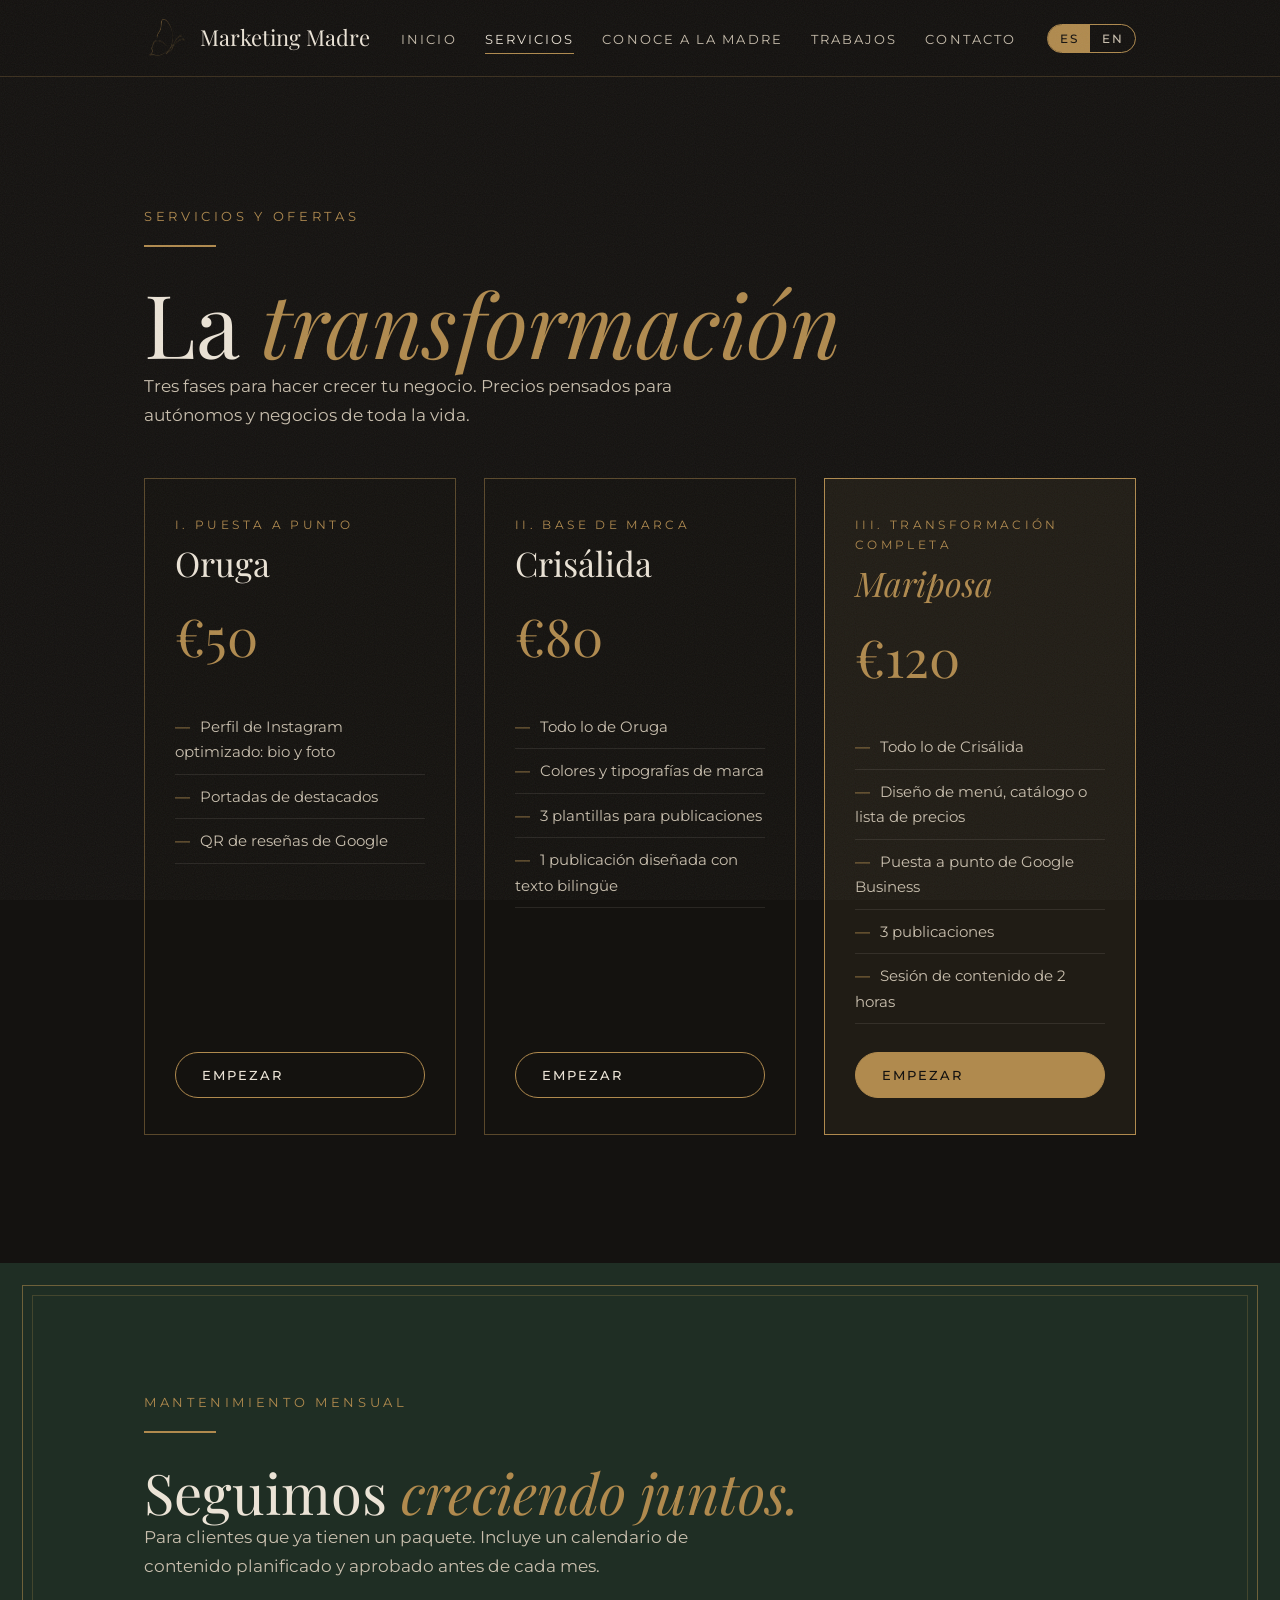
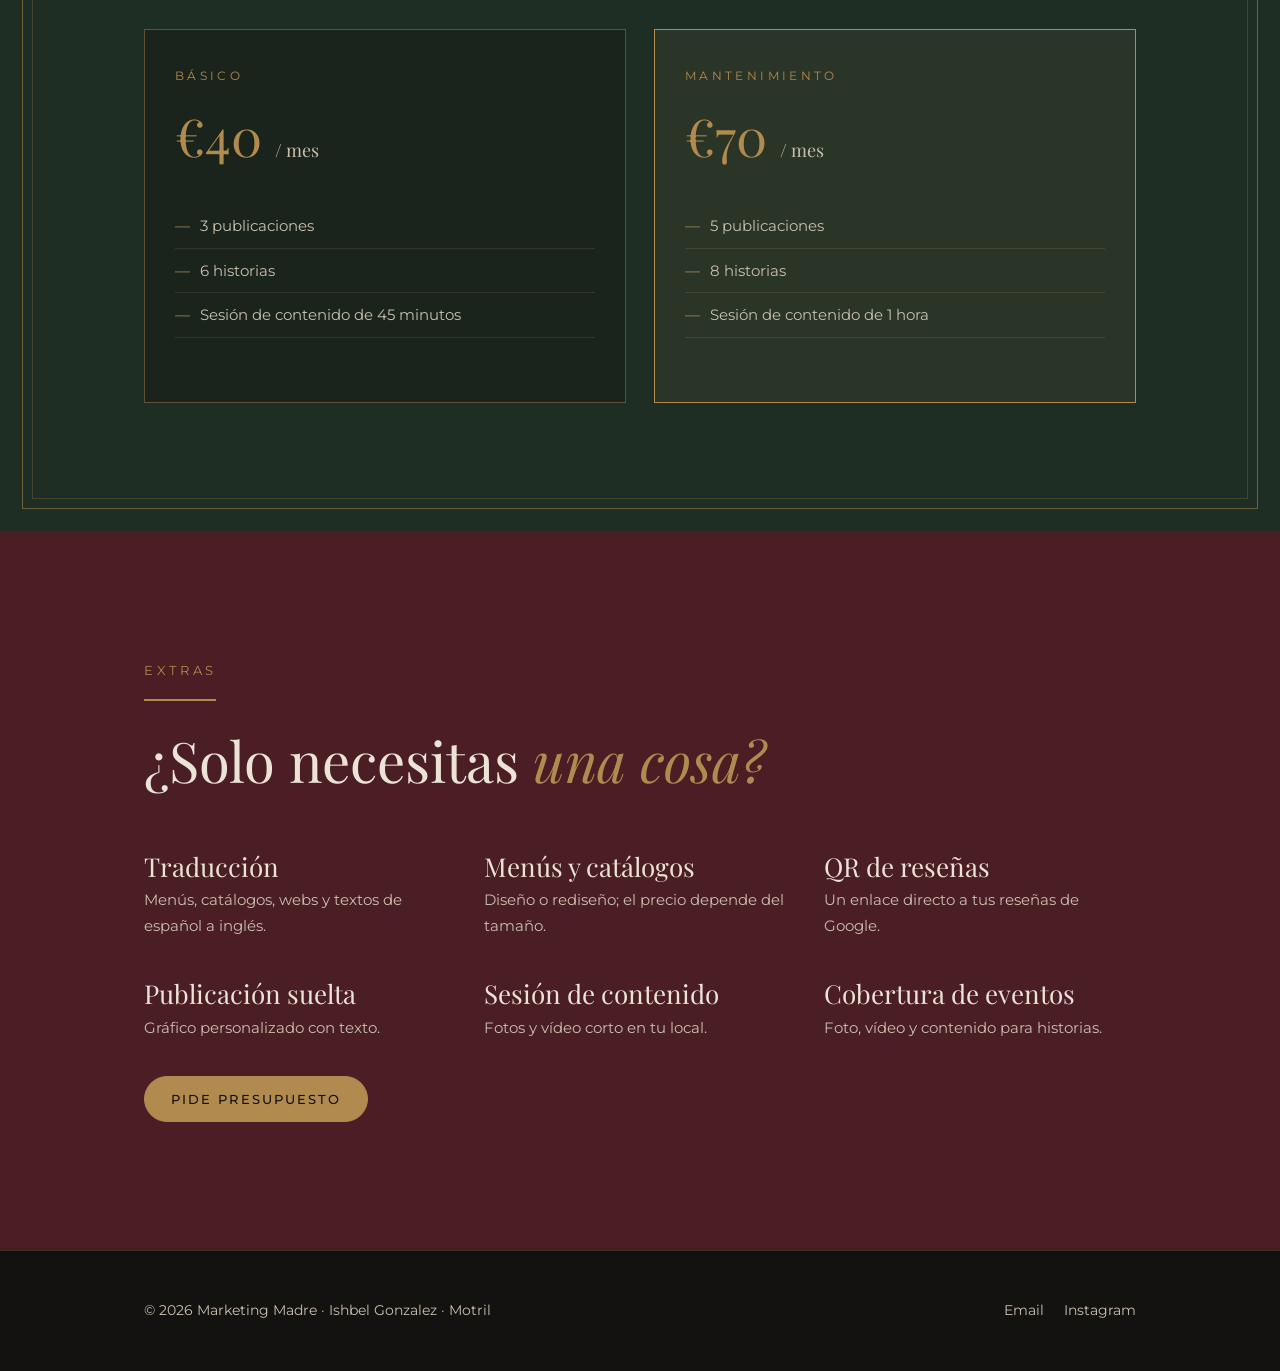
==== servicios.html @ c65c8752 "Launch Marketing Madre website Five pages (Inicio, Servicios, Conoce a la Madre, Trabajos, Contacto)" ====
<!doctype html>
<html lang="es">
<head>
  <meta charset="utf-8">
  <meta name="viewport" content="width=device-width, initial-scale=1">
  <title>Servicios · Marketing Madre</title>
  <meta name="description" content="Paquetes Oruga, Crisálida y Mariposa, mantenimiento mensual y extras para pequeños negocios en Motril.">
  <link rel="icon" href="assets/mm-butterfly-brass.png">
  <link rel="preconnect" href="https://fonts.googleapis.com">
  <link rel="preconnect" href="https://fonts.gstatic.com" crossorigin>
  <link href="https://fonts.googleapis.com/css2?family=Montserrat:wght@400;500&family=Playfair+Display:ital@0;1&display=swap" rel="stylesheet">
  <link rel="stylesheet" href="styles.css">
</head>
<body>

<header class="site-header">
  <nav class="wrap nav" aria-label="Principal">
    <a class="brand" href="index.html"><img src="assets/mm-butterfly-brass.png" alt=""><span>Marketing Madre</span></a>
    <ul class="nav-links">
      <li><a href="index.html"><span data-lang="es">Inicio</span><span data-lang="en">Home</span></a></li>
      <li><a href="servicios.html" aria-current="page"><span data-lang="es">Servicios</span><span data-lang="en">Services</span></a></li>
      <li><a href="conoce.html"><span data-lang="es">Conoce a la Madre</span><span data-lang="en">Meet the Madre</span></a></li>
      <li><a href="trabajos.html"><span data-lang="es">Trabajos</span><span data-lang="en">Work</span></a></li>
      <li><a href="contacto.html"><span data-lang="es">Contacto</span><span data-lang="en">Contact</span></a></li>
    </ul>
    <div style="display:flex;gap:12px;align-items:center">
      <div class="lang-toggle" role="group" aria-label="Idioma / Language">
        <button type="button" data-set="es" aria-pressed="true">ES</button>
        <button type="button" data-set="en" aria-pressed="false">EN</button>
      </div>
      <button class="menu-btn" type="button" aria-expanded="false">MENÚ</button>
    </div>
  </nav>
</header>

<main>
  <section class="bg-ink">
    <div class="wrap">
      <p class="eyebrow"><span data-lang="es">Servicios y ofertas</span><span data-lang="en">Services and offers</span></p>
      <hr class="rule">
      <h1 data-lang="es">La <em>transformación</em></h1>
      <h1 data-lang="en">The <em>transformation</em></h1>
      <p class="lead" data-lang="es">Tres fases para hacer crecer tu negocio. Precios pensados para autónomos y negocios de toda la vida.</p>
      <p class="lead" data-lang="en">Three phases to grow your business. Prices designed for local, family-run businesses.</p>

      <div class="grid-3 mt-48">
        <article class="tier">
          <p class="eyebrow">I. <span data-lang="es">Puesta a punto</span><span data-lang="en">Tidy-up</span></p>
          <h3 data-lang="es">Oruga</h3><h3 data-lang="en">Caterpillar</h3>
          <p class="price">€50</p>
          <ul data-lang="es">
            <li>Perfil de Instagram optimizado: bio y foto</li>
            <li>Portadas de destacados</li>
            <li>QR de reseñas de Google</li>
          </ul>
          <ul data-lang="en">
            <li>Optimised Instagram profile: bio and photo</li>
            <li>Highlight covers</li>
            <li>Google review QR</li>
          </ul>
          <a class="btn btn-ghost" href="contacto.html"><span data-lang="es">Empezar</span><span data-lang="en">Start</span></a>
        </article>

        <article class="tier">
          <p class="eyebrow">II. <span data-lang="es">Base de marca</span><span data-lang="en">Foundation</span></p>
          <h3 data-lang="es">Crisálida</h3><h3 data-lang="en">Chrysalis</h3>
          <p class="price">€80</p>
          <ul data-lang="es">
            <li>Todo lo de Oruga</li>
            <li>Colores y tipografías de marca</li>
            <li>3 plantillas para publicaciones</li>
            <li>1 publicación diseñada con texto bilingüe</li>
          </ul>
          <ul data-lang="en">
            <li>Everything in Caterpillar</li>
            <li>Brand colours and fonts</li>
            <li>3 post templates</li>
            <li>1 designed post with a bilingual caption</li>
          </ul>
          <a class="btn btn-ghost" href="contacto.html"><span data-lang="es">Empezar</span><span data-lang="en">Start</span></a>
        </article>

        <article class="tier featured">
          <p class="eyebrow">III. <span data-lang="es">Transformación completa</span><span data-lang="en">Full transformation</span></p>
          <h3 data-lang="es"><em>Mariposa</em></h3><h3 data-lang="en"><em>Butterfly</em></h3>
          <p class="price">€120</p>
          <ul data-lang="es">
            <li>Todo lo de Crisálida</li>
            <li>Diseño de menú, catálogo o lista de precios</li>
            <li>Puesta a punto de Google Business</li>
            <li>3 publicaciones</li>
            <li>Sesión de contenido de 2 horas</li>
          </ul>
          <ul data-lang="en">
            <li>Everything in Chrysalis</li>
            <li>Menu, catalogue or price-list design</li>
            <li>Google Business polish</li>
            <li>3 posts</li>
            <li>2-hour content session</li>
          </ul>
          <a class="btn btn-solid" href="contacto.html"><span data-lang="es">Empezar</span><span data-lang="en">Start</span></a>
        </article>
      </div>
    </div>
  </section>

  <section class="bg-forest framed">
    <div class="wrap">
      <p class="eyebrow"><span data-lang="es">Mantenimiento mensual</span><span data-lang="en">Monthly care</span></p>
      <hr class="rule">
      <h2 data-lang="es">Seguimos <em>creciendo juntos.</em></h2>
      <h2 data-lang="en">Let's keep <em>growing together.</em></h2>
      <p class="lead" data-lang="es">Para clientes que ya tienen un paquete. Incluye un calendario de contenido planificado y aprobado antes de cada mes.</p>
      <p class="lead" data-lang="en">For clients who've completed a package. Includes a content calendar planned and approved before each month.</p>

      <div class="grid-2 mt-48">
        <article class="tier">
          <p class="eyebrow"><span data-lang="es">Básico</span><span data-lang="en">Basic</span></p>
          <p class="price">€40 <small data-lang="es">/ mes</small><small data-lang="en">/ month</small></p>
          <ul data-lang="es"><li>3 publicaciones</li><li>6 historias</li><li>Sesión de contenido de 45 minutos</li></ul>
          <ul data-lang="en"><li>3 posts</li><li>6 stories</li><li>45-minute content session</li></ul>
        </article>
        <article class="tier featured">
          <p class="eyebrow"><span data-lang="es">Mantenimiento</span><span data-lang="en">Maintenance</span></p>
          <p class="price">€70 <small data-lang="es">/ mes</small><small data-lang="en">/ month</small></p>
          <ul data-lang="es"><li>5 publicaciones</li><li>8 historias</li><li>Sesión de contenido de 1 hora</li></ul>
          <ul data-lang="en"><li>5 posts</li><li>8 stories</li><li>1-hour content session</li></ul>
        </article>
      </div>
    </div>
  </section>

  <section class="bg-merlot">
    <div class="wrap">
      <p class="eyebrow">Extras</p>
      <hr class="rule">
      <h2 data-lang="es">¿Solo necesitas <em>una cosa?</em></h2>
      <h2 data-lang="en">Need just <em>one thing?</em></h2>
      <div class="grid-3 mt-48">
        <div class="pillar"><h3 data-lang="es">Traducción</h3><h3 data-lang="en">Translation</h3>
          <p data-lang="es">Menús, catálogos, webs y textos de español a inglés.</p><p data-lang="en">Menus, catalogues, websites and captions, Spanish to English.</p></div>
        <div class="pillar"><h3 data-lang="es">Menús y catálogos</h3><h3 data-lang="en">Menus and catalogues</h3>
          <p data-lang="es">Diseño o rediseño; el precio depende del tamaño.</p><p data-lang="en">Design or redesign; price depends on size.</p></div>
        <div class="pillar"><h3 data-lang="es">QR de reseñas</h3><h3 data-lang="en">Review QR</h3>
          <p data-lang="es">Un enlace directo a tus reseñas de Google.</p><p data-lang="en">A direct link to your Google reviews.</p></div>
        <div class="pillar"><h3 data-lang="es">Publicación suelta</h3><h3 data-lang="en">Single post</h3>
          <p data-lang="es">Gráfico personalizado con texto.</p><p data-lang="en">Custom graphic with caption.</p></div>
        <div class="pillar"><h3 data-lang="es">Sesión de contenido</h3><h3 data-lang="en">Content session</h3>
          <p data-lang="es">Fotos y vídeo corto en tu local.</p><p data-lang="en">Photos and short video at your place.</p></div>
        <div class="pillar"><h3 data-lang="es">Cobertura de eventos</h3><h3 data-lang="en">Event coverage</h3>
          <p data-lang="es">Foto, vídeo y contenido para historias.</p><p data-lang="en">Photo, video and story content.</p></div>
      </div>
      <div class="cta-row">
        <a class="btn btn-solid" href="contacto.html"><span data-lang="es">Pide presupuesto</span><span data-lang="en">Ask for a quote</span></a>
      </div>
    </div>
  </section>
</main>

<footer class="site-footer">
  <div class="wrap footer-grid">
    <span>© <span data-year></span> Marketing Madre · Ishbel Gonzalez · Motril</span>
    <span><a data-email href="#">Email</a><a data-instagram href="#">Instagram</a></span>
  </div>
</footer>

<script src="main.js"></script>
</body>
</html>
---- styles.css ----
:root {
  --ink: #141210;
  --merlot: #4a1e24;
  --wine: #6e2b33;
  --forest: #1f2e24;
  --olive: #5e6b3a;
  --brass: #b08a4e;
  --bone: #ebe3d6;
  --muted: #c9bfae;
  --serif: "Playfair Display", Georgia, serif;
  --sans: "Montserrat", system-ui, sans-serif;
  --gutter: clamp(20px, 5vw, 64px);
  --max: 1120px;
}

* { box-sizing: border-box; margin: 0; padding: 0; }

html { scroll-behavior: smooth; }

body {
  background: var(--ink);
  color: var(--bone);
  font-family: var(--sans);
  font-size: 17px;
  line-height: 1.7;
  -webkit-font-smoothing: antialiased;
}

/* soft film grain over everything */
body::before {
  content: "";
  position: fixed;
  inset: 0;
  pointer-events: none;
  z-index: 100;
  opacity: 0.06;
  background-image: url("data:image/svg+xml,%3Csvg xmlns='http://www.w3.org/2000/svg' width='160' height='160'%3E%3Cfilter id='n'%3E%3CfeTurbulence type='fractalNoise' baseFrequency='0.9' numOctaves='2' stitchTiles='stitch'/%3E%3C/filter%3E%3Crect width='100%25' height='100%25' filter='url(%23n)'/%3E%3C/svg%3E");
}

a { color: inherit; }
img { max-width: 100%; display: block; }

.wrap { max-width: var(--max); margin: 0 auto; padding: 0 var(--gutter); }

/* ---------- type ---------- */
h1, h2, h3 { font-family: var(--serif); font-weight: 400; line-height: 1.1; }
h1 { font-size: clamp(44px, 7vw, 88px); }
h2 { font-size: clamp(34px, 4.5vw, 56px); }
h3 { font-size: clamp(26px, 3vw, 34px); }
h1 em, h2 em, h3 em { color: var(--brass); }

.eyebrow {
  font-size: 13px;
  letter-spacing: 0.28em;
  text-transform: uppercase;
  color: var(--brass);
}
.rule { width: 72px; height: 2px; background: var(--brass); margin: 18px 0 28px; border: 0; }
.rule.center { margin-left: auto; margin-right: auto; }
.sub { font-family: var(--serif); font-style: italic; color: var(--brass); font-size: clamp(20px, 2.2vw, 26px); }
.lead { color: var(--muted); max-width: 56ch; }

/* ---------- header ---------- */
.site-header {
  position: sticky;
  top: 0;
  z-index: 50;
  background: rgba(20, 18, 16, 0.86);
  backdrop-filter: blur(8px);
  border-bottom: 1px solid rgba(176, 138, 78, 0.25);
}
.nav { display: flex; align-items: center; justify-content: space-between; gap: 20px; height: 76px; }
.brand { display: flex; align-items: center; gap: 12px; text-decoration: none; }
.brand img { width: 44px; height: 44px; object-fit: contain; }
.brand span { font-family: var(--serif); font-size: 22px; white-space: nowrap; }
.nav-links { display: flex; align-items: center; gap: 28px; list-style: none; }
.nav-links a {
  text-decoration: none;
  white-space: nowrap;
  font-size: 13px;
  letter-spacing: 0.16em;
  text-transform: uppercase;
  color: var(--muted);
  padding: 6px 0;
  border-bottom: 1px solid transparent;
}
.nav-links a:hover, .nav-links a[aria-current="page"] { color: var(--bone); border-bottom-color: var(--brass); }

.lang-toggle {
  display: flex;
  border: 1px solid var(--brass);
  border-radius: 999px;
  overflow: hidden;
}
.lang-toggle button {
  background: none;
  border: 0;
  color: var(--muted);
  font: 500 12px var(--sans);
  letter-spacing: 0.12em;
  padding: 6px 12px;
  cursor: pointer;
}
.lang-toggle button[aria-pressed="true"] { background: var(--brass); color: var(--ink); }

.menu-btn { display: none; background: none; border: 1px solid var(--brass); color: var(--bone); border-radius: 6px; padding: 8px 12px; font: 500 12px var(--sans); letter-spacing: 0.14em; cursor: pointer; }

@media (max-width: 1040px) {
  .menu-btn { display: block; }
  .nav-links {
    display: none;
    position: absolute;
    top: 76px; left: 0; right: 0;
    flex-direction: column;
    gap: 0;
    background: var(--ink);
    border-bottom: 1px solid rgba(176, 138, 78, 0.25);
    padding: 8px var(--gutter) 20px;
  }
  .nav-links.open { display: flex; }
  .nav-links li { width: 100%; }
  .nav-links a { display: block; padding: 14px 0; }
}

/* ---------- sections ---------- */
section { padding: clamp(72px, 10vw, 128px) 0; position: relative; }
.bg-merlot { background: var(--merlot); }
.bg-forest { background: var(--forest); }
.bg-ink { background: var(--ink); }

/* art-deco double frame */
.framed { position: relative; }
.framed::before, .framed::after {
  content: "";
  position: absolute;
  pointer-events: none;
  border: 1px solid var(--brass);
}
.framed::before { inset: 22px; opacity: 0.55; }
.framed::after { inset: 32px; opacity: 0.25; }

/* candle-glow hero */
.hero {
  min-height: calc(100vh - 76px);
  display: grid;
  align-items: center;
  background:
    radial-gradient(ellipse 60% 55% at 12% 88%, rgba(176, 138, 78, 0.32), transparent 70%),
    radial-gradient(ellipse 50% 60% at 95% 10%, rgba(94, 107, 58, 0.25), transparent 70%),
    var(--ink);
  overflow: hidden;
}
.hero-grid { display: grid; grid-template-columns: 1.15fr 0.85fr; gap: 48px; align-items: center; }
.hero p.lead { margin-top: 8px; }
.cta-row { display: flex; flex-wrap: wrap; gap: 14px; margin-top: 36px; }

.btn {
  display: inline-flex;
  align-items: center;
  gap: 10px;
  padding: 14px 26px;
  border-radius: 999px;
  font: 500 13px var(--sans);
  letter-spacing: 0.16em;
  text-transform: uppercase;
  text-decoration: none;
  border: 1px solid var(--brass);
  transition: background 0.2s, color 0.2s;
}
.btn-solid { background: var(--brass); color: var(--ink); }
.btn-solid:hover { background: var(--bone); border-color: var(--bone); }
.btn-ghost { color: var(--bone); }
.btn-ghost:hover { background: rgba(176, 138, 78, 0.15); }

/* arch (the chrysalis) */
.arch {
  aspect-ratio: 3 / 4;
  width: 100%;
  max-width: 420px;
  margin-left: auto;
  border: 1px solid var(--brass);
  border-radius: 999px 999px 0 0;
  padding: 12px;
}
.arch-inner {
  width: 100%;
  height: 100%;
  border-radius: 999px 999px 0 0;
  background:
    radial-gradient(ellipse 70% 50% at 30% 90%, rgba(176, 138, 78, 0.35), transparent 70%),
    linear-gradient(160deg, var(--wine), var(--merlot));
  background-size: cover;
  background-position: center top;
  display: grid;
  place-items: center;
  overflow: hidden;
}
.arch-inner img { width: 100%; height: 100%; object-fit: cover; object-position: top; }
.arch-inner .arch-logo { width: 46%; height: auto; object-fit: contain; opacity: 0.9; }

@media (max-width: 860px) {
  .hero-grid { grid-template-columns: 1fr; }
  .arch { margin: 12px auto 0; max-width: 320px; }
}

/* ---------- cards / lists ---------- */
.grid-2 { display: grid; grid-template-columns: repeat(2, minmax(0, 1fr)); gap: 28px; }
.grid-3 { display: grid; grid-template-columns: repeat(3, minmax(0, 1fr)); gap: 28px; }
.grid-4 { display: grid; grid-template-columns: repeat(4, minmax(0, 1fr)); gap: 24px; }
@media (max-width: 960px) { .grid-3, .grid-4 { grid-template-columns: repeat(2, minmax(0, 1fr)); } }
@media (max-width: 640px) { .grid-2, .grid-3, .grid-4 { grid-template-columns: 1fr; } }

.numeral { font-family: var(--serif); color: var(--brass); font-size: 44px; line-height: 1; }
.pillar h3 { margin: 14px 0 6px; font-size: 26px; }
.pillar p { color: var(--muted); font-size: 15px; }

.tier {
  border: 1px solid rgba(176, 138, 78, 0.45);
  padding: 36px 30px;
  display: flex;
  flex-direction: column;
  background: rgba(20, 18, 16, 0.35);
}
.tier.featured { border-color: var(--brass); background: rgba(176, 138, 78, 0.08); }
.tier .eyebrow { font-size: 12px; }
.tier h3 { margin: 10px 0 4px; }
.tier .price { font-family: var(--serif); font-size: 52px; color: var(--brass); margin: 6px 0 4px; }
.tier .price small { font-size: 18px; color: var(--muted); }
.tier ul { list-style: none; margin: 20px 0 28px; flex: 1; }
.tier li { padding: 9px 0; border-bottom: 1px solid rgba(235, 227, 214, 0.1); font-size: 15px; color: var(--muted); }
.tier li::before { content: "—"; color: var(--brass); margin-right: 10px; }

.timeline { display: grid; gap: 44px; }
.timeline-item { display: grid; grid-template-columns: 90px 1fr; gap: 24px; align-items: start; }
.timeline-item h3 { font-size: clamp(24px, 2.6vw, 32px); }
.timeline-item p { color: var(--muted); }

.quote { font-family: var(--serif); font-size: clamp(30px, 4vw, 52px); line-height: 1.2; max-width: 22ch; }

.placeholder {
  border: 1px dashed rgba(176, 138, 78, 0.6);
  padding: 44px 32px;
  text-align: center;
  color: var(--muted);
}
.placeholder .sub { display: block; margin-bottom: 8px; }

.contact-card {
  border: 1px solid rgba(176, 138, 78, 0.45);
  padding: 40px 32px;
  text-align: center;
  text-decoration: none;
  display: block;
  transition: background 0.2s;
}
.contact-card:hover { background: rgba(176, 138, 78, 0.1); }
.contact-card .eyebrow { display: block; margin-bottom: 12px; }
.contact-card strong { font-family: var(--serif); font-weight: 400; font-size: 26px; word-break: break-word; }

.center { text-align: center; }
.center .lead { margin-left: auto; margin-right: auto; }
.mt-48 { margin-top: 48px; }

/* ---------- footer ---------- */
.site-footer { border-top: 1px solid rgba(176, 138, 78, 0.25); padding: 48px 0; font-size: 14px; color: var(--muted); }
.footer-grid { display: flex; flex-wrap: wrap; justify-content: space-between; gap: 20px; align-items: center; }
.footer-grid a { text-decoration: none; margin-left: 20px; }
.footer-grid a:hover { color: var(--brass); }

/* ---------- language ---------- */
html[lang="es"] [data-lang="en"],
html[lang="en"] [data-lang="es"] { display: none !important; }
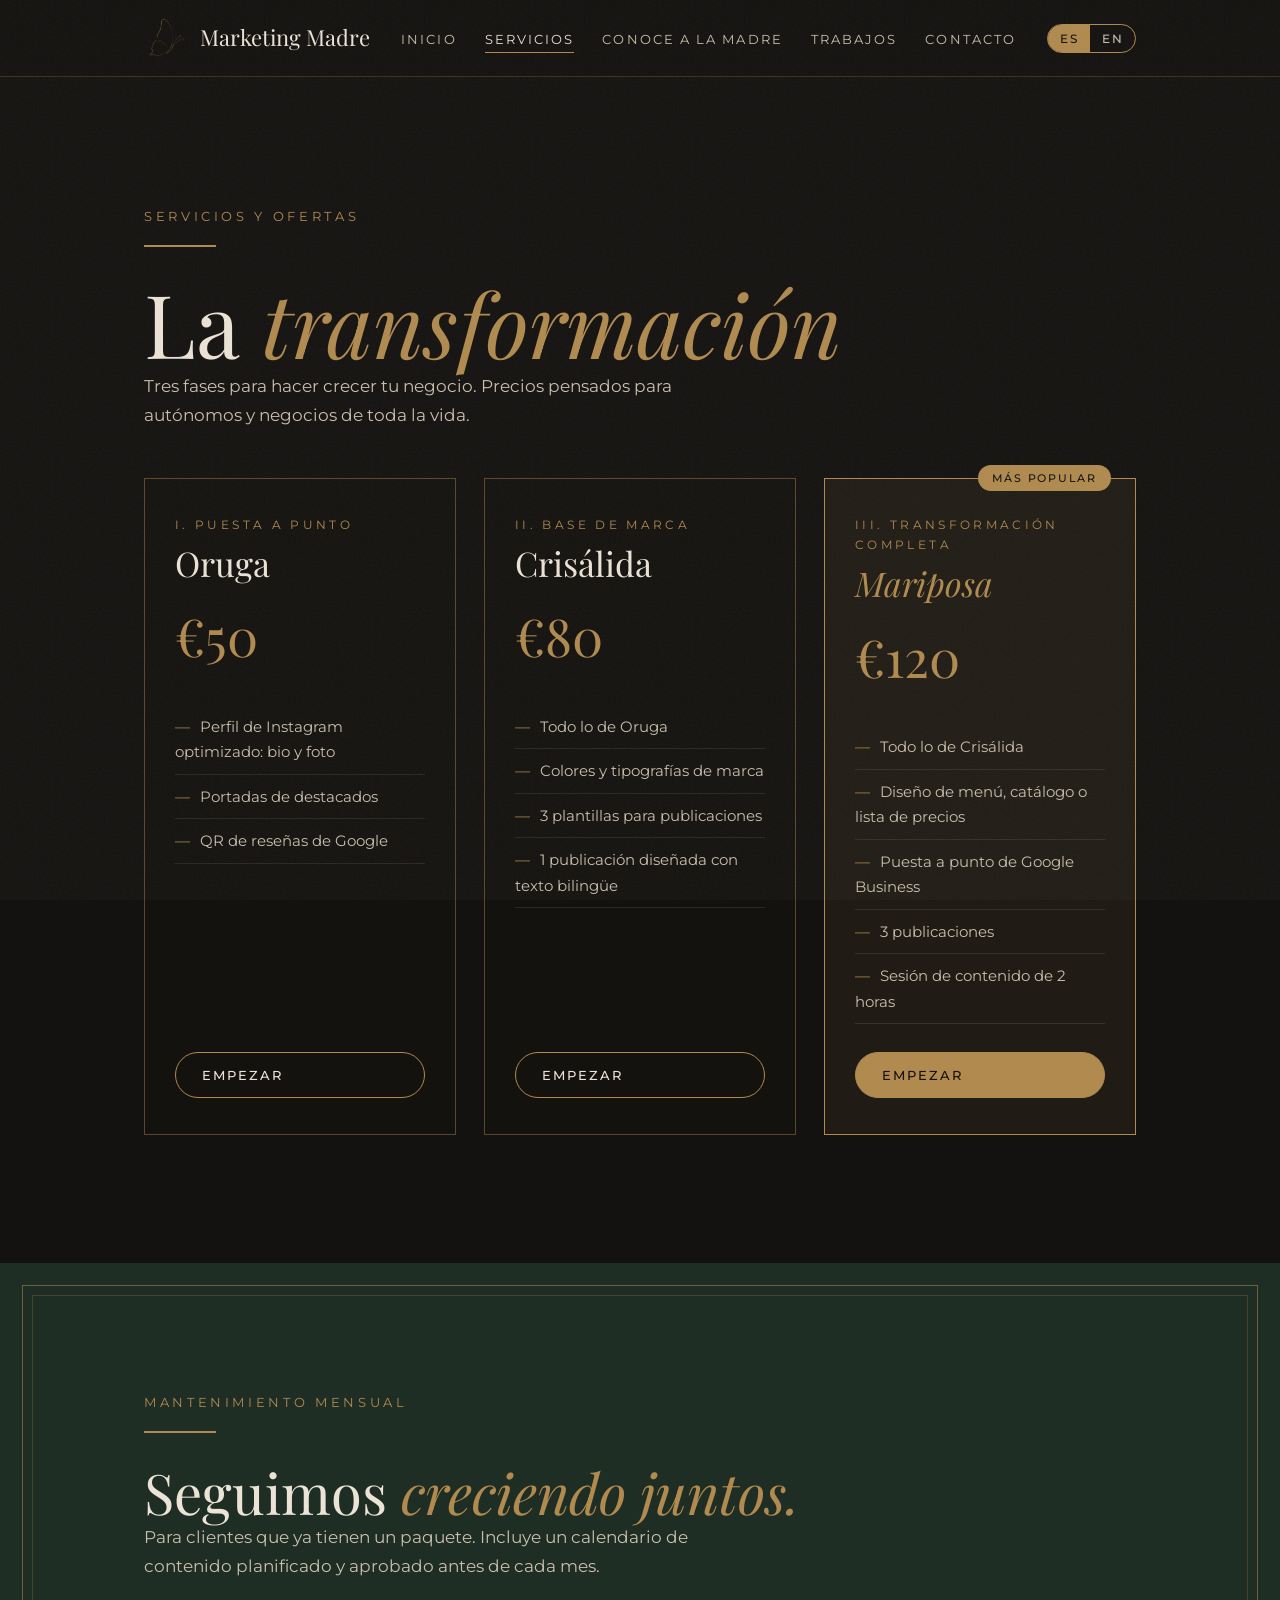
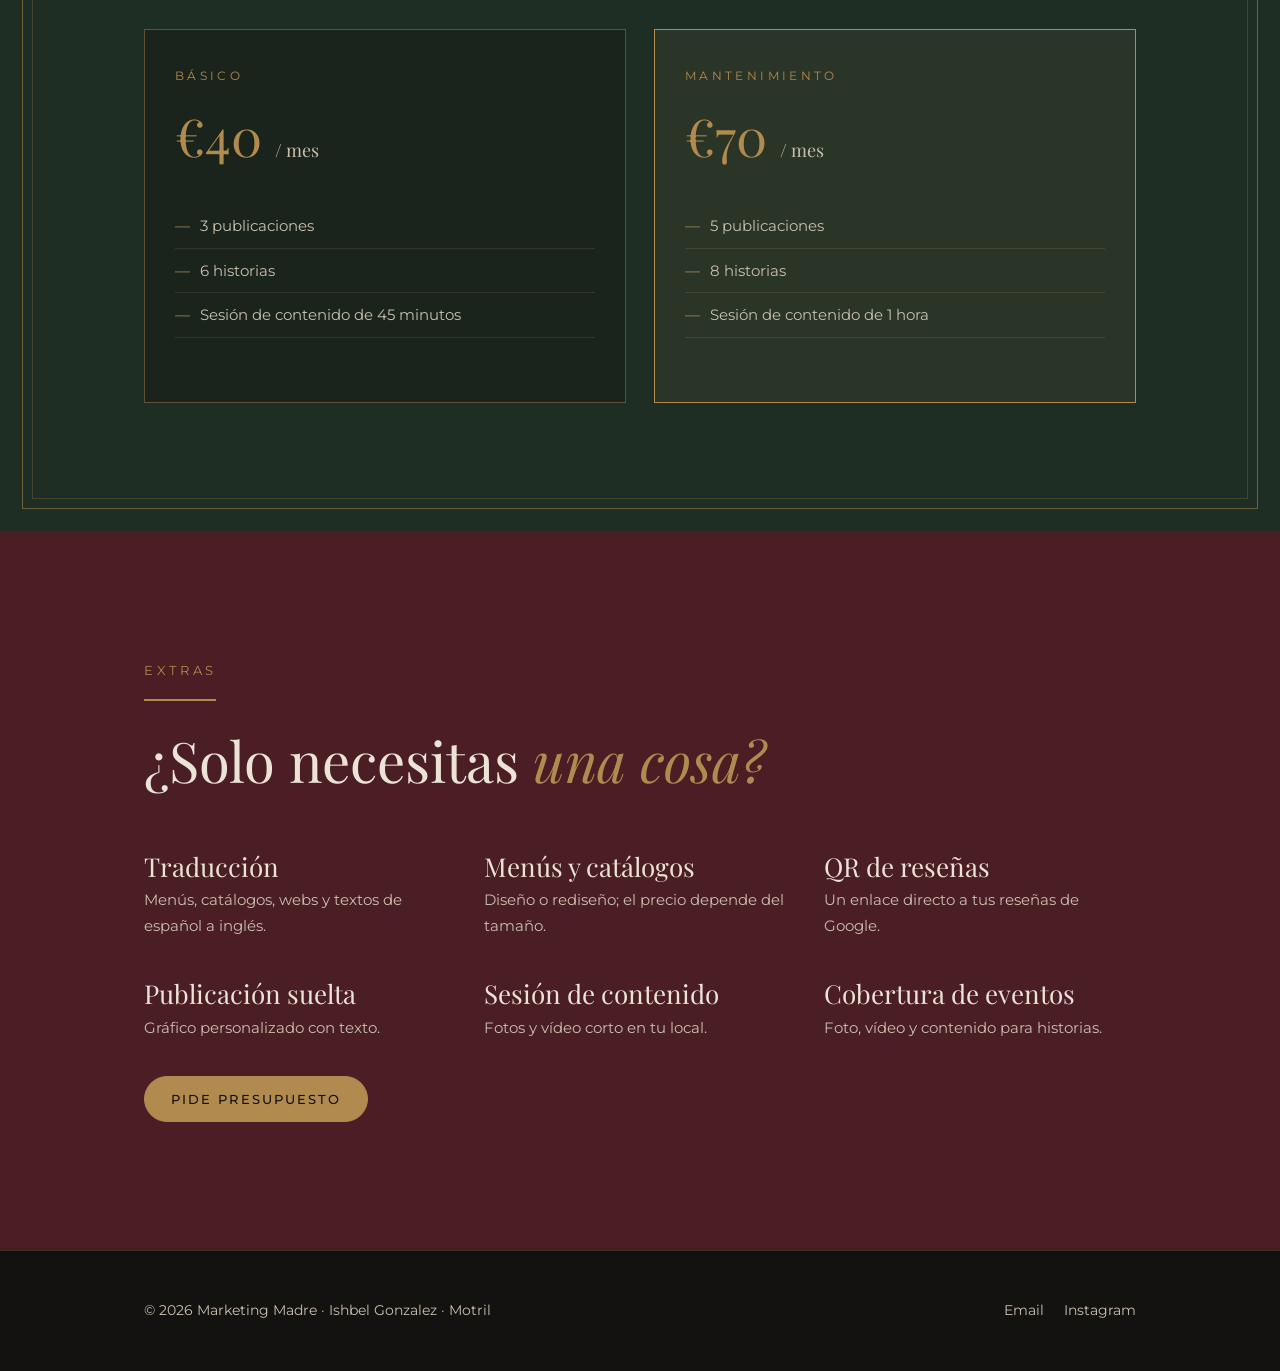
==== commit 226a8e29: "Add smooth motion, hover effects and animated butterfly - Sections fade up on scroll; headlines arri" ====
--- a/servicios.html
+++ b/servicios.html
@@ -81,6 +81,7 @@
         </article>
 
         <article class="tier featured">
+          <span class="badge"><span data-lang="es">Más popular</span><span data-lang="en">Most popular</span></span>
           <p class="eyebrow">III. <span data-lang="es">Transformación completa</span><span data-lang="en">Full transformation</span></p>
           <h3 data-lang="es"><em>Mariposa</em></h3><h3 data-lang="en"><em>Butterfly</em></h3>
           <p class="price">€120</p>
--- a/styles.css
+++ b/styles.css
@@ -11,6 +11,7 @@
   --sans: "Montserrat", system-ui, sans-serif;
   --gutter: clamp(20px, 5vw, 64px);
   --max: 1120px;
+  --ease: cubic-bezier(0.2, 0.7, 0.2, 1);
 }
 
 * { box-sizing: border-box; margin: 0; padding: 0; }
@@ -82,9 +83,23 @@
   text-transform: uppercase;
   color: var(--muted);
   padding: 6px 0;
-  border-bottom: 1px solid transparent;
-}
-.nav-links a:hover, .nav-links a[aria-current="page"] { color: var(--bone); border-bottom-color: var(--brass); }
+  position: relative;
+  transition: color 0.3s;
+}
+.nav-links a::after {
+  content: "";
+  position: absolute;
+  left: 0; right: 0; bottom: 0;
+  height: 1px;
+  background: var(--brass);
+  transform: scaleX(0);
+  transform-origin: left;
+  transition: transform 0.4s var(--ease);
+}
+.nav-links a:hover, .nav-links a[aria-current="page"] { color: var(--bone); }
+.nav-links a:hover::after, .nav-links a[aria-current="page"]::after { transform: scaleX(1); }
+.site-header { transition: background 0.3s, box-shadow 0.3s; }
+.site-header.is-scrolled { background: rgba(20, 18, 16, 0.94); box-shadow: 0 12px 32px -16px rgba(0, 0, 0, 0.7); }
 
 .lang-toggle {
   display: flex;
@@ -120,6 +135,22 @@
   .nav-links.open { display: flex; }
   .nav-links li { width: 100%; }
   .nav-links a { display: block; padding: 14px 0; }
+  .nav-links a::after { display: none; }
+  .nav-links a[aria-current="page"] { color: var(--brass); }
+}
+
+/* small phones: keep logo, toggle and menu on one line */
+@media (max-width: 480px) {
+  .nav { gap: 10px; }
+  .brand { gap: 8px; }
+  .brand img { width: 34px; height: 34px; }
+  .brand span { font-size: 18px; }
+  .lang-toggle button { padding: 6px 9px; }
+  .menu-btn { padding: 8px 10px; }
+}
+@media (max-width: 400px) {
+  .brand img { width: 30px; height: 30px; }
+  .brand span { font-size: 16px; }
 }
 
 /* ---------- sections ---------- */
@@ -165,8 +196,10 @@
   text-transform: uppercase;
   text-decoration: none;
   border: 1px solid var(--brass);
-  transition: background 0.2s, color 0.2s;
-}
+  transition: background 0.25s, color 0.25s, border-color 0.25s, transform 0.25s var(--ease), box-shadow 0.25s;
+}
+.btn:hover { transform: translateY(-2px); box-shadow: 0 12px 24px -12px rgba(176, 138, 78, 0.55); }
+.btn:active { transform: translateY(0); }
 .btn-solid { background: var(--brass); color: var(--ink); }
 .btn-solid:hover { background: var(--bone); border-color: var(--bone); }
 .btn-ghost { color: var(--bone); }
@@ -181,7 +214,10 @@
   border: 1px solid var(--brass);
   border-radius: 999px 999px 0 0;
   padding: 12px;
-}
+  transition: transform 0.8s var(--ease);
+  animation: arch-in 1.4s var(--ease) 0.3s backwards;
+}
+@keyframes arch-in { from { opacity: 0; translate: 0 40px; } }
 .arch-inner {
   width: 100%;
   height: 100%;
@@ -194,9 +230,41 @@
   display: grid;
   place-items: center;
   overflow: hidden;
+  position: relative;
 }
 .arch-inner img { width: 100%; height: 100%; object-fit: cover; object-position: top; }
-.arch-inner .arch-logo { width: 46%; height: auto; object-fit: contain; opacity: 0.9; }
+.arch-inner .arch-photo { position: absolute; inset: 0; }
+.arch-inner .arch-logo {
+  width: 46%;
+  height: auto;
+  object-fit: contain;
+  opacity: 0.9;
+  filter: drop-shadow(0 0 22px rgba(176, 138, 78, 0.35));
+  animation: drift 9s ease-in-out infinite, flutter 4.5s ease-in-out infinite;
+}
+/* a slow candle-light sheen across the arch */
+.arch-inner::after {
+  content: "";
+  position: absolute;
+  inset: 0;
+  pointer-events: none;
+  background: linear-gradient(105deg, transparent 35%, rgba(235, 227, 214, 0.1) 50%, transparent 65%) no-repeat;
+  background-size: 300% 100%;
+  animation: sheen 7s ease-in-out infinite;
+}
+@keyframes drift {
+  0%, 100% { translate: 0 0; rotate: -2deg; }
+  50% { translate: 0 -14px; rotate: 2deg; }
+}
+@keyframes flutter {
+  0%, 62%, 78%, 100% { scale: 1 1; }
+  70% { scale: 0.9 1; }
+  86% { scale: 0.95 1; }
+}
+@keyframes sheen {
+  0%, 30% { background-position: 150% 0; }
+  70%, 100% { background-position: -50% 0; }
+}
 
 @media (max-width: 860px) {
   .hero-grid { grid-template-columns: 1fr; }
@@ -211,6 +279,8 @@
 @media (max-width: 640px) { .grid-2, .grid-3, .grid-4 { grid-template-columns: 1fr; } }
 
 .numeral { font-family: var(--serif); color: var(--brass); font-size: 44px; line-height: 1; }
+.pillar .numeral { display: inline-block; transition: transform 0.4s var(--ease); }
+.pillar:hover .numeral { transform: translateX(8px); }
 .pillar h3 { margin: 14px 0 6px; font-size: 26px; }
 .pillar p { color: var(--muted); font-size: 15px; }
 
@@ -220,8 +290,36 @@
   display: flex;
   flex-direction: column;
   background: rgba(20, 18, 16, 0.35);
+  position: relative;
+  transition: transform 0.4s var(--ease), border-color 0.4s, box-shadow 0.4s;
+}
+.tier:hover {
+  transform: translateY(-6px);
+  border-color: var(--brass);
+  box-shadow: 0 28px 48px -28px rgba(0, 0, 0, 0.8), 0 0 40px -20px rgba(176, 138, 78, 0.45);
 }
 .tier.featured { border-color: var(--brass); background: rgba(176, 138, 78, 0.08); }
+.badge {
+  position: absolute;
+  top: -14px;
+  right: 24px;
+  background: var(--brass);
+  color: var(--ink);
+  font: 500 11px var(--sans);
+  letter-spacing: 0.16em;
+  text-transform: uppercase;
+  padding: 6px 14px;
+  border-radius: 999px;
+  overflow: hidden;
+}
+.badge::after {
+  content: "";
+  position: absolute;
+  inset: 0;
+  background: linear-gradient(105deg, transparent 35%, rgba(255, 255, 255, 0.45) 50%, transparent 65%) no-repeat;
+  background-size: 300% 100%;
+  animation: sheen 4s ease-in-out infinite;
+}
 .tier .eyebrow { font-size: 12px; }
 .tier h3 { margin: 10px 0 4px; }
 .tier .price { font-family: var(--serif); font-size: 52px; color: var(--brass); margin: 6px 0 4px; }
@@ -237,6 +335,37 @@
 
 .quote { font-family: var(--serif); font-size: clamp(30px, 4vw, 52px); line-height: 1.2; max-width: 22ch; }
 
+/* ---------- testimonials ---------- */
+.testimonials { max-width: 680px; margin: 0 auto; }
+.t-stack { display: grid; }
+.t-stack > * { grid-area: 1 / 1; transition: opacity 0.5s ease-out, transform 0.5s ease-out, filter 0.5s ease-out; }
+.t-stack > :not(.is-active) { opacity: 0; pointer-events: none; }
+.t-quote { font-family: var(--serif); font-size: clamp(26px, 3.4vw, 38px); line-height: 1.3; }
+.t-quote em { color: var(--brass); }
+.t-quote:not(.is-active) { transform: translateY(16px); filter: blur(4px); }
+.t-author { display: flex; align-items: center; gap: 24px; margin-top: 44px; }
+.t-avatars { display: flex; }
+.t-avatar {
+  width: 48px;
+  height: 48px;
+  margin-left: -8px;
+  border-radius: 50%;
+  border: 1px solid var(--brass);
+  background: var(--wine);
+  color: var(--bone);
+  font: 22px var(--serif);
+  cursor: pointer;
+  opacity: 0.55;
+  transition: transform 0.3s ease-out, opacity 0.3s ease-out;
+}
+.t-avatar:first-child { margin-left: 0; }
+.t-avatar:hover { opacity: 0.85; transform: scale(1.05); }
+.t-avatar.is-active { opacity: 1; transform: scale(1.1); position: relative; z-index: 1; }
+.t-divider { width: 1px; height: 36px; background: var(--brass); opacity: 0.5; }
+.t-name { font-weight: 500; font-size: 15px; line-height: 1.5; }
+.t-name span { display: block; font-weight: 400; font-size: 12px; letter-spacing: 0.14em; text-transform: uppercase; color: var(--muted); }
+.t-name:not(.is-active) { transform: translateX(-8px); }
+
 .placeholder {
   border: 1px dashed rgba(176, 138, 78, 0.6);
   padding: 44px 32px;
@@ -251,9 +380,9 @@
   text-align: center;
   text-decoration: none;
   display: block;
-  transition: background 0.2s;
-}
-.contact-card:hover { background: rgba(176, 138, 78, 0.1); }
+  transition: background 0.3s, border-color 0.3s, transform 0.4s var(--ease);
+}
+.contact-card:hover { background: rgba(176, 138, 78, 0.1); border-color: var(--brass); transform: translateY(-4px); }
 .contact-card .eyebrow { display: block; margin-bottom: 12px; }
 .contact-card strong { font-family: var(--serif); font-weight: 400; font-size: 26px; word-break: break-word; }
 
@@ -267,6 +396,41 @@
 .footer-grid a { text-decoration: none; margin-left: 20px; }
 .footer-grid a:hover { color: var(--brass); }
 
+/* ---------- motion ---------- */
+/* headlines arrive word by word (main.js wraps each word) */
+main h1 .word {
+  display: inline-block;
+  animation: word-in 0.9s var(--ease) backwards;
+  animation-delay: calc(var(--i) * 90ms + 150ms);
+}
+@keyframes word-in { from { opacity: 0; translate: 0 0.35em; filter: blur(6px); } }
+
+/* sections fade up as they scroll in (main.js adds .reveal, then .is-in) */
+.reveal {
+  opacity: 0;
+  translate: 0 28px;
+  filter: blur(4px);
+  transition: opacity 0.9s var(--ease), translate 0.9s var(--ease), scale 0.9s var(--ease), filter 0.9s var(--ease);
+  transition-delay: calc(var(--d, 0) * 90ms);
+}
+.rule.reveal { translate: none; filter: none; scale: 0 1; transform-origin: left; }
+.rule.center.reveal { transform-origin: center; }
+.reveal.is-in { opacity: 1; translate: none; scale: none; filter: none; }
+
+/* soft cross-fade between pages */
+@media (prefers-reduced-motion: no-preference) {
+  @view-transition { navigation: auto; }
+  .site-header { view-transition-name: site-header; }
+  ::view-transition-old(root) { animation: 0.3s ease both page-out; }
+  ::view-transition-new(root) { animation: 0.5s ease both page-in; }
+}
+@keyframes page-out { to { opacity: 0; } }
+@keyframes page-in { from { opacity: 0; } }
+
+@media (prefers-reduced-motion: reduce) {
+  *, *::before, *::after { animation: none !important; transition: none !important; }
+}
+
 /* ---------- language ---------- */
 html[lang="es"] [data-lang="en"],
 html[lang="en"] [data-lang="es"] { display: none !important; }
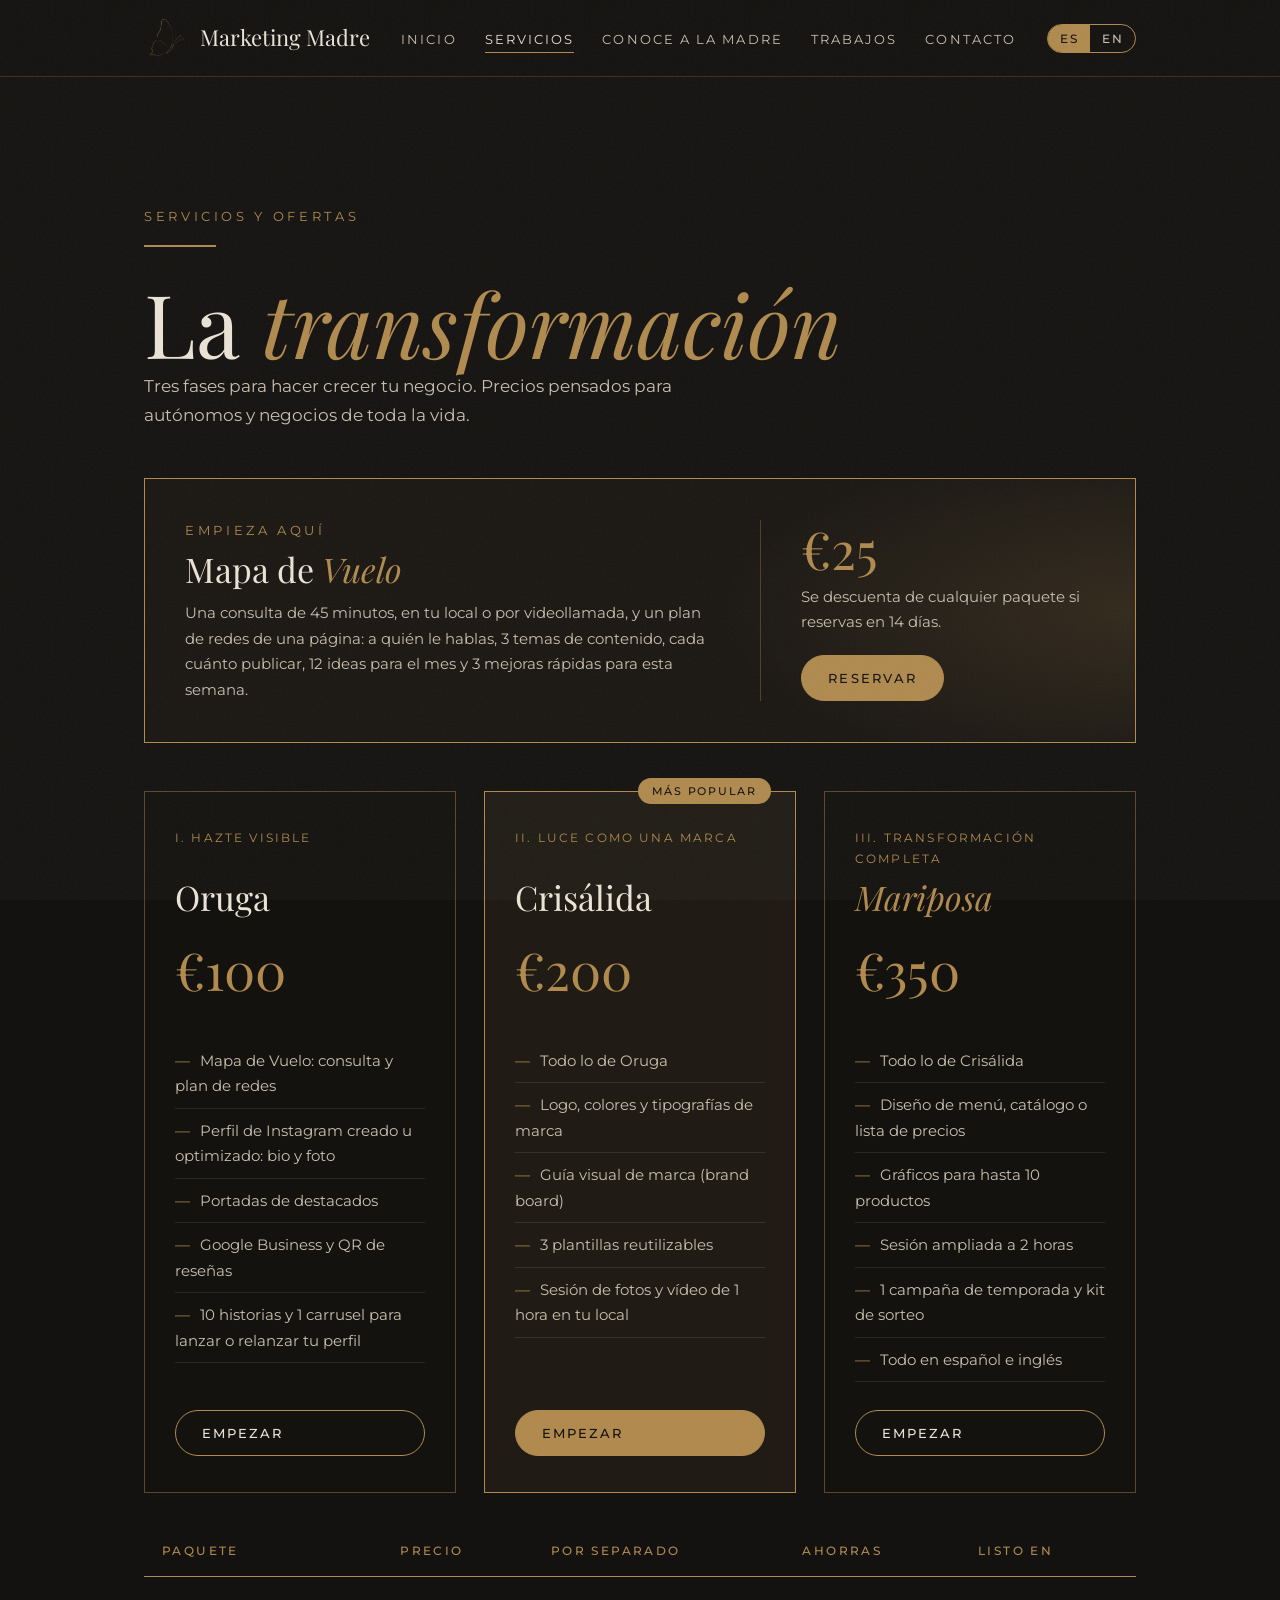
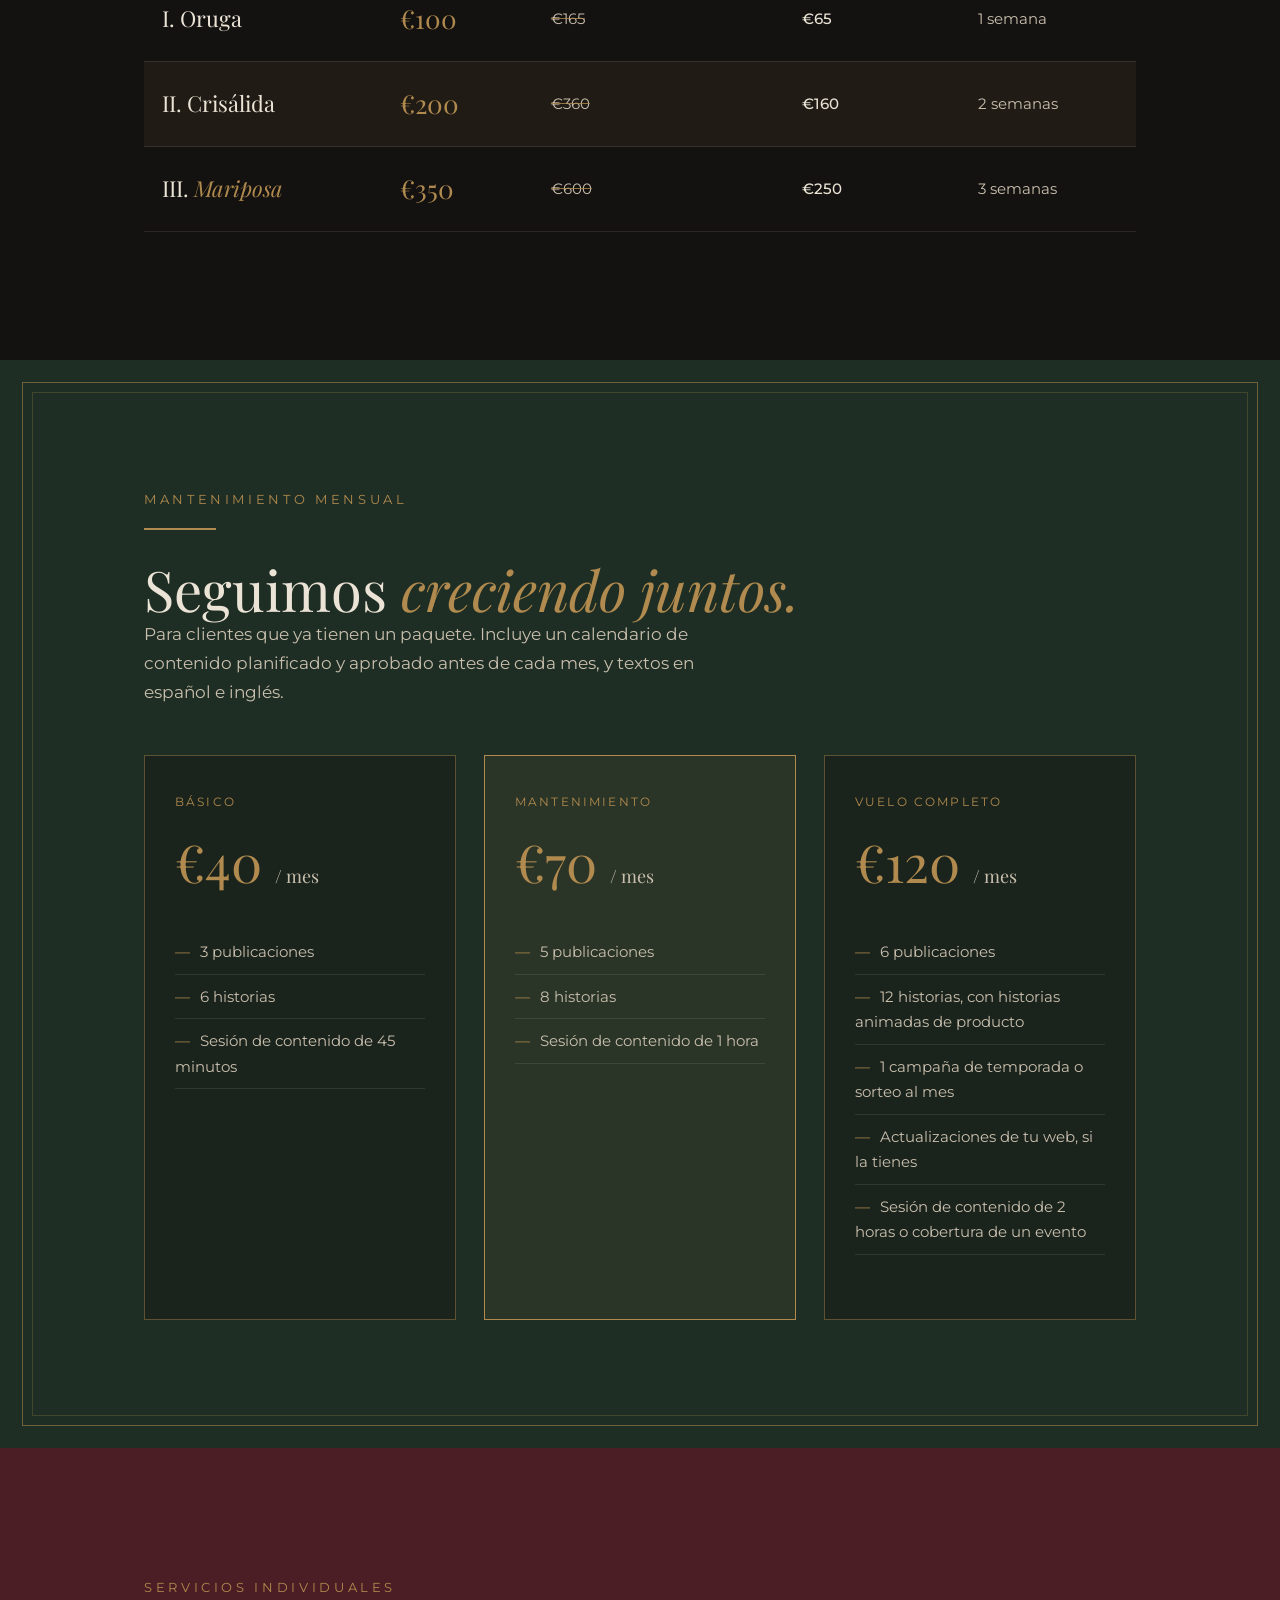
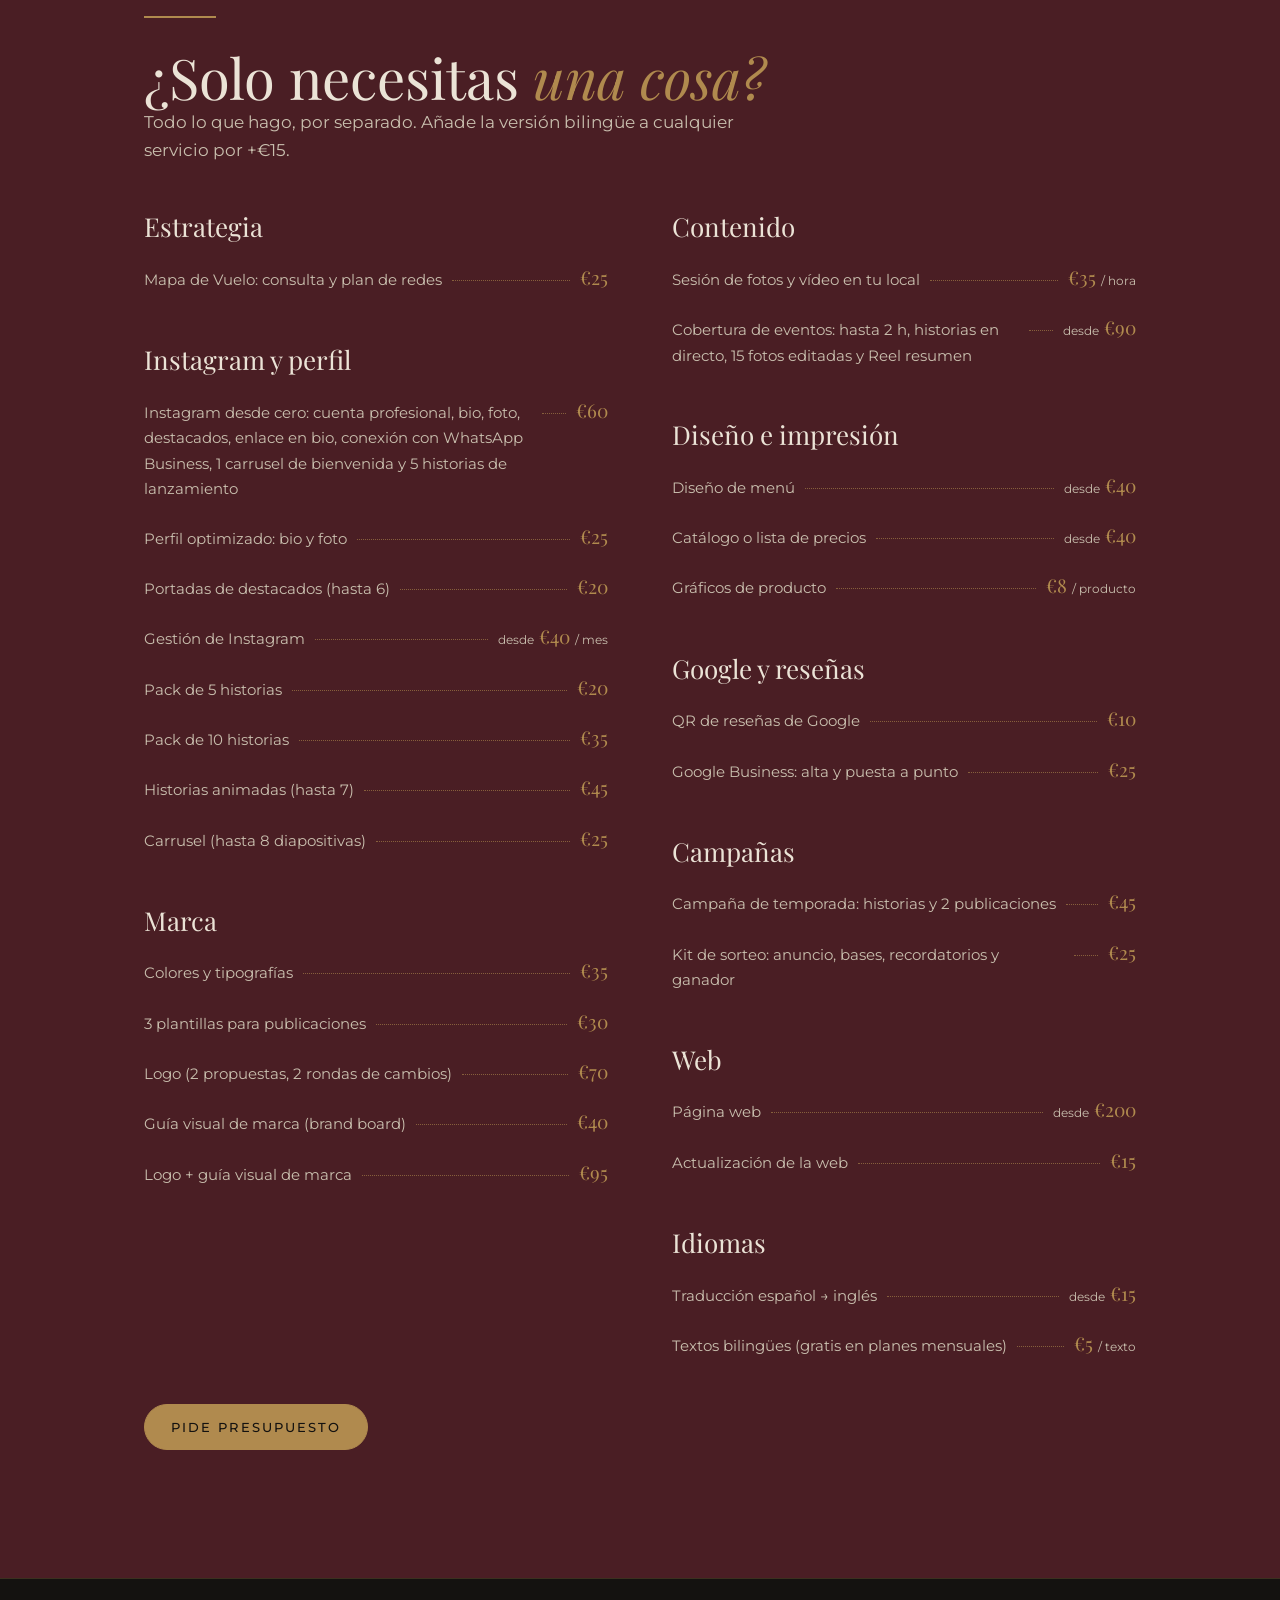
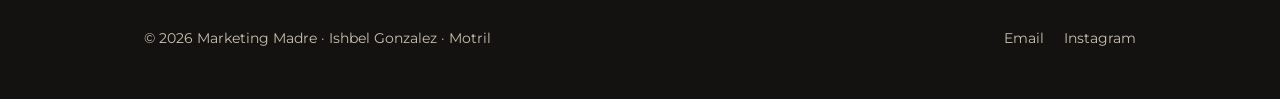
==== commit e1236adc: "New packages and full price list on Servicios - Mapa de Vuelo (€25) as the first step, credited agai" ====
--- a/servicios.html
+++ b/servicios.html
@@ -4,7 +4,7 @@
   <meta charset="utf-8">
   <meta name="viewport" content="width=device-width, initial-scale=1">
   <title>Servicios · Marketing Madre</title>
-  <meta name="description" content="Paquetes Oruga, Crisálida y Mariposa, mantenimiento mensual y extras para pequeños negocios en Motril.">
+  <meta name="description" content="Paquetes Oruga, Crisálida y Mariposa, mantenimiento mensual y todos los servicios con precios para pequeños negocios en Motril.">
   <link rel="icon" href="assets/mm-butterfly-brass.png">
   <link rel="preconnect" href="https://fonts.googleapis.com">
   <link rel="preconnect" href="https://fonts.gstatic.com" crossorigin>
@@ -43,65 +43,124 @@
       <p class="lead" data-lang="es">Tres fases para hacer crecer tu negocio. Precios pensados para autónomos y negocios de toda la vida.</p>
       <p class="lead" data-lang="en">Three phases to grow your business. Prices designed for local, family-run businesses.</p>
 
-      <div class="grid-3 mt-48">
-        <article class="tier">
-          <p class="eyebrow">I. <span data-lang="es">Puesta a punto</span><span data-lang="en">Tidy-up</span></p>
+      <!-- the hook: a small first step, credited against any package -->
+      <article class="mapa mt-48">
+        <div>
+          <p class="eyebrow"><span data-lang="es">Empieza aquí</span><span data-lang="en">Start here</span></p>
+          <h3 data-lang="es">Mapa de <em>Vuelo</em></h3><h3 data-lang="en">Flight <em>Map</em></h3>
+          <p data-lang="es">Una consulta de 45 minutos, en tu local o por videollamada, y un plan de redes de una página: a quién le hablas, 3 temas de contenido, cada cuánto publicar, 12 ideas para el mes y 3 mejoras rápidas para esta semana.</p>
+          <p data-lang="en">A 45-minute consultation, at your place or by video call, and a one-page social media plan: who you're talking to, 3 content themes, how often to post, 12 ideas for the month and 3 quick wins for this week.</p>
+        </div>
+        <div class="mapa-side">
+          <p class="price">€25</p>
+          <p class="mapa-note" data-lang="es">Se descuenta de cualquier paquete si reservas en 14 días.</p>
+          <p class="mapa-note" data-lang="en">Fully discounted off any package booked within 14 days.</p>
+          <a class="btn btn-solid" href="contacto.html"><span data-lang="es">Reservar</span><span data-lang="en">Book now</span></a>
+        </div>
+      </article>
+
+      <div class="grid-3 packages mt-48">
+        <article class="tier">
+          <p class="eyebrow">I. <span data-lang="es">Hazte visible</span><span data-lang="en">Get found</span></p>
           <h3 data-lang="es">Oruga</h3><h3 data-lang="en">Caterpillar</h3>
-          <p class="price">€50</p>
+          <p class="price">€100</p>
           <ul data-lang="es">
-            <li>Perfil de Instagram optimizado: bio y foto</li>
+            <li>Mapa de Vuelo: consulta y plan de redes</li>
+            <li>Perfil de Instagram creado u optimizado: bio y foto</li>
             <li>Portadas de destacados</li>
-            <li>QR de reseñas de Google</li>
+            <li>Google Business y QR de reseñas</li>
+            <li>10 historias y 1 carrusel para lanzar o relanzar tu perfil</li>
           </ul>
           <ul data-lang="en">
-            <li>Optimised Instagram profile: bio and photo</li>
+            <li>Flight Map: consultation and social media plan</li>
+            <li>Instagram profile set up or optimised: bio and photo</li>
             <li>Highlight covers</li>
-            <li>Google review QR</li>
+            <li>Google Business and review QR</li>
+            <li>10 stories and 1 carousel to launch or relaunch your profile</li>
           </ul>
           <a class="btn btn-ghost" href="contacto.html"><span data-lang="es">Empezar</span><span data-lang="en">Start</span></a>
         </article>
 
-        <article class="tier">
-          <p class="eyebrow">II. <span data-lang="es">Base de marca</span><span data-lang="en">Foundation</span></p>
+        <article class="tier featured">
+          <span class="badge"><span data-lang="es">Más popular</span><span data-lang="en">Most popular</span></span>
+          <p class="eyebrow">II. <span data-lang="es">Luce como una marca</span><span data-lang="en">Look like a brand</span></p>
           <h3 data-lang="es">Crisálida</h3><h3 data-lang="en">Chrysalis</h3>
-          <p class="price">€80</p>
+          <p class="price">€200</p>
           <ul data-lang="es">
             <li>Todo lo de Oruga</li>
-            <li>Colores y tipografías de marca</li>
-            <li>3 plantillas para publicaciones</li>
-            <li>1 publicación diseñada con texto bilingüe</li>
+            <li>Logo, colores y tipografías de marca</li>
+            <li>Guía visual de marca (brand board)</li>
+            <li>3 plantillas reutilizables</li>
+            <li>Sesión de fotos y vídeo de 1 hora en tu local</li>
           </ul>
           <ul data-lang="en">
             <li>Everything in Caterpillar</li>
-            <li>Brand colours and fonts</li>
-            <li>3 post templates</li>
-            <li>1 designed post with a bilingual caption</li>
-          </ul>
-          <a class="btn btn-ghost" href="contacto.html"><span data-lang="es">Empezar</span><span data-lang="en">Start</span></a>
-        </article>
-
-        <article class="tier featured">
-          <span class="badge"><span data-lang="es">Más popular</span><span data-lang="en">Most popular</span></span>
-          <p class="eyebrow">III. <span data-lang="es">Transformación completa</span><span data-lang="en">Full transformation</span></p>
+            <li>Logo, brand colours and fonts</li>
+            <li>Brand board</li>
+            <li>3 reusable templates</li>
+            <li>1-hour photo and video session at your place</li>
+          </ul>
+          <a class="btn btn-solid" href="contacto.html"><span data-lang="es">Empezar</span><span data-lang="en">Start</span></a>
+        </article>
+
+        <article class="tier">
+          <p class="eyebrow">III. <span data-lang="es">Transformación completa</span><span data-lang="en">The full transformation</span></p>
           <h3 data-lang="es"><em>Mariposa</em></h3><h3 data-lang="en"><em>Butterfly</em></h3>
-          <p class="price">€120</p>
+          <p class="price">€350</p>
           <ul data-lang="es">
             <li>Todo lo de Crisálida</li>
             <li>Diseño de menú, catálogo o lista de precios</li>
-            <li>Puesta a punto de Google Business</li>
-            <li>3 publicaciones</li>
-            <li>Sesión de contenido de 2 horas</li>
+            <li>Gráficos para hasta 10 productos</li>
+            <li>Sesión ampliada a 2 horas</li>
+            <li>1 campaña de temporada y kit de sorteo</li>
+            <li>Todo en español e inglés</li>
           </ul>
           <ul data-lang="en">
             <li>Everything in Chrysalis</li>
             <li>Menu, catalogue or price-list design</li>
-            <li>Google Business polish</li>
-            <li>3 posts</li>
-            <li>2-hour content session</li>
-          </ul>
-          <a class="btn btn-solid" href="contacto.html"><span data-lang="es">Empezar</span><span data-lang="en">Start</span></a>
-        </article>
-      </div>
+            <li>Graphics for up to 10 products</li>
+            <li>Session extended to 2 hours</li>
+            <li>1 seasonal campaign and a giveaway kit</li>
+            <li>Everything in Spanish and English</li>
+          </ul>
+          <a class="btn btn-ghost" href="contacto.html"><span data-lang="es">Empezar</span><span data-lang="en">Start</span></a>
+        </article>
+      </div>
+
+      <table class="compare mt-48">
+        <thead>
+          <tr>
+            <th><span data-lang="es">Paquete</span><span data-lang="en">Package</span></th>
+            <th><span data-lang="es">Precio</span><span data-lang="en">Price</span></th>
+            <th><span data-lang="es">Por separado</span><span data-lang="en">Separately</span></th>
+            <th><span data-lang="es">Ahorras</span><span data-lang="en">You save</span></th>
+            <th><span data-lang="es">Listo en</span><span data-lang="en">Ready in</span></th>
+          </tr>
+        </thead>
+        <tbody>
+          <tr>
+            <td>I. <span data-lang="es">Oruga</span><span data-lang="en">Caterpillar</span></td>
+            <td class="c-price" data-es="Precio" data-en="Price">€100</td>
+            <td data-es="Por separado" data-en="Separately"><s>€165</s></td>
+            <td class="c-save" data-es="Ahorras" data-en="You save">€65</td>
+            <td data-es="Listo en" data-en="Ready in"><span data-lang="es">1 semana</span><span data-lang="en">1 week</span></td>
+          </tr>
+          <tr class="featured">
+            <td>II. <span data-lang="es">Crisálida</span><span data-lang="en">Chrysalis</span></td>
+            <td class="c-price" data-es="Precio" data-en="Price">€200</td>
+            <td data-es="Por separado" data-en="Separately"><s>€360</s></td>
+            <td class="c-save" data-es="Ahorras" data-en="You save">€160</td>
+            <td data-es="Listo en" data-en="Ready in"><span data-lang="es">2 semanas</span><span data-lang="en">2 weeks</span></td>
+          </tr>
+          <tr>
+            <td>III. <em data-lang="es">Mariposa</em><em data-lang="en">Butterfly</em></td>
+            <td class="c-price" data-es="Precio" data-en="Price">€350</td>
+            <td data-es="Por separado" data-en="Separately"><s>€600</s></td>
+            <td class="c-save" data-es="Ahorras" data-en="You save">€250</td>
+            <td data-es="Listo en" data-en="Ready in"><span data-lang="es">3 semanas</span><span data-lang="en">3 weeks</span></td>
+          </tr>
+        </tbody>
+      </table>
     </div>
   </section>
 
@@ -111,10 +170,10 @@
       <hr class="rule">
       <h2 data-lang="es">Seguimos <em>creciendo juntos.</em></h2>
       <h2 data-lang="en">Let's keep <em>growing together.</em></h2>
-      <p class="lead" data-lang="es">Para clientes que ya tienen un paquete. Incluye un calendario de contenido planificado y aprobado antes de cada mes.</p>
-      <p class="lead" data-lang="en">For clients who've completed a package. Includes a content calendar planned and approved before each month.</p>
-
-      <div class="grid-2 mt-48">
+      <p class="lead" data-lang="es">Para clientes que ya tienen un paquete. Incluye un calendario de contenido planificado y aprobado antes de cada mes, y textos en español e inglés.</p>
+      <p class="lead" data-lang="en">For clients who've completed a package. Includes a content calendar planned and approved before each month, and captions in Spanish and English.</p>
+
+      <div class="grid-3 mt-48">
         <article class="tier">
           <p class="eyebrow"><span data-lang="es">Básico</span><span data-lang="en">Basic</span></p>
           <p class="price">€40 <small data-lang="es">/ mes</small><small data-lang="en">/ month</small></p>
@@ -127,30 +186,100 @@
           <ul data-lang="es"><li>5 publicaciones</li><li>8 historias</li><li>Sesión de contenido de 1 hora</li></ul>
           <ul data-lang="en"><li>5 posts</li><li>8 stories</li><li>1-hour content session</li></ul>
         </article>
+        <article class="tier">
+          <p class="eyebrow"><span data-lang="es">Vuelo completo</span><span data-lang="en">Full flight</span></p>
+          <p class="price">€120 <small data-lang="es">/ mes</small><small data-lang="en">/ month</small></p>
+          <ul data-lang="es"><li>6 publicaciones</li><li>12 historias, con historias animadas de producto</li><li>1 campaña de temporada o sorteo al mes</li><li>Actualizaciones de tu web, si la tienes</li><li>Sesión de contenido de 2 horas o cobertura de un evento</li></ul>
+          <ul data-lang="en"><li>6 posts</li><li>12 stories, including animated product stories</li><li>1 seasonal campaign or giveaway a month</li><li>Updates to your website, if you have one</li><li>2-hour content session or one event covered</li></ul>
+        </article>
       </div>
     </div>
   </section>
 
   <section class="bg-merlot">
     <div class="wrap">
-      <p class="eyebrow">Extras</p>
+      <p class="eyebrow"><span data-lang="es">Servicios individuales</span><span data-lang="en">Individual services</span></p>
       <hr class="rule">
       <h2 data-lang="es">¿Solo necesitas <em>una cosa?</em></h2>
       <h2 data-lang="en">Need just <em>one thing?</em></h2>
-      <div class="grid-3 mt-48">
-        <div class="pillar"><h3 data-lang="es">Traducción</h3><h3 data-lang="en">Translation</h3>
-          <p data-lang="es">Menús, catálogos, webs y textos de español a inglés.</p><p data-lang="en">Menus, catalogues, websites and captions, Spanish to English.</p></div>
-        <div class="pillar"><h3 data-lang="es">Menús y catálogos</h3><h3 data-lang="en">Menus and catalogues</h3>
-          <p data-lang="es">Diseño o rediseño; el precio depende del tamaño.</p><p data-lang="en">Design or redesign; price depends on size.</p></div>
-        <div class="pillar"><h3 data-lang="es">QR de reseñas</h3><h3 data-lang="en">Review QR</h3>
-          <p data-lang="es">Un enlace directo a tus reseñas de Google.</p><p data-lang="en">A direct link to your Google reviews.</p></div>
-        <div class="pillar"><h3 data-lang="es">Publicación suelta</h3><h3 data-lang="en">Single post</h3>
-          <p data-lang="es">Gráfico personalizado con texto.</p><p data-lang="en">Custom graphic with caption.</p></div>
-        <div class="pillar"><h3 data-lang="es">Sesión de contenido</h3><h3 data-lang="en">Content session</h3>
-          <p data-lang="es">Fotos y vídeo corto en tu local.</p><p data-lang="en">Photos and short video at your place.</p></div>
-        <div class="pillar"><h3 data-lang="es">Cobertura de eventos</h3><h3 data-lang="en">Event coverage</h3>
-          <p data-lang="es">Foto, vídeo y contenido para historias.</p><p data-lang="en">Photo, video and story content.</p></div>
-      </div>
+      <p class="lead" data-lang="es">Todo lo que hago, por separado. Añade la versión bilingüe a cualquier servicio por +€15.</p>
+      <p class="lead" data-lang="en">Everything I do, on its own. Add an English version to any service for +€15.</p>
+
+      <div class="menu-list mt-48">
+        <div class="menu-group">
+          <h3 data-lang="es">Estrategia</h3><h3 data-lang="en">Strategy</h3>
+          <ul>
+            <li><span data-lang="es">Mapa de Vuelo: consulta y plan de redes</span><span data-lang="en">Flight Map: consultation and social media plan</span><i></i><b>€25</b></li>
+          </ul>
+        </div>
+        <div class="menu-group">
+          <h3 data-lang="es">Instagram y perfil</h3><h3 data-lang="en">Instagram and profile</h3>
+          <ul>
+            <li><span data-lang="es">Instagram desde cero: cuenta profesional, bio, foto, destacados, enlace en bio, conexión con WhatsApp Business, 1 carrusel de bienvenida y 5 historias de lanzamiento</span><span data-lang="en">Instagram from scratch: professional account, bio, photo, highlights, link in bio, WhatsApp Business connection, 1 welcome carousel and 5 launch stories</span><i></i><b>€60</b></li>
+            <li><span data-lang="es">Perfil optimizado: bio y foto</span><span data-lang="en">Profile optimisation: bio and photo</span><i></i><b>€25</b></li>
+            <li><span data-lang="es">Portadas de destacados (hasta 6)</span><span data-lang="en">Highlight covers (up to 6)</span><i></i><b>€20</b></li>
+            <li><span data-lang="es">Gestión de Instagram</span><span data-lang="en">Instagram management</span><i></i><b><small data-lang="es">desde</small><small data-lang="en">from</small> €40 <small data-lang="es">/ mes</small><small data-lang="en">/ month</small></b></li>
+            <li><span data-lang="es">Pack de 5 historias</span><span data-lang="en">5-story pack</span><i></i><b>€20</b></li>
+            <li><span data-lang="es">Pack de 10 historias</span><span data-lang="en">10-story pack</span><i></i><b>€35</b></li>
+            <li><span data-lang="es">Historias animadas (hasta 7)</span><span data-lang="en">Animated stories (up to 7)</span><i></i><b>€45</b></li>
+            <li><span data-lang="es">Carrusel (hasta 8 diapositivas)</span><span data-lang="en">Carousel (up to 8 slides)</span><i></i><b>€25</b></li>
+          </ul>
+        </div>
+        <div class="menu-group">
+          <h3 data-lang="es">Marca</h3><h3 data-lang="en">Brand</h3>
+          <ul>
+            <li><span data-lang="es">Colores y tipografías</span><span data-lang="en">Colours and fonts</span><i></i><b>€35</b></li>
+            <li><span data-lang="es">3 plantillas para publicaciones</span><span data-lang="en">3 post templates</span><i></i><b>€30</b></li>
+            <li><span data-lang="es">Logo (2 propuestas, 2 rondas de cambios)</span><span data-lang="en">Logo (2 proposals, 2 rounds of changes)</span><i></i><b>€70</b></li>
+            <li><span data-lang="es">Guía visual de marca (brand board)</span><span data-lang="en">Brand board</span><i></i><b>€40</b></li>
+            <li><span data-lang="es">Logo + guía visual de marca</span><span data-lang="en">Logo + brand board</span><i></i><b>€95</b></li>
+          </ul>
+        </div>
+        <div class="menu-group">
+          <h3 data-lang="es">Contenido</h3><h3 data-lang="en">Content</h3>
+          <ul>
+            <li><span data-lang="es">Sesión de fotos y vídeo en tu local</span><span data-lang="en">Photo and video session at your place</span><i></i><b>€35 <small data-lang="es">/ hora</small><small data-lang="en">/ hour</small></b></li>
+            <li><span data-lang="es">Cobertura de eventos: hasta 2 h, historias en directo, 15 fotos editadas y Reel resumen</span><span data-lang="en">Event media coverage: up to 2 h, live stories, 15 edited photos and a recap Reel</span><i></i><b><small data-lang="es">desde</small><small data-lang="en">from</small> €90</b></li>
+          </ul>
+        </div>
+        <div class="menu-group">
+          <h3 data-lang="es">Diseño e impresión</h3><h3 data-lang="en">Print and design</h3>
+          <ul>
+            <li><span data-lang="es">Diseño de menú</span><span data-lang="en">Menu design</span><i></i><b><small data-lang="es">desde</small><small data-lang="en">from</small> €40</b></li>
+            <li><span data-lang="es">Catálogo o lista de precios</span><span data-lang="en">Catalogue or price list</span><i></i><b><small data-lang="es">desde</small><small data-lang="en">from</small> €40</b></li>
+            <li><span data-lang="es">Gráficos de producto</span><span data-lang="en">Product graphics</span><i></i><b>€8 <small data-lang="es">/ producto</small><small data-lang="en">/ product</small></b></li>
+          </ul>
+        </div>
+        <div class="menu-group">
+          <h3 data-lang="es">Google y reseñas</h3><h3 data-lang="en">Google and reviews</h3>
+          <ul>
+            <li><span data-lang="es">QR de reseñas de Google</span><span data-lang="en">Google review QR</span><i></i><b>€10</b></li>
+            <li><span data-lang="es">Google Business: alta y puesta a punto</span><span data-lang="en">Google Business setup and polish</span><i></i><b>€25</b></li>
+          </ul>
+        </div>
+        <div class="menu-group">
+          <h3 data-lang="es">Campañas</h3><h3 data-lang="en">Campaigns</h3>
+          <ul>
+            <li><span data-lang="es">Campaña de temporada: historias y 2 publicaciones</span><span data-lang="en">Seasonal campaign: stories and 2 posts</span><i></i><b>€45</b></li>
+            <li><span data-lang="es">Kit de sorteo: anuncio, bases, recordatorios y ganador</span><span data-lang="en">Giveaway kit: announcement, rules, reminders and winner</span><i></i><b>€25</b></li>
+          </ul>
+        </div>
+        <div class="menu-group">
+          <h3>Web</h3>
+          <ul>
+            <li><span data-lang="es">Página web</span><span data-lang="en">Website</span><i></i><b><small data-lang="es">desde</small><small data-lang="en">from</small> €200</b></li>
+            <li><span data-lang="es">Actualización de la web</span><span data-lang="en">Website update</span><i></i><b>€15</b></li>
+          </ul>
+        </div>
+        <div class="menu-group">
+          <h3 data-lang="es">Idiomas</h3><h3 data-lang="en">Language</h3>
+          <ul>
+            <li><span data-lang="es">Traducción español → inglés</span><span data-lang="en">Spanish → English translation</span><i></i><b><small data-lang="es">desde</small><small data-lang="en">from</small> €15</b></li>
+            <li><span data-lang="es">Textos bilingües (gratis en planes mensuales)</span><span data-lang="en">Bilingual captions (free in monthly plans)</span><i></i><b>€5 <small data-lang="es">/ texto</small><small data-lang="en">/ caption</small></b></li>
+          </ul>
+        </div>
+      </div>
+
       <div class="cta-row">
         <a class="btn btn-solid" href="contacto.html"><span data-lang="es">Pide presupuesto</span><span data-lang="en">Ask for a quote</span></a>
       </div>
--- a/styles.css
+++ b/styles.css
@@ -320,13 +320,88 @@
   background-size: 300% 100%;
   animation: sheen 4s ease-in-out infinite;
 }
-.tier .eyebrow { font-size: 12px; }
+.tier .eyebrow { font-size: 12px; letter-spacing: 0.18em; }
+/* keep the three package names and prices level, even when a label wraps */
+@media (min-width: 961px) { .packages > .tier > .eyebrow { min-height: 3.4em; } }
 .tier h3 { margin: 10px 0 4px; }
 .tier .price { font-family: var(--serif); font-size: 52px; color: var(--brass); margin: 6px 0 4px; }
 .tier .price small { font-size: 18px; color: var(--muted); }
 .tier ul { list-style: none; margin: 20px 0 28px; flex: 1; }
 .tier li { padding: 9px 0; border-bottom: 1px solid rgba(235, 227, 214, 0.1); font-size: 15px; color: var(--muted); }
 .tier li::before { content: "—"; color: var(--brass); margin-right: 10px; }
+
+
+/* the hook: Mapa de Vuelo */
+.mapa {
+  display: grid;
+  grid-template-columns: 1.6fr 1fr;
+  gap: 40px;
+  align-items: center;
+  border: 1px solid var(--brass);
+  padding: 40px;
+  background:
+    radial-gradient(ellipse 60% 90% at 100% 50%, rgba(176, 138, 78, 0.16), transparent 70%),
+    rgba(176, 138, 78, 0.04);
+}
+.mapa h3 { margin: 10px 0 12px; }
+.mapa p:not(.eyebrow):not(.price) { color: var(--muted); font-size: 15px; }
+.mapa-side { border-left: 1px solid rgba(176, 138, 78, 0.35); padding-left: 40px; }
+.mapa .price { font-family: var(--serif); font-size: 52px; color: var(--brass); line-height: 1.1; }
+.mapa .mapa-note { margin: 6px 0 20px; }
+@media (max-width: 760px) {
+  .mapa { grid-template-columns: 1fr; padding: 32px 24px; gap: 24px; }
+  .mapa-side { border-left: 0; padding-left: 0; border-top: 1px solid rgba(176, 138, 78, 0.35); padding-top: 24px; }
+}
+
+/* package comparison table */
+.compare { width: 100%; border-collapse: collapse; }
+.compare th {
+  text-align: left;
+  font-weight: 500;
+  font-size: 12px;
+  letter-spacing: 0.2em;
+  text-transform: uppercase;
+  color: var(--brass);
+  padding: 0 18px 14px;
+  border-bottom: 1px solid var(--brass);
+}
+.compare td { padding: 20px 18px; border-bottom: 1px solid rgba(235, 227, 214, 0.1); color: var(--muted); font-size: 15px; }
+.compare td:first-child { font-family: var(--serif); font-size: 22px; color: var(--bone); }
+.compare td:first-child em { color: var(--brass); }
+.compare .c-price { font-family: var(--serif); font-size: 26px; color: var(--brass); }
+.compare s { text-decoration-color: rgba(176, 138, 78, 0.8); }
+.compare .c-save { color: var(--bone); font-weight: 500; }
+.compare tr.featured td { background: rgba(176, 138, 78, 0.08); }
+.compare tbody tr { transition: background 0.3s; }
+.compare tbody tr:hover td { background: rgba(176, 138, 78, 0.12); }
+@media (max-width: 640px) {
+  .compare thead { display: none; }
+  .compare tr { display: grid; grid-template-columns: 1fr 1fr; gap: 14px 16px; padding: 22px 18px; border-bottom: 1px solid rgba(235, 227, 214, 0.1); }
+  .compare tr.featured { background: rgba(176, 138, 78, 0.08); }
+  .compare tr.featured td, .compare tbody tr:hover td { background: none; }
+  .compare td { padding: 0; border: 0; }
+  .compare td:first-child { grid-column: 1 / -1; }
+  .compare td[data-es]::before {
+    display: block;
+    font: 500 11px var(--sans);
+    letter-spacing: 0.18em;
+    text-transform: uppercase;
+    color: var(--brass);
+    margin-bottom: 2px;
+  }
+  html[lang="es"] .compare td[data-es]::before { content: attr(data-es); }
+  html[lang="en"] .compare td[data-en]::before { content: attr(data-en); }
+}
+
+/* individual services, laid out like a menu */
+.menu-list { columns: 2 340px; column-gap: 64px; }
+.menu-group { break-inside: avoid; margin-bottom: 44px; }
+.menu-group h3 { font-size: 26px; margin-bottom: 10px; }
+.menu-group ul { list-style: none; }
+.menu-group li { display: flex; align-items: baseline; gap: 10px; padding: 9px 0; font-size: 15px; color: var(--muted); }
+.menu-group li i { flex: 1; min-width: 24px; border-bottom: 1px dotted rgba(176, 138, 78, 0.6); transform: translateY(-4px); }
+.menu-group li b { font-family: var(--serif); font-weight: 400; font-size: 19px; color: var(--brass); white-space: nowrap; }
+.menu-group li b small { font-family: var(--sans); font-size: 12px; color: var(--muted); }
 
 .timeline { display: grid; gap: 44px; }
 .timeline-item { display: grid; grid-template-columns: 90px 1fr; gap: 24px; align-items: start; }
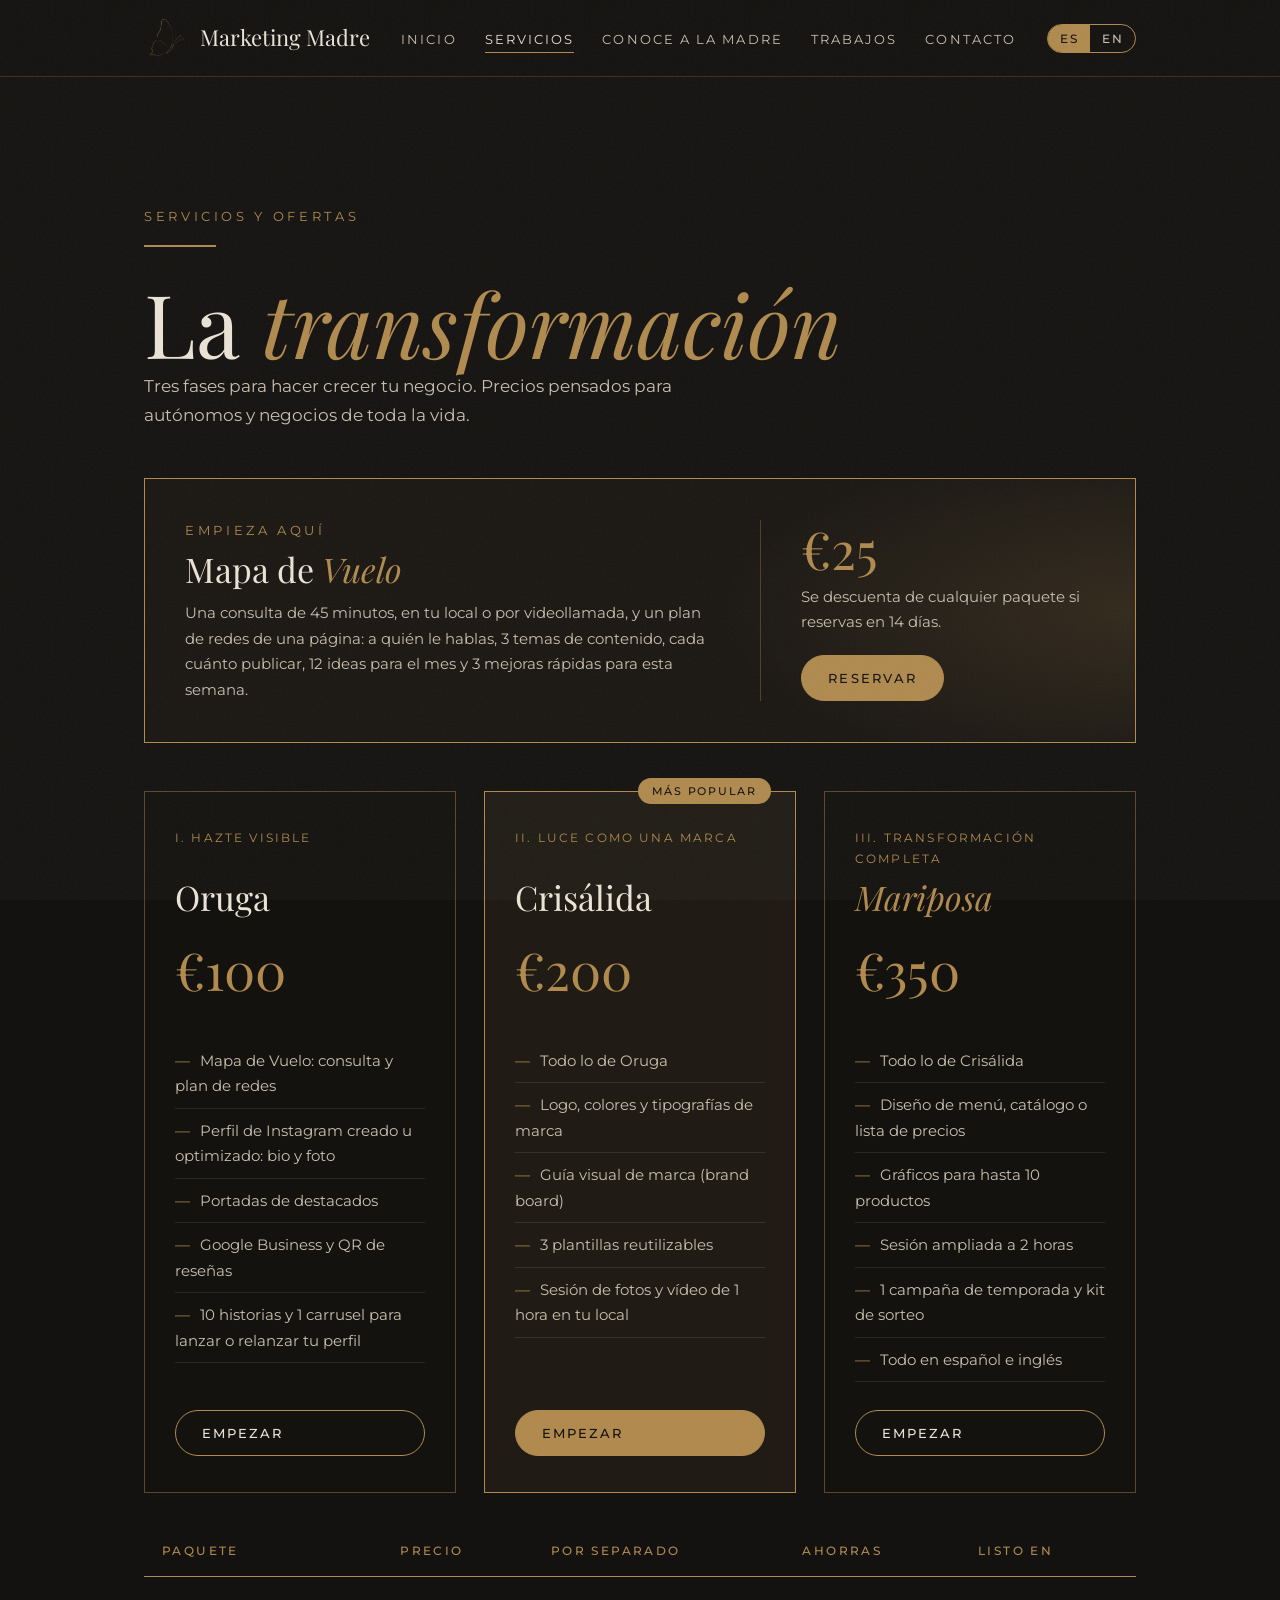
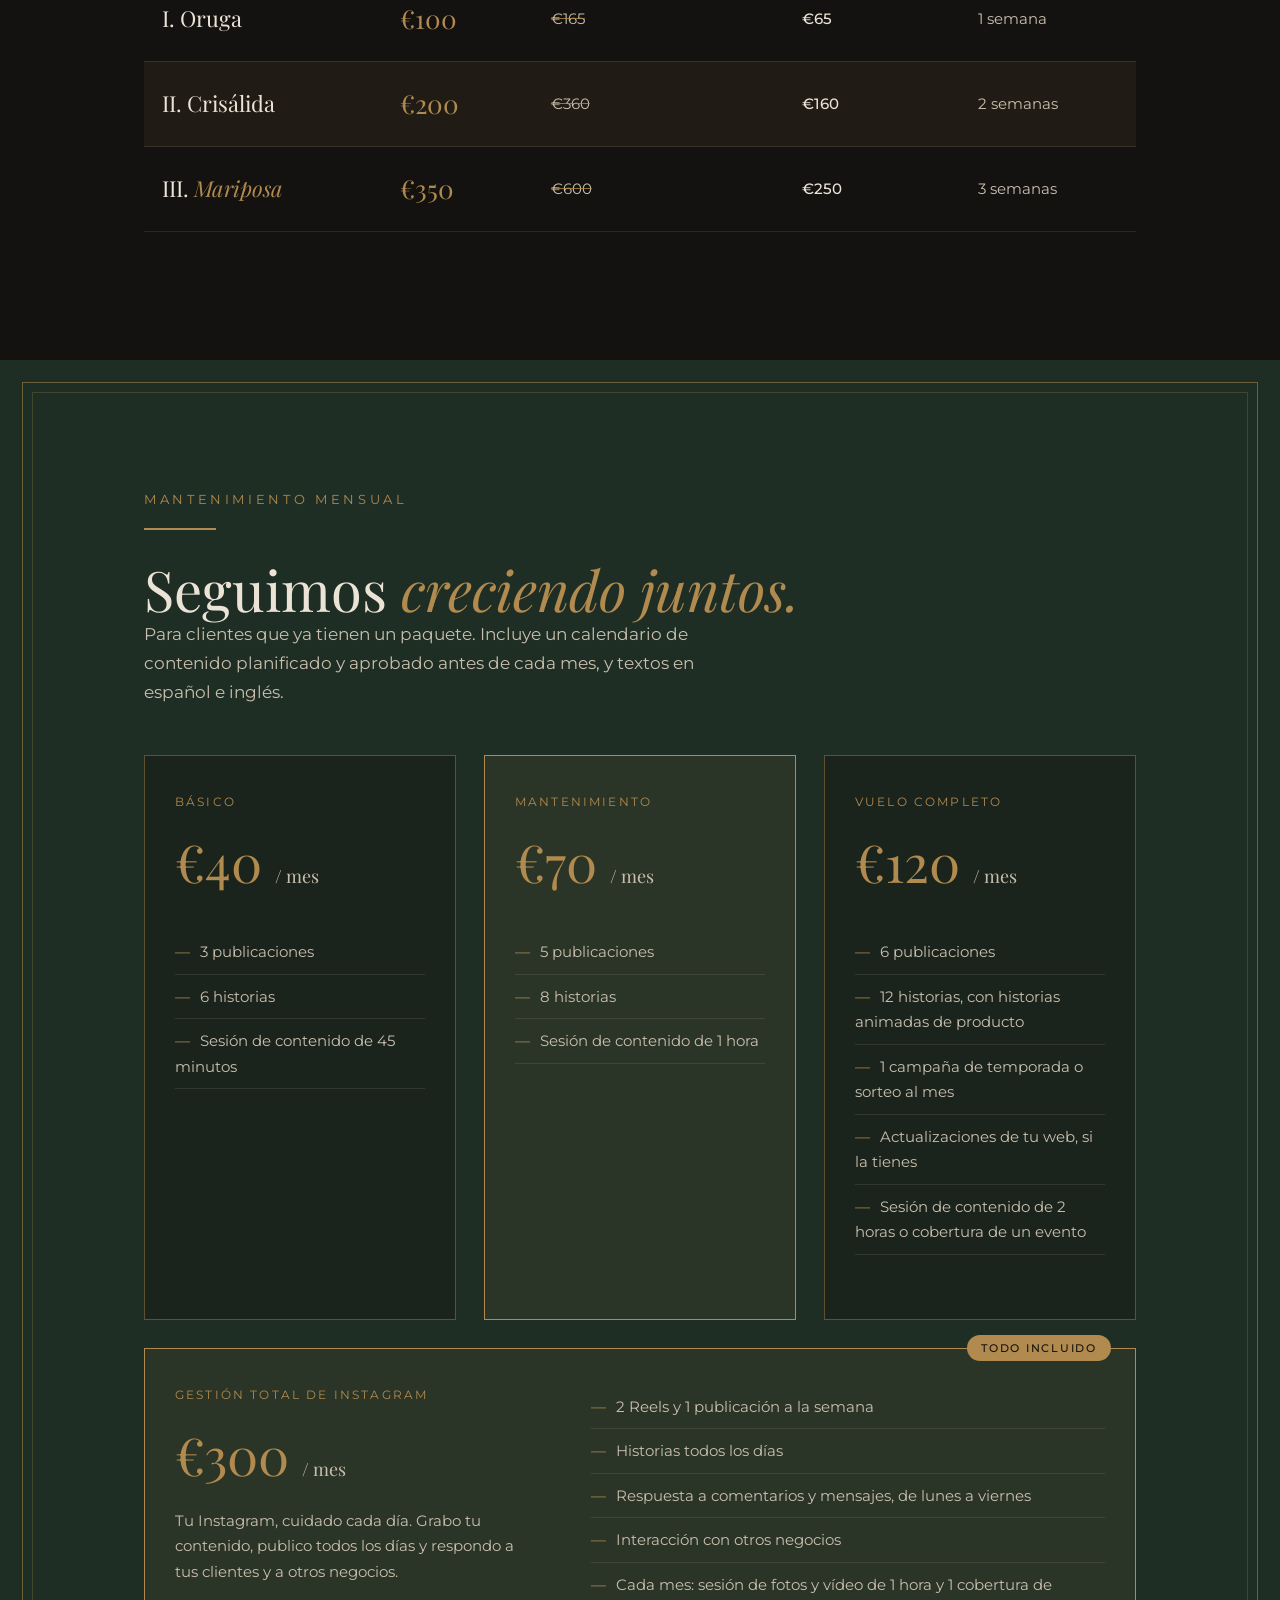
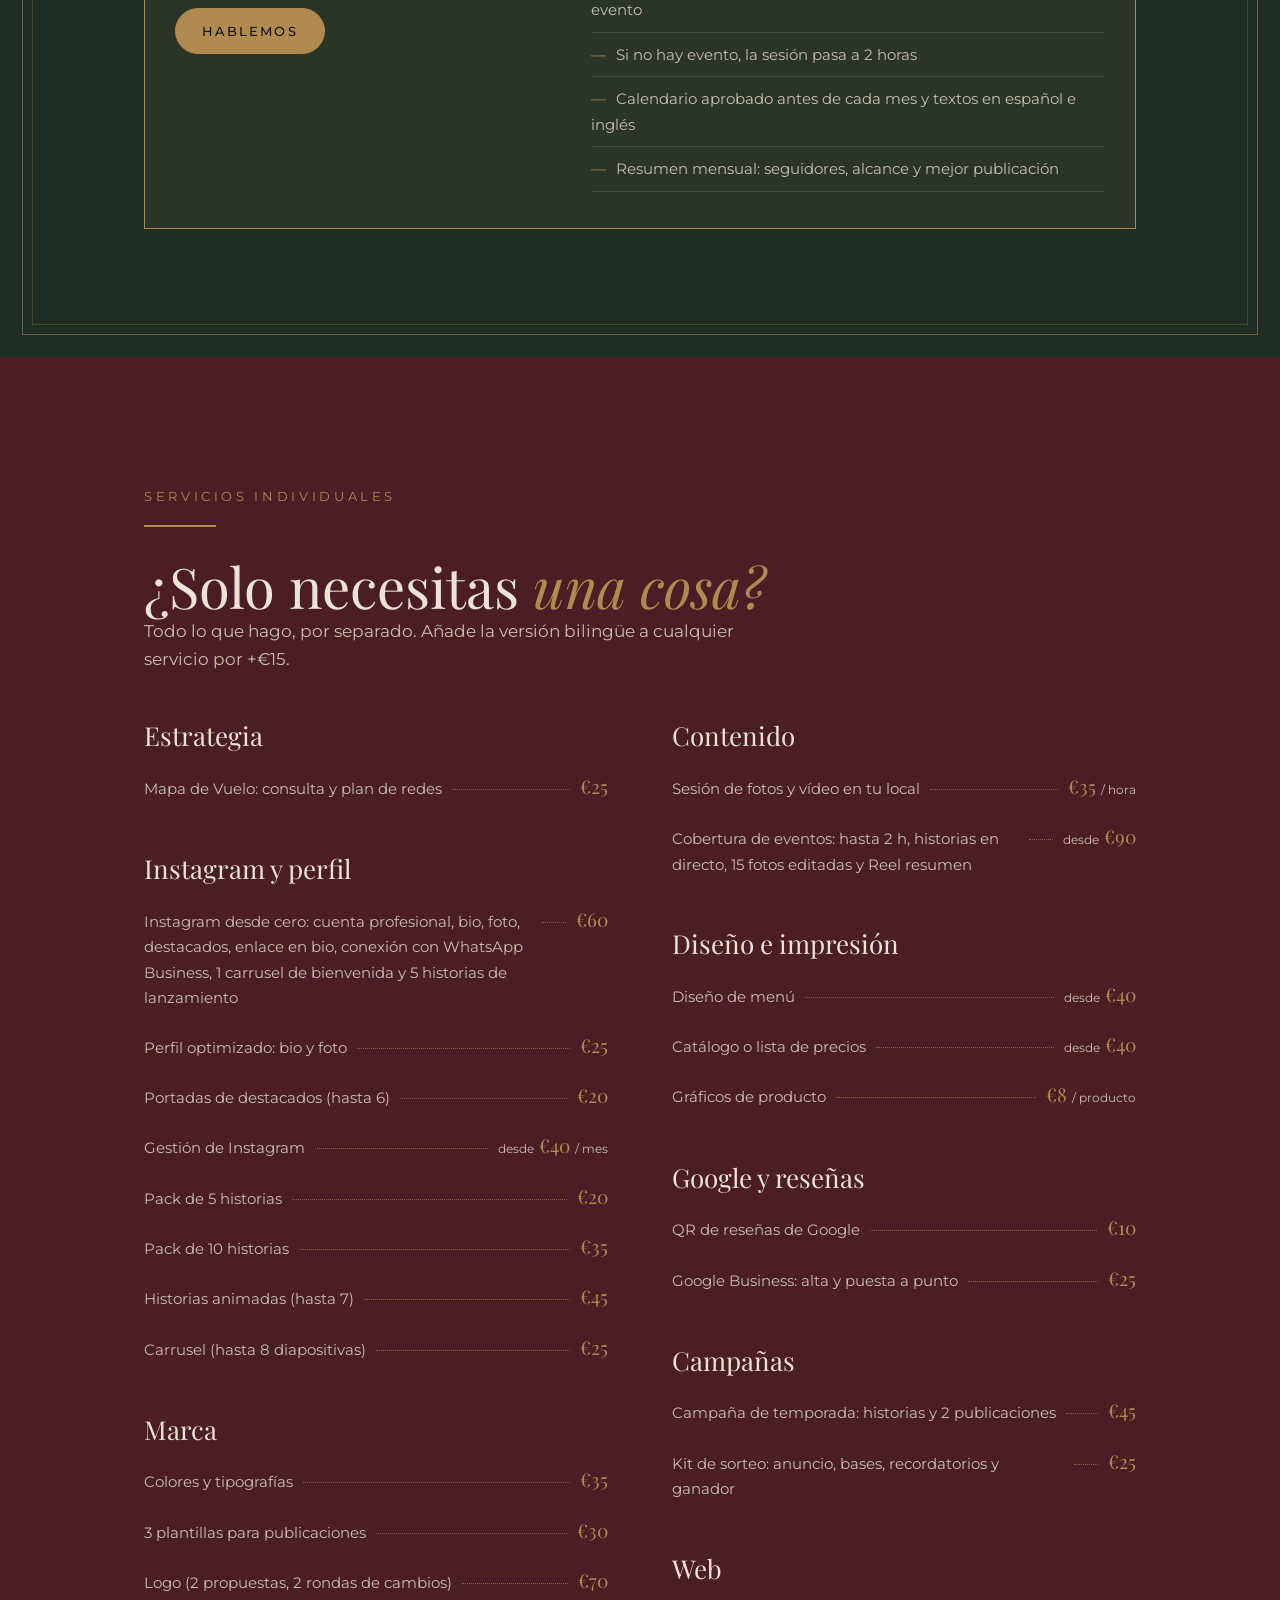
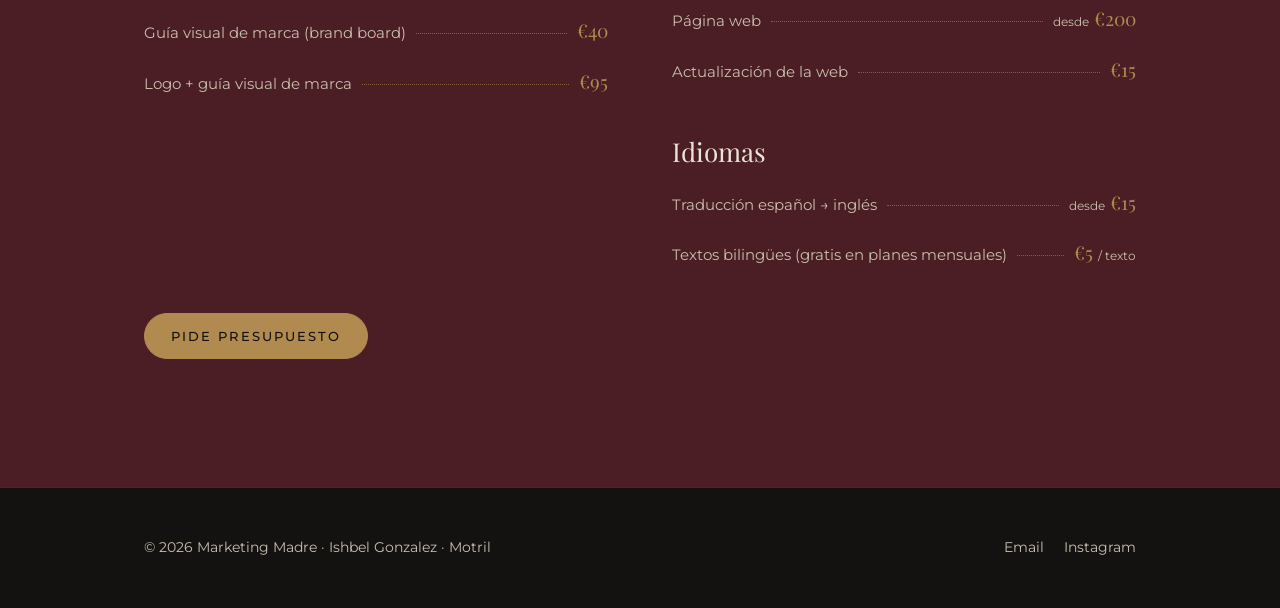
==== commit 9f00b751: "Add Full Instagram management plan (€300/month) to Servicios Co-Authored-By: Claude Opus 5.5 <norepl" ====
--- a/servicios.html
+++ b/servicios.html
@@ -49,7 +49,7 @@
           <p class="eyebrow"><span data-lang="es">Empieza aquí</span><span data-lang="en">Start here</span></p>
           <h3 data-lang="es">Mapa de <em>Vuelo</em></h3><h3 data-lang="en">Flight <em>Map</em></h3>
           <p data-lang="es">Una consulta de 45 minutos, en tu local o por videollamada, y un plan de redes de una página: a quién le hablas, 3 temas de contenido, cada cuánto publicar, 12 ideas para el mes y 3 mejoras rápidas para esta semana.</p>
-          <p data-lang="en">A 45-minute consultation, at your place or by video call, and a one-page social media plan: who you're talking to, 3 content themes, how often to post, 12 ideas for the month and 3 quick wins for this week.</p>
+          <p data-lang="en">A 45-minute consultation, at your business or by video call, and a one-page social media plan: who you're talking to, 3 content themes, how often to post, 12 ideas for the month and 3 quick wins for this week.</p>
         </div>
         <div class="mapa-side">
           <p class="price">€25</p>
@@ -98,7 +98,7 @@
             <li>Logo, brand colours and fonts</li>
             <li>Brand board</li>
             <li>3 reusable templates</li>
-            <li>1-hour photo and video session at your place</li>
+            <li>1-hour photo and video session at your business</li>
           </ul>
           <a class="btn btn-solid" href="contacto.html"><span data-lang="es">Empezar</span><span data-lang="en">Start</span></a>
         </article>
@@ -193,6 +193,19 @@
           <ul data-lang="en"><li>6 posts</li><li>12 stories, including animated product stories</li><li>1 seasonal campaign or giveaway a month</li><li>Updates to your website, if you have one</li><li>2-hour content session or one event covered</li></ul>
         </article>
       </div>
+
+      <article class="tier tier-wide featured mt-28">
+        <span class="badge"><span data-lang="es">Todo incluido</span><span data-lang="en">All in</span></span>
+        <div class="tier-wide-head">
+          <p class="eyebrow"><span data-lang="es">Gestión total de Instagram</span><span data-lang="en">Full Instagram management</span></p>
+          <p class="price">€300 <small data-lang="es">/ mes</small><small data-lang="en">/ month</small></p>
+          <p class="tier-note" data-lang="es">Tu Instagram, cuidado cada día. Grabo tu contenido, publico todos los días y respondo a tus clientes y a otros negocios.</p>
+          <p class="tier-note" data-lang="en">Your Instagram, looked after every day. I shoot your content, post every day and reply to your customers and other businesses.</p>
+          <a class="btn btn-solid" href="contacto.html"><span data-lang="es">Hablemos</span><span data-lang="en">Let's talk</span></a>
+        </div>
+        <ul data-lang="es"><li>2 Reels y 1 publicación a la semana</li><li>Historias todos los días</li><li>Respuesta a comentarios y mensajes, de lunes a viernes</li><li>Interacción con otros negocios</li><li>Cada mes: sesión de fotos y vídeo de 1 hora y 1 cobertura de evento</li><li>Si no hay evento, la sesión pasa a 2 horas</li><li>Calendario aprobado antes de cada mes y textos en español e inglés</li><li>Resumen mensual: seguidores, alcance y mejor publicación</li></ul>
+        <ul data-lang="en"><li>2 Reels and 1 post a week</li><li>Stories every day</li><li>Replies to comments and messages, Monday to Friday</li><li>Engagement with other businesses</li><li>Every month: a 1-hour photo and video session and 1 event covered</li><li>No event that month? The session becomes 2 hours</li><li>Calendar approved before each month, with captions in Spanish and English</li><li>Monthly summary: followers, reach and best post</li></ul>
+      </article>
     </div>
   </section>
 
@@ -238,7 +251,7 @@
         <div class="menu-group">
           <h3 data-lang="es">Contenido</h3><h3 data-lang="en">Content</h3>
           <ul>
-            <li><span data-lang="es">Sesión de fotos y vídeo en tu local</span><span data-lang="en">Photo and video session at your place</span><i></i><b>€35 <small data-lang="es">/ hora</small><small data-lang="en">/ hour</small></b></li>
+            <li><span data-lang="es">Sesión de fotos y vídeo en tu local</span><span data-lang="en">Photo and video session at your business</span><i></i><b>€35 <small data-lang="es">/ hora</small><small data-lang="en">/ hour</small></b></li>
             <li><span data-lang="es">Cobertura de eventos: hasta 2 h, historias en directo, 15 fotos editadas y Reel resumen</span><span data-lang="en">Event media coverage: up to 2 h, live stories, 15 edited photos and a recap Reel</span><i></i><b><small data-lang="es">desde</small><small data-lang="en">from</small> €90</b></li>
           </ul>
         </div>
--- a/styles.css
+++ b/styles.css
@@ -329,6 +329,15 @@
 .tier ul { list-style: none; margin: 20px 0 28px; flex: 1; }
 .tier li { padding: 9px 0; border-bottom: 1px solid rgba(235, 227, 214, 0.1); font-size: 15px; color: var(--muted); }
 .tier li::before { content: "—"; color: var(--brass); margin-right: 10px; }
+/* full-width plan under the three monthly ones: summary left, list right */
+.tier-wide { display: grid; grid-template-columns: minmax(0, 1fr) minmax(0, 1.4fr); gap: 0 48px; align-items: start; }
+.tier-wide ul { margin: 0; }
+.tier-wide .tier-note { color: var(--muted); font-size: 15px; margin: 8px 0 24px; max-width: 34ch; }
+.tier-wide .btn { align-self: start; }
+@media (max-width: 760px) {
+  .tier-wide { grid-template-columns: 1fr; }
+  .tier-wide ul { margin-top: 24px; }
+}
 
 
 /* the hook: Mapa de Vuelo */
@@ -464,6 +473,7 @@
 .center { text-align: center; }
 .center .lead { margin-left: auto; margin-right: auto; }
 .mt-48 { margin-top: 48px; }
+.mt-28 { margin-top: 28px; }
 
 /* ---------- footer ---------- */
 .site-footer { border-top: 1px solid rgba(176, 138, 78, 0.25); padding: 48px 0; font-size: 14px; color: var(--muted); }
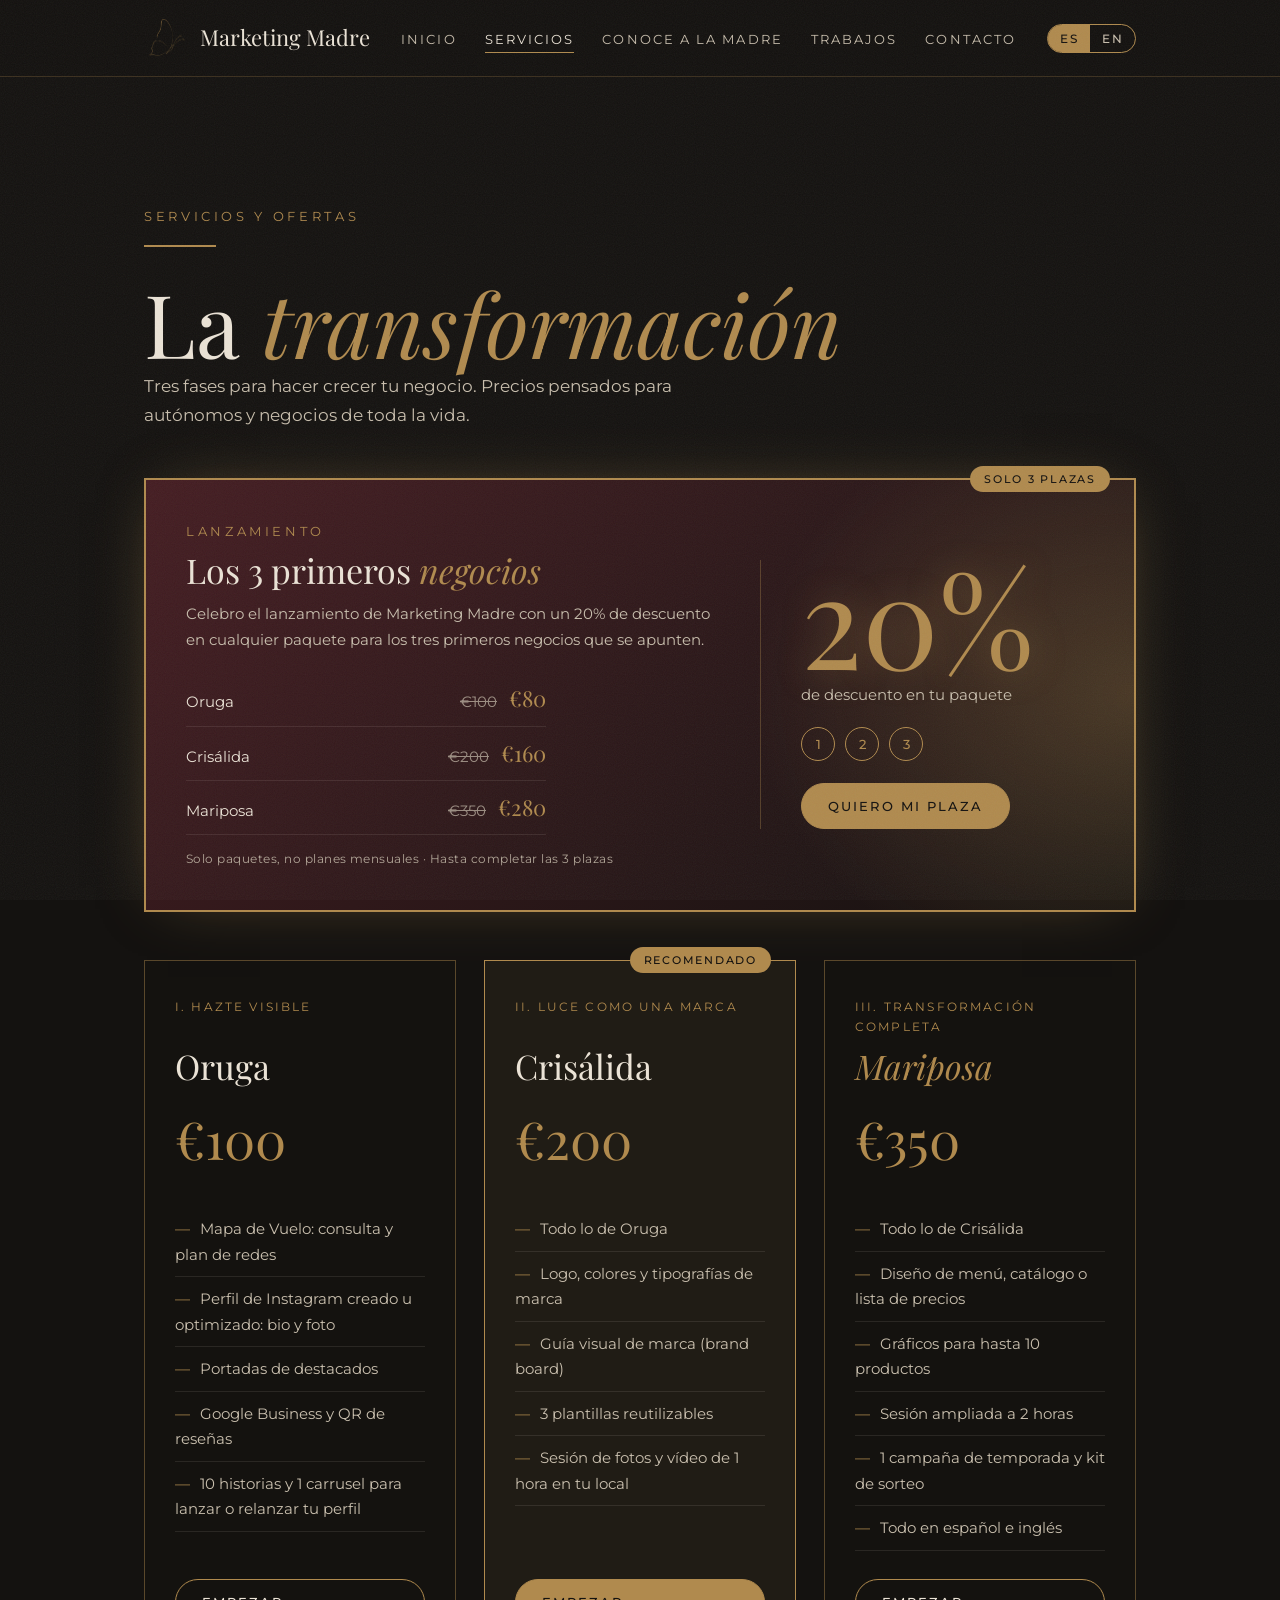
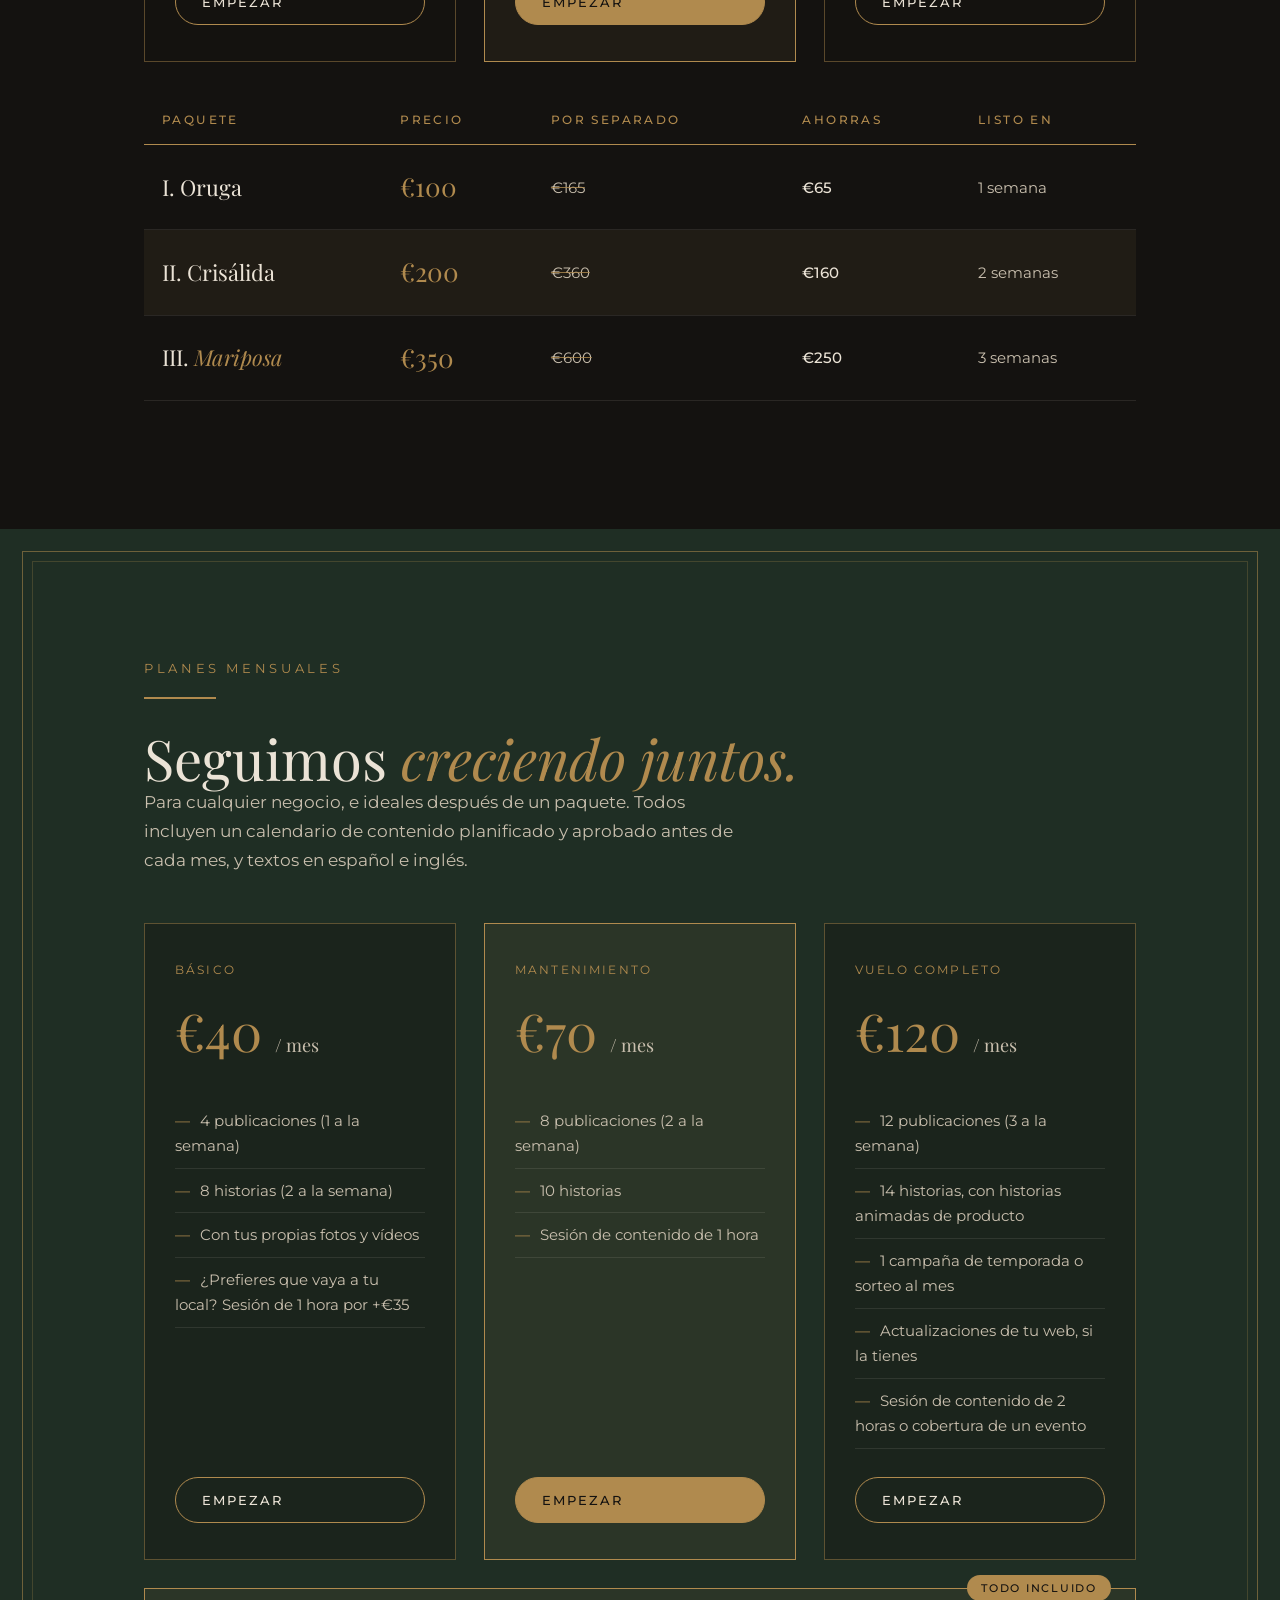
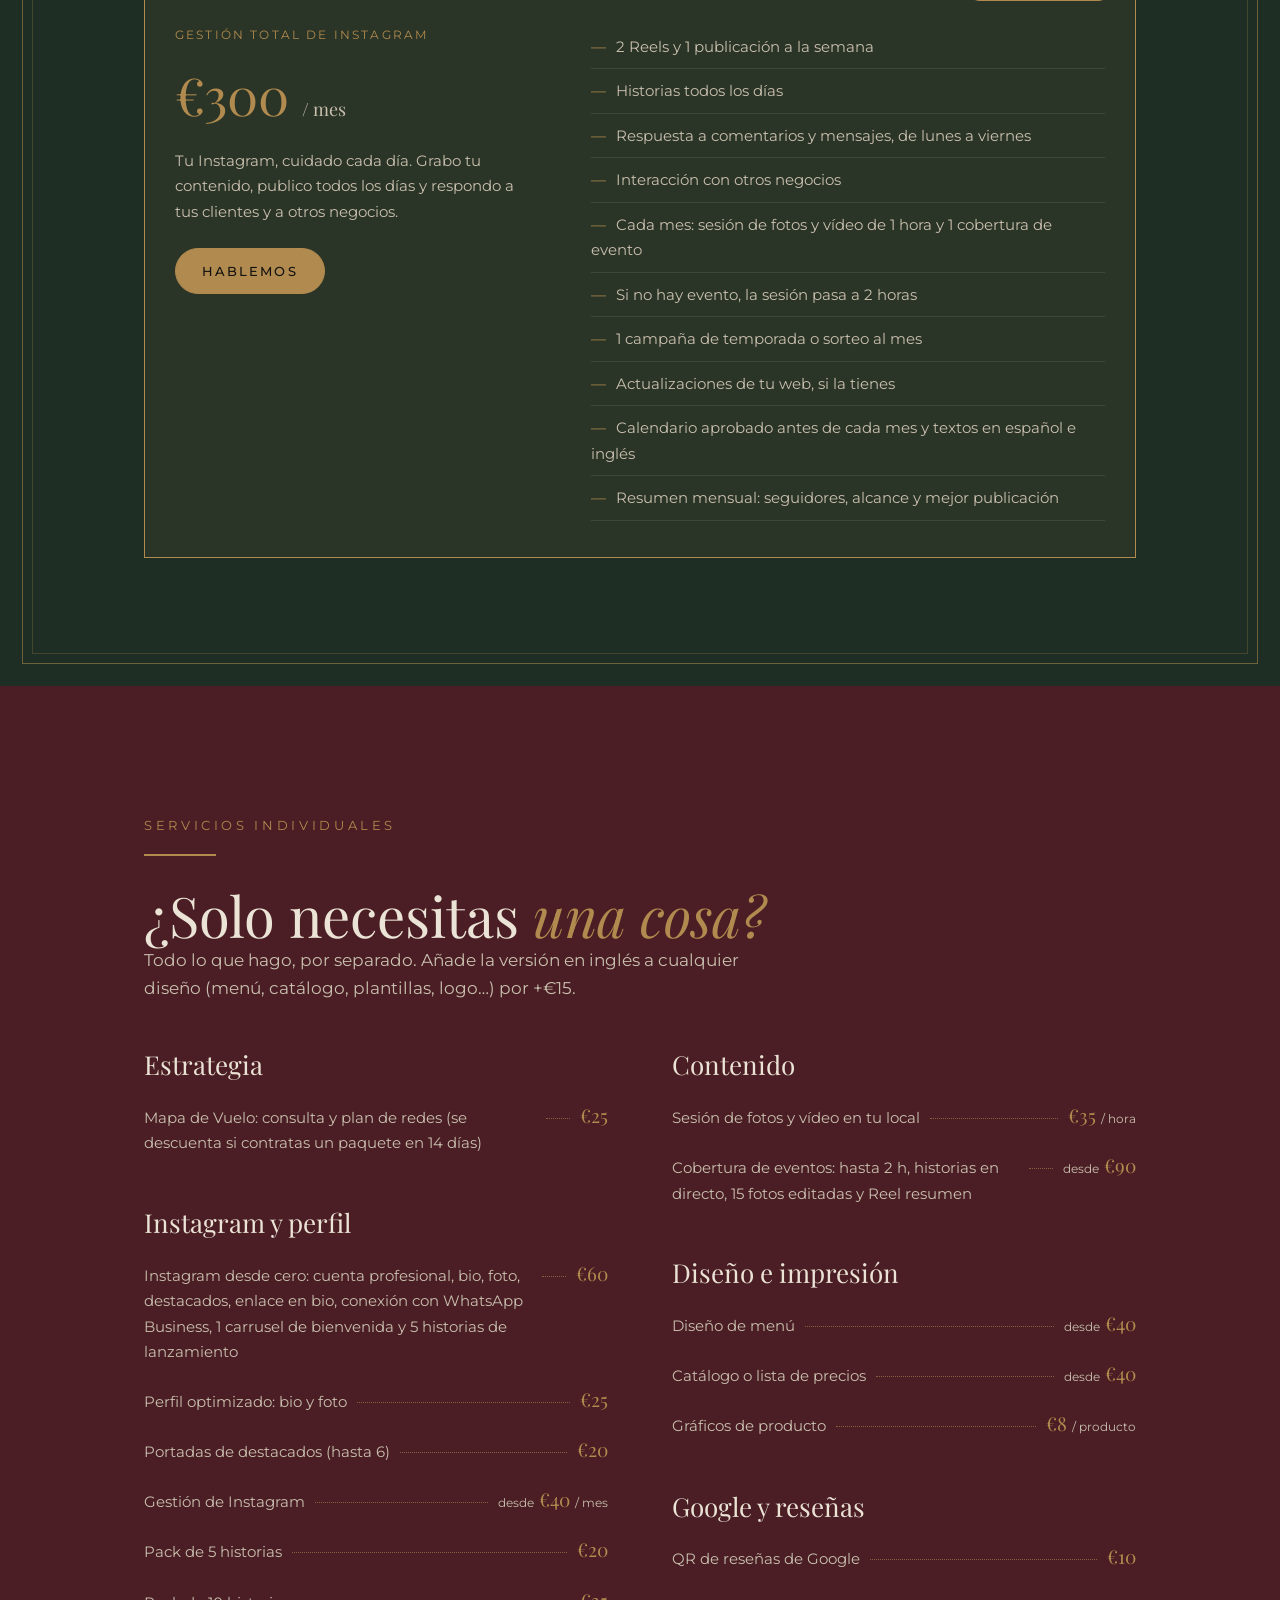
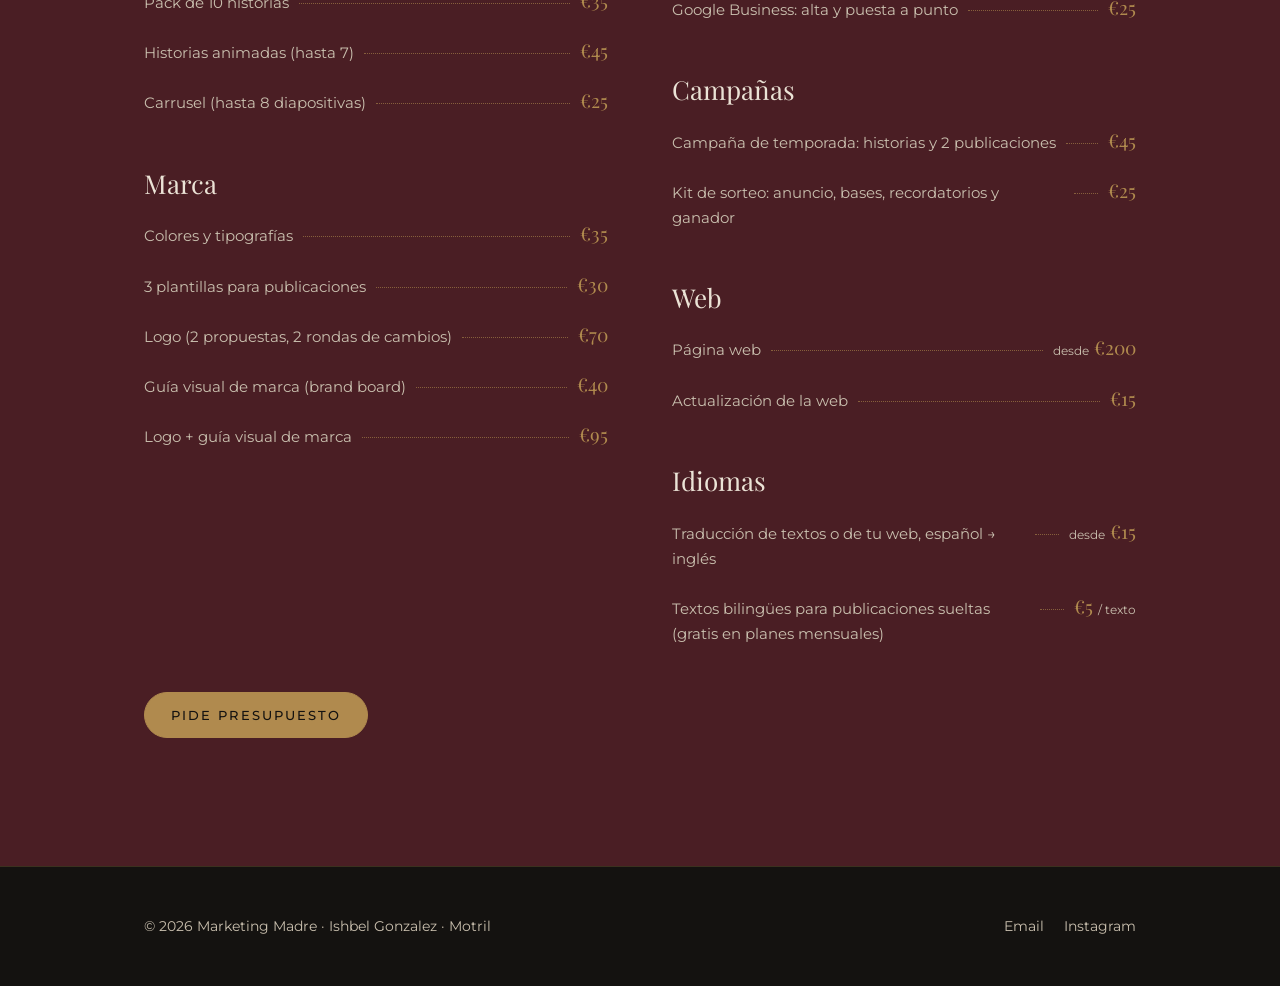
==== commit 89cdfb74: "Servicios: launch offer (20% for first 3), new monthly plan counts, clearer terms - Replace Mapa de " ====
--- a/servicios.html
+++ b/servicios.html
@@ -4,7 +4,7 @@
   <meta charset="utf-8">
   <meta name="viewport" content="width=device-width, initial-scale=1">
   <title>Servicios · Marketing Madre</title>
-  <meta name="description" content="Paquetes Oruga, Crisálida y Mariposa, mantenimiento mensual y todos los servicios con precios para pequeños negocios en Motril.">
+  <meta name="description" content="Paquetes Oruga, Crisálida y Mariposa, planes mensuales y todos los servicios con precios para pequeños negocios en Motril.">
   <link rel="icon" href="assets/mm-butterfly-brass.png">
   <link rel="preconnect" href="https://fonts.googleapis.com">
   <link rel="preconnect" href="https://fonts.gstatic.com" crossorigin>
@@ -43,19 +43,28 @@
       <p class="lead" data-lang="es">Tres fases para hacer crecer tu negocio. Precios pensados para autónomos y negocios de toda la vida.</p>
       <p class="lead" data-lang="en">Three phases to grow your business. Prices designed for local, family-run businesses.</p>
 
-      <!-- the hook: a small first step, credited against any package -->
-      <article class="mapa mt-48">
+      <!-- launch offer: 20% off a package for the first 3 businesses -->
+      <article class="mapa launch mt-48">
+        <span class="badge"><span data-lang="es">Solo 3 plazas</span><span data-lang="en">Only 3 spots</span></span>
         <div>
-          <p class="eyebrow"><span data-lang="es">Empieza aquí</span><span data-lang="en">Start here</span></p>
-          <h3 data-lang="es">Mapa de <em>Vuelo</em></h3><h3 data-lang="en">Flight <em>Map</em></h3>
-          <p data-lang="es">Una consulta de 45 minutos, en tu local o por videollamada, y un plan de redes de una página: a quién le hablas, 3 temas de contenido, cada cuánto publicar, 12 ideas para el mes y 3 mejoras rápidas para esta semana.</p>
-          <p data-lang="en">A 45-minute consultation, at your business or by video call, and a one-page social media plan: who you're talking to, 3 content themes, how often to post, 12 ideas for the month and 3 quick wins for this week.</p>
+          <p class="eyebrow"><span data-lang="es">Lanzamiento</span><span data-lang="en">Launch offer</span></p>
+          <h3 data-lang="es">Los 3 primeros <em>negocios</em></h3><h3 data-lang="en">The first 3 <em>businesses</em></h3>
+          <p data-lang="es">Celebro el lanzamiento de Marketing Madre con un 20% de descuento en cualquier paquete para los tres primeros negocios que se apunten.</p>
+          <p data-lang="en">To celebrate the launch of Marketing Madre, the first three businesses to sign up get 20% off any package.</p>
+          <ul class="launch-prices">
+            <li><span data-lang="es">Oruga</span><span data-lang="en">Caterpillar</span><s>€100</s><b>€80</b></li>
+            <li><span data-lang="es">Crisálida</span><span data-lang="en">Chrysalis</span><s>€200</s><b>€160</b></li>
+            <li><span data-lang="es">Mariposa</span><span data-lang="en">Butterfly</span><s>€350</s><b>€280</b></li>
+          </ul>
+          <p class="launch-terms" data-lang="es">Solo paquetes, no planes mensuales · Hasta completar las 3 plazas</p>
+          <p class="launch-terms" data-lang="en">Packages only, not monthly plans · Until all 3 spots are taken</p>
         </div>
         <div class="mapa-side">
-          <p class="price">€25</p>
-          <p class="mapa-note" data-lang="es">Se descuenta de cualquier paquete si reservas en 14 días.</p>
-          <p class="mapa-note" data-lang="en">Fully discounted off any package booked within 14 days.</p>
-          <a class="btn btn-solid" href="contacto.html"><span data-lang="es">Reservar</span><span data-lang="en">Book now</span></a>
+          <p class="launch-num">20%</p>
+          <p class="mapa-note" data-lang="es">de descuento en tu paquete</p>
+          <p class="mapa-note" data-lang="en">off your package</p>
+          <p class="spots" aria-hidden="true"><i>1</i><i>2</i><i>3</i></p>
+          <a class="btn btn-solid" href="contacto.html"><span data-lang="es">Quiero mi plaza</span><span data-lang="en">Claim my spot</span></a>
         </div>
       </article>
 
@@ -82,7 +91,7 @@
         </article>
 
         <article class="tier featured">
-          <span class="badge"><span data-lang="es">Más popular</span><span data-lang="en">Most popular</span></span>
+          <span class="badge"><span data-lang="es">Recomendado</span><span data-lang="en">Recommended</span></span>
           <p class="eyebrow">II. <span data-lang="es">Luce como una marca</span><span data-lang="en">Look like a brand</span></p>
           <h3 data-lang="es">Crisálida</h3><h3 data-lang="en">Chrysalis</h3>
           <p class="price">€200</p>
@@ -166,31 +175,34 @@
 
   <section class="bg-forest framed">
     <div class="wrap">
-      <p class="eyebrow"><span data-lang="es">Mantenimiento mensual</span><span data-lang="en">Monthly care</span></p>
+      <p class="eyebrow"><span data-lang="es">Planes mensuales</span><span data-lang="en">Monthly plans</span></p>
       <hr class="rule">
       <h2 data-lang="es">Seguimos <em>creciendo juntos.</em></h2>
       <h2 data-lang="en">Let's keep <em>growing together.</em></h2>
-      <p class="lead" data-lang="es">Para clientes que ya tienen un paquete. Incluye un calendario de contenido planificado y aprobado antes de cada mes, y textos en español e inglés.</p>
-      <p class="lead" data-lang="en">For clients who've completed a package. Includes a content calendar planned and approved before each month, and captions in Spanish and English.</p>
+      <p class="lead" data-lang="es">Para cualquier negocio, e ideales después de un paquete. Todos incluyen un calendario de contenido planificado y aprobado antes de cada mes, y textos en español e inglés.</p>
+      <p class="lead" data-lang="en">For any business, and ideal after a package. Every plan includes a content calendar planned and approved before each month, and captions in Spanish and English.</p>
 
       <div class="grid-3 mt-48">
         <article class="tier">
           <p class="eyebrow"><span data-lang="es">Básico</span><span data-lang="en">Basic</span></p>
           <p class="price">€40 <small data-lang="es">/ mes</small><small data-lang="en">/ month</small></p>
-          <ul data-lang="es"><li>3 publicaciones</li><li>6 historias</li><li>Sesión de contenido de 45 minutos</li></ul>
-          <ul data-lang="en"><li>3 posts</li><li>6 stories</li><li>45-minute content session</li></ul>
+          <ul data-lang="es"><li>4 publicaciones (1 a la semana)</li><li>8 historias (2 a la semana)</li><li>Con tus propias fotos y vídeos</li><li>¿Prefieres que vaya a tu local? Sesión de 1 hora por +€35</li></ul>
+          <ul data-lang="en"><li>4 posts (1 a week)</li><li>8 stories (2 a week)</li><li>Made from your own photos and videos</li><li>Want me at your business? Add a 1-hour session for +€35</li></ul>
+          <a class="btn btn-ghost" href="contacto.html"><span data-lang="es">Empezar</span><span data-lang="en">Start</span></a>
         </article>
         <article class="tier featured">
           <p class="eyebrow"><span data-lang="es">Mantenimiento</span><span data-lang="en">Maintenance</span></p>
           <p class="price">€70 <small data-lang="es">/ mes</small><small data-lang="en">/ month</small></p>
-          <ul data-lang="es"><li>5 publicaciones</li><li>8 historias</li><li>Sesión de contenido de 1 hora</li></ul>
-          <ul data-lang="en"><li>5 posts</li><li>8 stories</li><li>1-hour content session</li></ul>
+          <ul data-lang="es"><li>8 publicaciones (2 a la semana)</li><li>10 historias</li><li>Sesión de contenido de 1 hora</li></ul>
+          <ul data-lang="en"><li>8 posts (2 a week)</li><li>10 stories</li><li>1-hour content session</li></ul>
+          <a class="btn btn-solid" href="contacto.html"><span data-lang="es">Empezar</span><span data-lang="en">Start</span></a>
         </article>
         <article class="tier">
           <p class="eyebrow"><span data-lang="es">Vuelo completo</span><span data-lang="en">Full flight</span></p>
           <p class="price">€120 <small data-lang="es">/ mes</small><small data-lang="en">/ month</small></p>
-          <ul data-lang="es"><li>6 publicaciones</li><li>12 historias, con historias animadas de producto</li><li>1 campaña de temporada o sorteo al mes</li><li>Actualizaciones de tu web, si la tienes</li><li>Sesión de contenido de 2 horas o cobertura de un evento</li></ul>
-          <ul data-lang="en"><li>6 posts</li><li>12 stories, including animated product stories</li><li>1 seasonal campaign or giveaway a month</li><li>Updates to your website, if you have one</li><li>2-hour content session or one event covered</li></ul>
+          <ul data-lang="es"><li>12 publicaciones (3 a la semana)</li><li>14 historias, con historias animadas de producto</li><li>1 campaña de temporada o sorteo al mes</li><li>Actualizaciones de tu web, si la tienes</li><li>Sesión de contenido de 2 horas o cobertura de un evento</li></ul>
+          <ul data-lang="en"><li>12 posts (3 a week)</li><li>14 stories, including animated product stories</li><li>1 seasonal campaign or giveaway a month</li><li>Updates to your website, if you have one</li><li>2-hour content session or one event covered</li></ul>
+          <a class="btn btn-ghost" href="contacto.html"><span data-lang="es">Empezar</span><span data-lang="en">Start</span></a>
         </article>
       </div>
 
@@ -203,8 +215,8 @@
           <p class="tier-note" data-lang="en">Your Instagram, looked after every day. I shoot your content, post every day and reply to your customers and other businesses.</p>
           <a class="btn btn-solid" href="contacto.html"><span data-lang="es">Hablemos</span><span data-lang="en">Let's talk</span></a>
         </div>
-        <ul data-lang="es"><li>2 Reels y 1 publicación a la semana</li><li>Historias todos los días</li><li>Respuesta a comentarios y mensajes, de lunes a viernes</li><li>Interacción con otros negocios</li><li>Cada mes: sesión de fotos y vídeo de 1 hora y 1 cobertura de evento</li><li>Si no hay evento, la sesión pasa a 2 horas</li><li>Calendario aprobado antes de cada mes y textos en español e inglés</li><li>Resumen mensual: seguidores, alcance y mejor publicación</li></ul>
-        <ul data-lang="en"><li>2 Reels and 1 post a week</li><li>Stories every day</li><li>Replies to comments and messages, Monday to Friday</li><li>Engagement with other businesses</li><li>Every month: a 1-hour photo and video session and 1 event covered</li><li>No event that month? The session becomes 2 hours</li><li>Calendar approved before each month, with captions in Spanish and English</li><li>Monthly summary: followers, reach and best post</li></ul>
+        <ul data-lang="es"><li>2 Reels y 1 publicación a la semana</li><li>Historias todos los días</li><li>Respuesta a comentarios y mensajes, de lunes a viernes</li><li>Interacción con otros negocios</li><li>Cada mes: sesión de fotos y vídeo de 1 hora y 1 cobertura de evento</li><li>Si no hay evento, la sesión pasa a 2 horas</li><li>1 campaña de temporada o sorteo al mes</li><li>Actualizaciones de tu web, si la tienes</li><li>Calendario aprobado antes de cada mes y textos en español e inglés</li><li>Resumen mensual: seguidores, alcance y mejor publicación</li></ul>
+        <ul data-lang="en"><li>2 Reels and 1 post a week</li><li>Stories every day</li><li>Replies to comments and messages, Monday to Friday</li><li>Engagement with other businesses</li><li>Every month: a 1-hour photo and video session and 1 event covered</li><li>No event that month? The session becomes 2 hours</li><li>1 seasonal campaign or giveaway a month</li><li>Updates to your website, if you have one</li><li>Calendar approved before each month, with captions in Spanish and English</li><li>Monthly summary: followers, reach and best post</li></ul>
       </article>
     </div>
   </section>
@@ -215,14 +227,14 @@
       <hr class="rule">
       <h2 data-lang="es">¿Solo necesitas <em>una cosa?</em></h2>
       <h2 data-lang="en">Need just <em>one thing?</em></h2>
-      <p class="lead" data-lang="es">Todo lo que hago, por separado. Añade la versión bilingüe a cualquier servicio por +€15.</p>
-      <p class="lead" data-lang="en">Everything I do, on its own. Add an English version to any service for +€15.</p>
+      <p class="lead" data-lang="es">Todo lo que hago, por separado. Añade la versión en inglés a cualquier diseño (menú, catálogo, plantillas, logo…) por +€15.</p>
+      <p class="lead" data-lang="en">Everything I do, on its own. Add an English version to any design (menu, catalogue, templates, logo…) for +€15.</p>
 
       <div class="menu-list mt-48">
         <div class="menu-group">
           <h3 data-lang="es">Estrategia</h3><h3 data-lang="en">Strategy</h3>
           <ul>
-            <li><span data-lang="es">Mapa de Vuelo: consulta y plan de redes</span><span data-lang="en">Flight Map: consultation and social media plan</span><i></i><b>€25</b></li>
+            <li><span data-lang="es">Mapa de Vuelo: consulta y plan de redes (se descuenta si contratas un paquete en 14 días)</span><span data-lang="en">Flight Map: consultation and social media plan (fully credited if you book a package within 14 days)</span><i></i><b>€25</b></li>
           </ul>
         </div>
         <div class="menu-group">
@@ -287,8 +299,8 @@
         <div class="menu-group">
           <h3 data-lang="es">Idiomas</h3><h3 data-lang="en">Language</h3>
           <ul>
-            <li><span data-lang="es">Traducción español → inglés</span><span data-lang="en">Spanish → English translation</span><i></i><b><small data-lang="es">desde</small><small data-lang="en">from</small> €15</b></li>
-            <li><span data-lang="es">Textos bilingües (gratis en planes mensuales)</span><span data-lang="en">Bilingual captions (free in monthly plans)</span><i></i><b>€5 <small data-lang="es">/ texto</small><small data-lang="en">/ caption</small></b></li>
+            <li><span data-lang="es">Traducción de textos o de tu web, español → inglés</span><span data-lang="en">Spanish → English translation of texts or your website</span><i></i><b><small data-lang="es">desde</small><small data-lang="en">from</small> €15</b></li>
+            <li><span data-lang="es">Textos bilingües para publicaciones sueltas (gratis en planes mensuales)</span><span data-lang="en">Bilingual captions for one-off posts (free in monthly plans)</span><i></i><b>€5 <small data-lang="es">/ texto</small><small data-lang="en">/ caption</small></b></li>
           </ul>
         </div>
       </div>
--- a/styles.css
+++ b/styles.css
@@ -361,6 +361,25 @@
   .mapa { grid-template-columns: 1fr; padding: 32px 24px; gap: 24px; }
   .mapa-side { border-left: 0; padding-left: 0; border-top: 1px solid rgba(176, 138, 78, 0.35); padding-top: 24px; }
 }
+
+/* launch offer: the mapa block, louder */
+.mapa.launch {
+  position: relative;
+  border-width: 2px;
+  background:
+    radial-gradient(ellipse 55% 100% at 100% 50%, rgba(176, 138, 78, 0.3), transparent 70%),
+    linear-gradient(135deg, rgba(74, 30, 36, 0.9), rgba(20, 18, 16, 0.85));
+  box-shadow: 0 0 60px -24px rgba(176, 138, 78, 0.6);
+}
+.mapa.launch .mapa-side p.launch-num { font-family: var(--serif); font-size: clamp(84px, 11vw, 128px); line-height: 0.9; color: var(--brass); text-shadow: 0 0 36px rgba(176, 138, 78, 0.45); }
+.launch .launch-prices { list-style: none; margin: 20px 0 0; max-width: 360px; }
+.launch .launch-prices li { display: flex; align-items: baseline; gap: 12px; padding: 8px 0; border-bottom: 1px solid rgba(235, 227, 214, 0.1); font-size: 15px; }
+.launch .launch-prices li > span { flex: 1; color: var(--bone); }
+.launch .launch-prices s { color: var(--muted); opacity: 0.7; }
+.launch .launch-prices b { font-family: var(--serif); font-size: 22px; font-weight: 400; color: var(--brass); }
+.mapa.launch p.launch-terms { font-size: 12px; letter-spacing: 0.04em; margin-top: 14px; opacity: 0.85; }
+.launch .spots { display: flex; gap: 10px; margin: 0 0 22px; }
+.launch .spots i { width: 34px; height: 34px; border: 1px solid var(--brass); border-radius: 50%; display: grid; place-items: center; font: 500 13px var(--sans); font-style: normal; color: var(--brass); }
 
 /* package comparison table */
 .compare { width: 100%; border-collapse: collapse; }
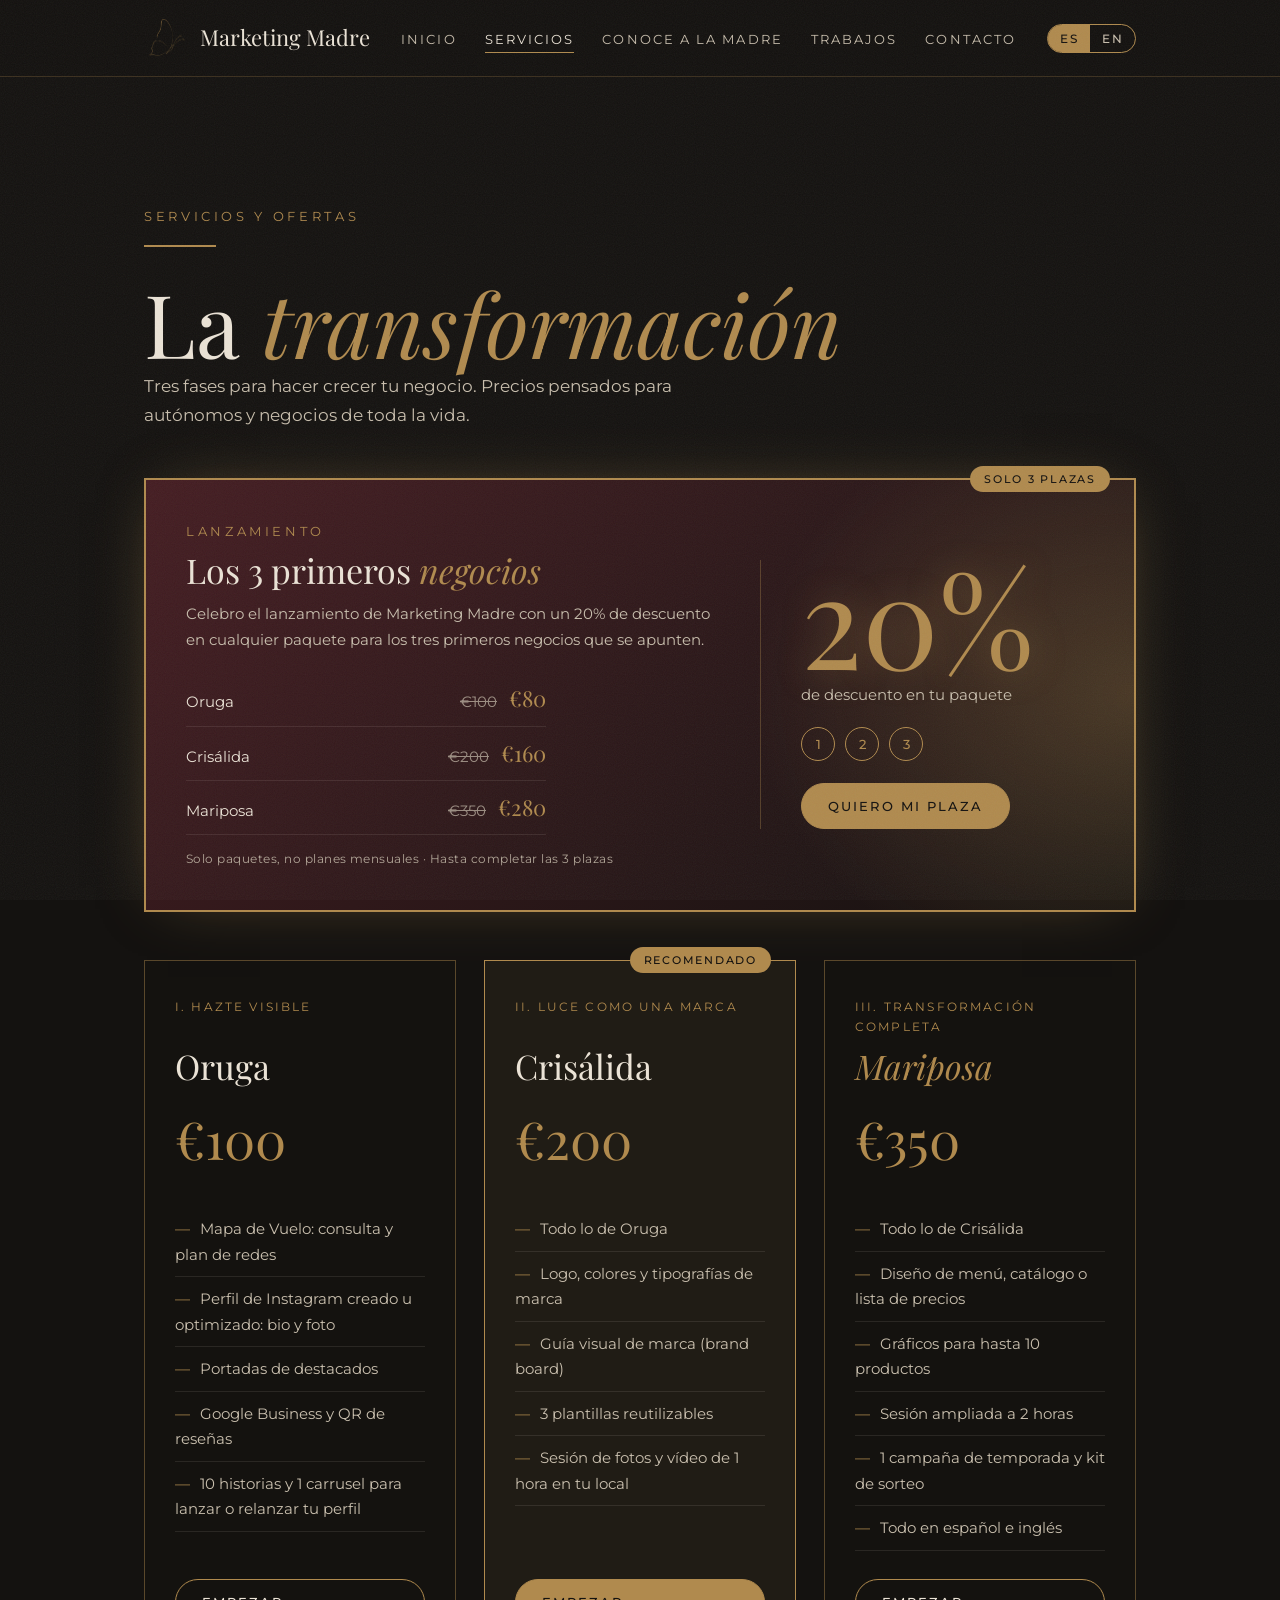
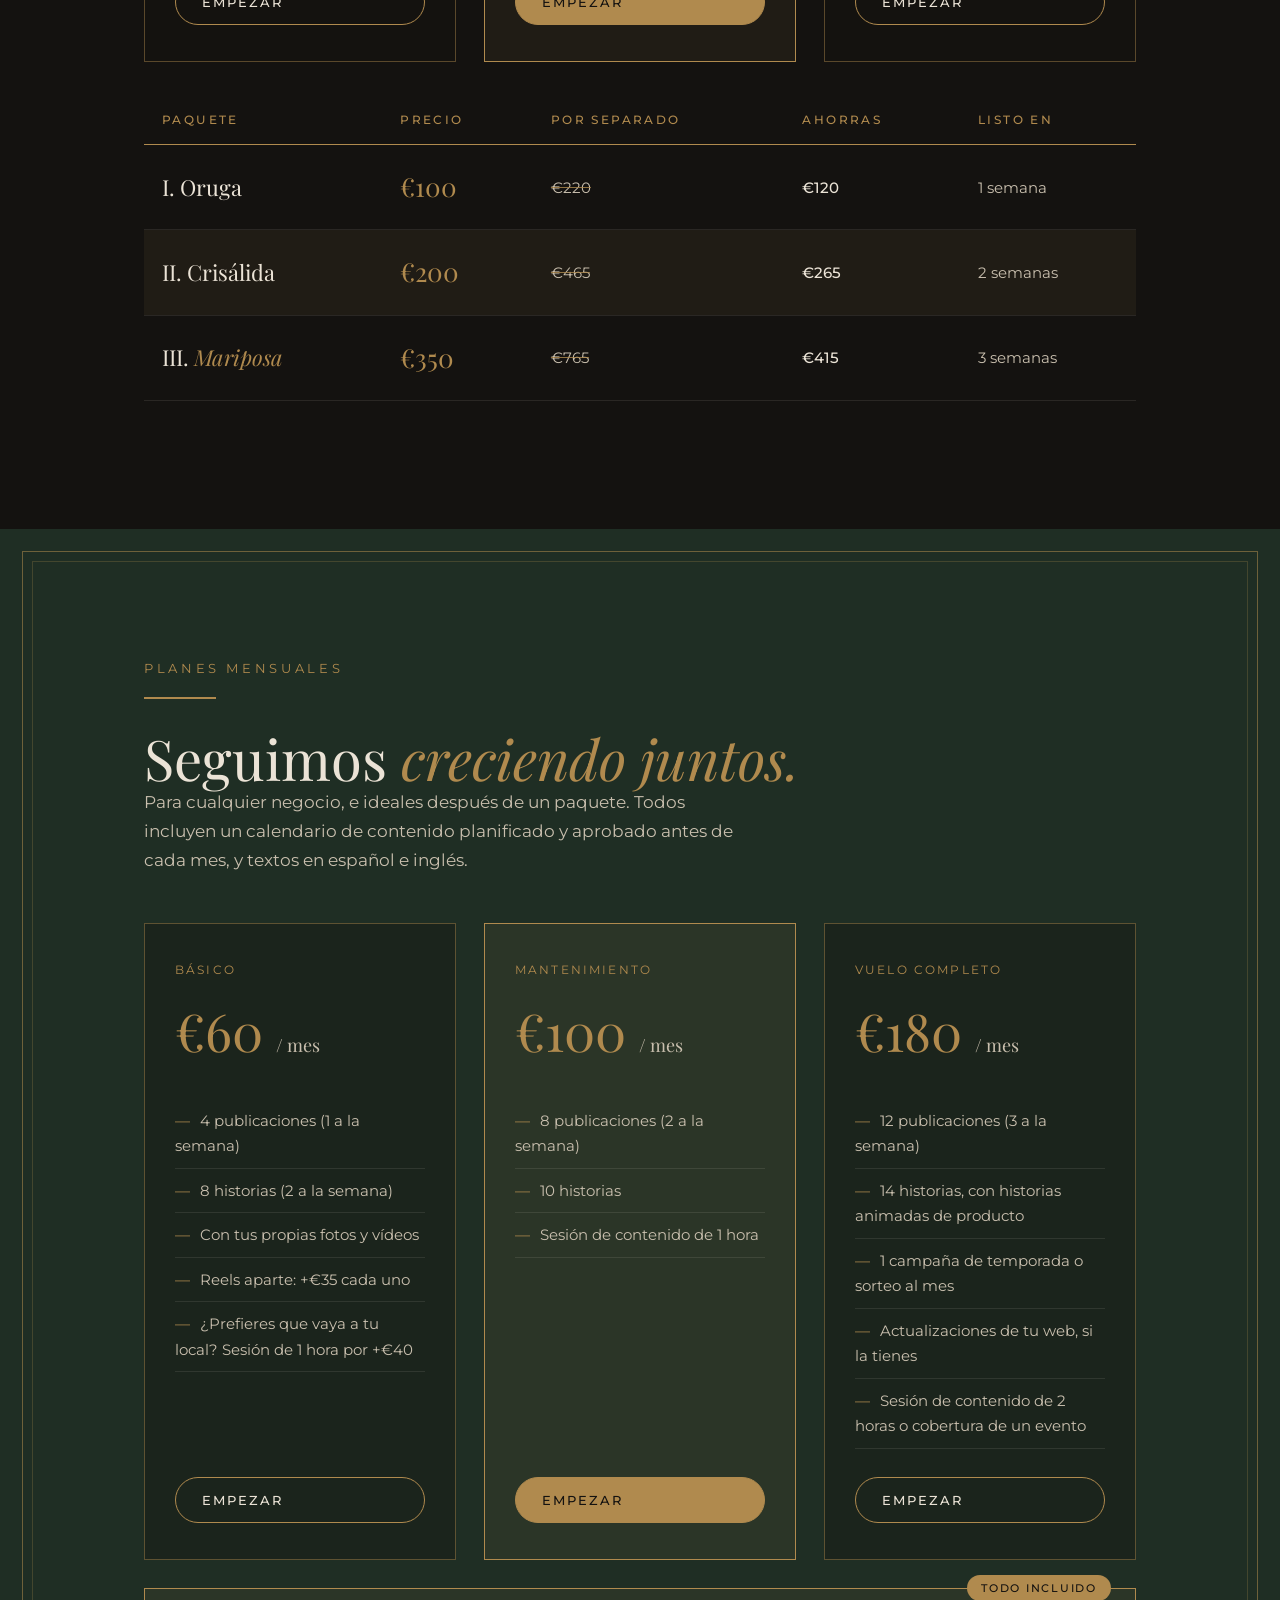
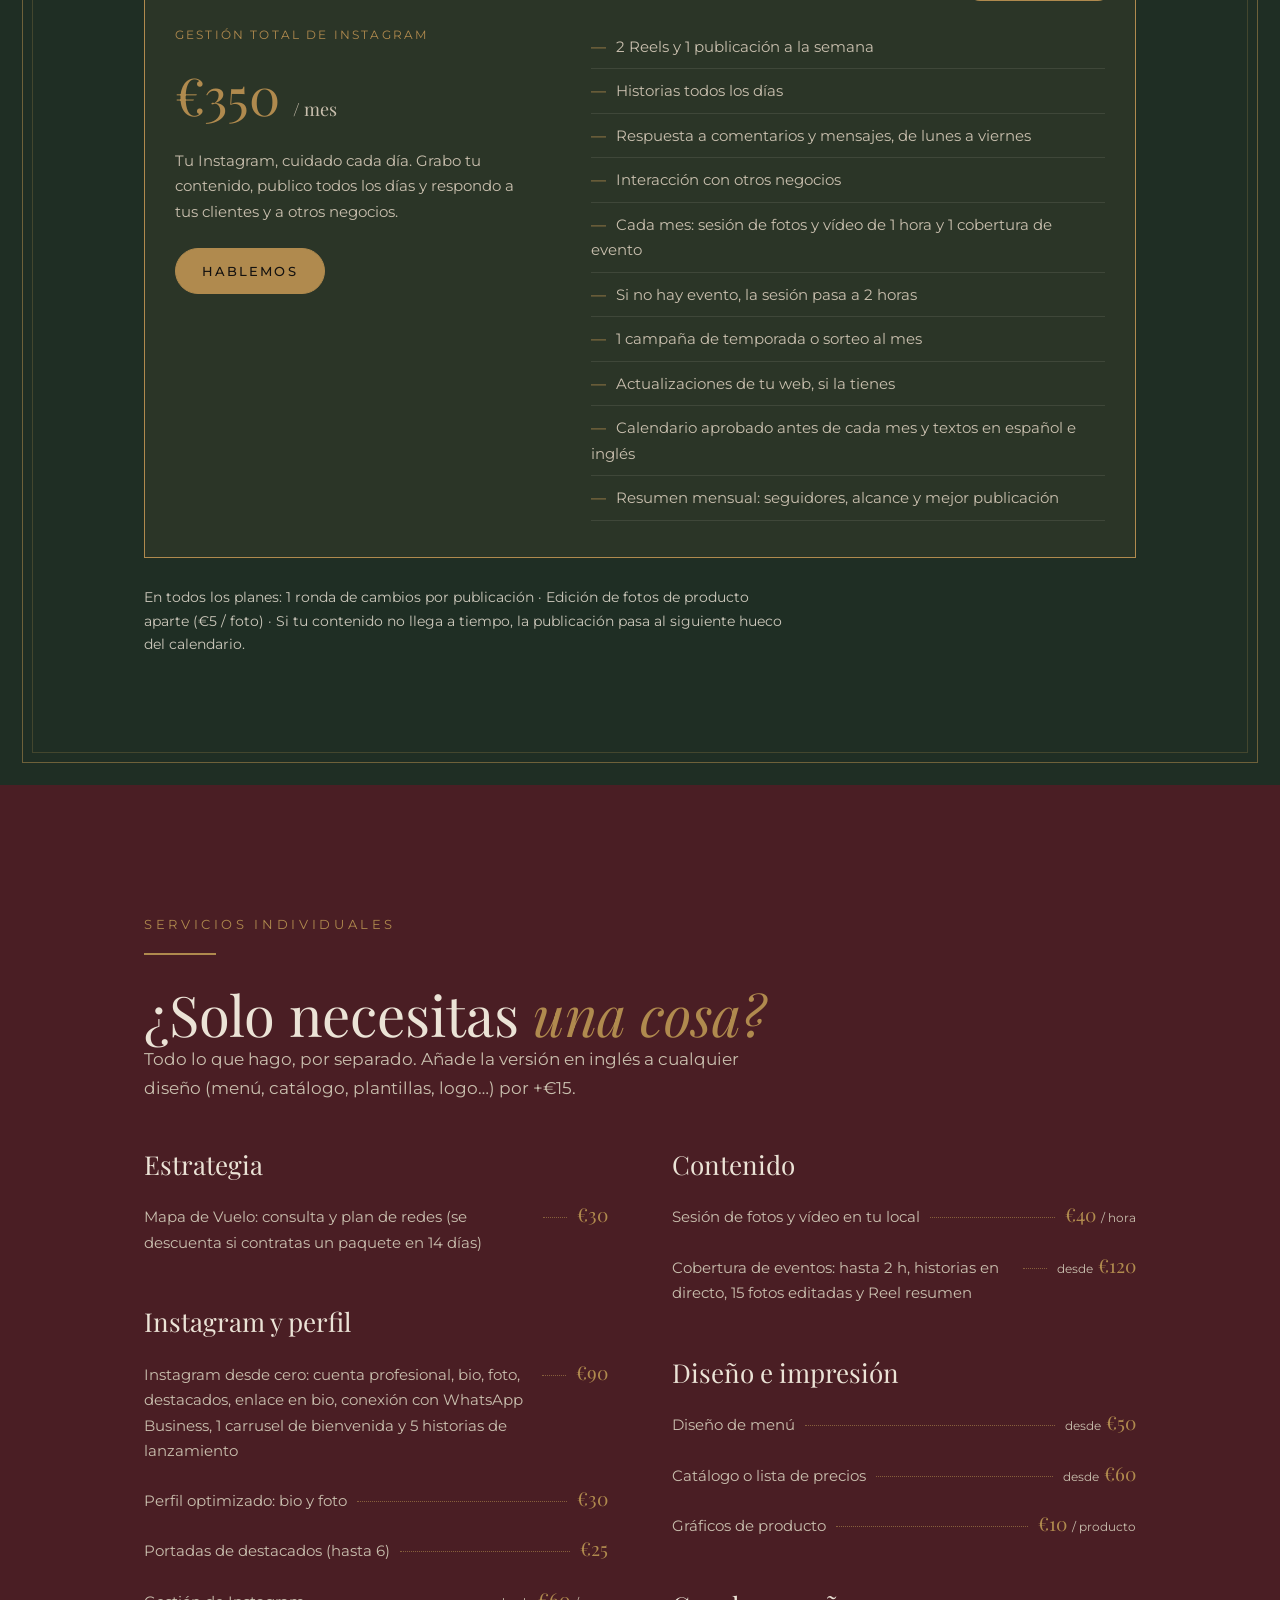
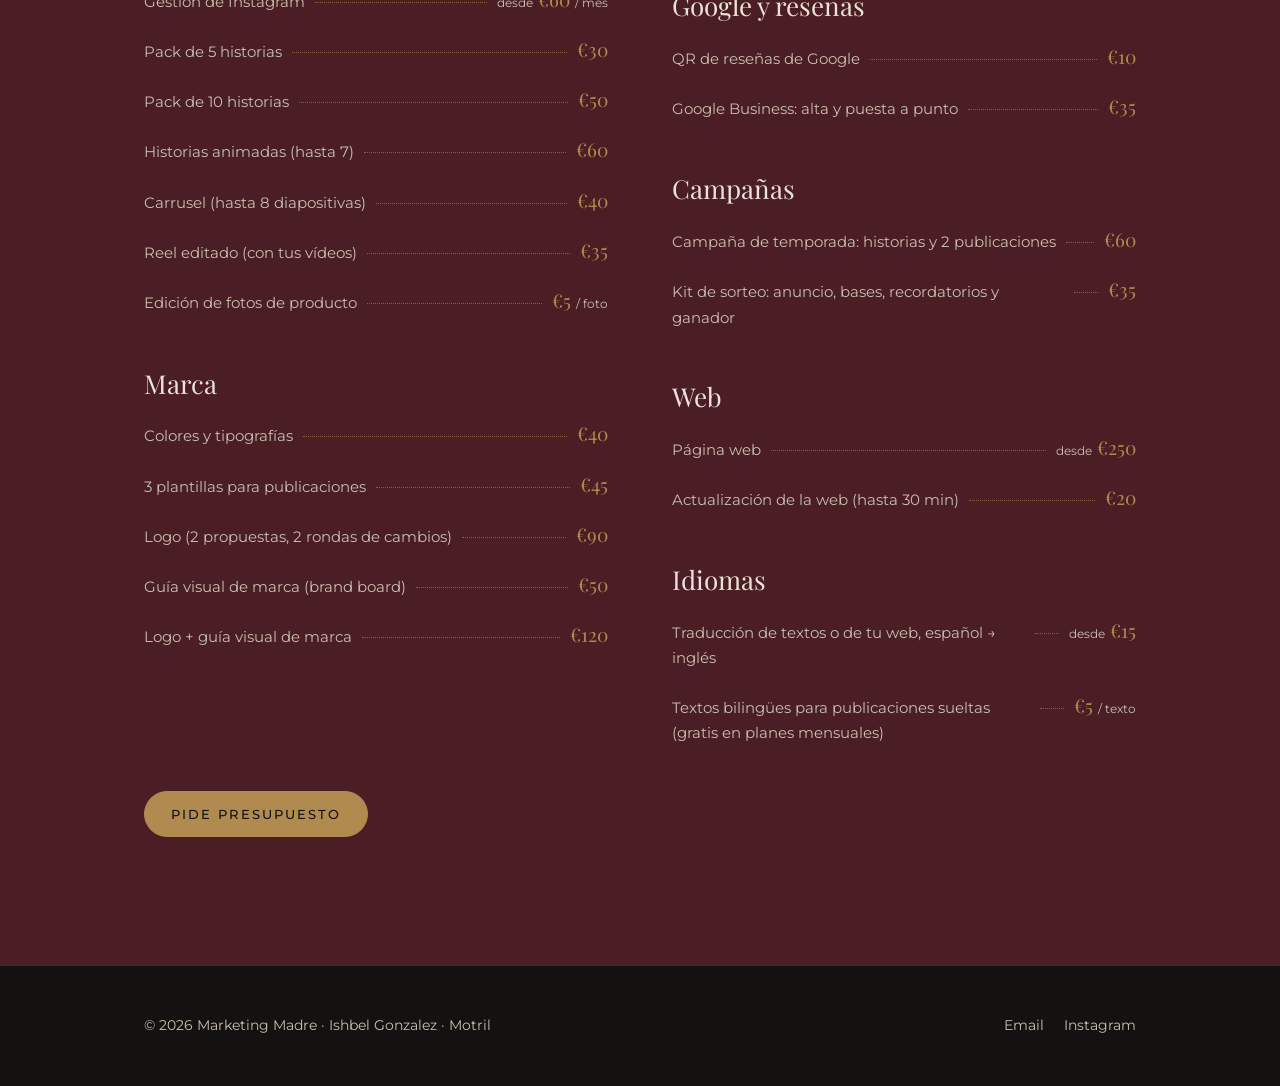
==== commit deb43b9c: "Servicios: new prices for monthly plans and individual services Monthly: Básico €60, Mantenimiento €" ====
--- a/servicios.html
+++ b/servicios.html
@@ -150,22 +150,22 @@
           <tr>
             <td>I. <span data-lang="es">Oruga</span><span data-lang="en">Caterpillar</span></td>
             <td class="c-price" data-es="Precio" data-en="Price">€100</td>
-            <td data-es="Por separado" data-en="Separately"><s>€165</s></td>
-            <td class="c-save" data-es="Ahorras" data-en="You save">€65</td>
+            <td data-es="Por separado" data-en="Separately"><s>€220</s></td>
+            <td class="c-save" data-es="Ahorras" data-en="You save">€120</td>
             <td data-es="Listo en" data-en="Ready in"><span data-lang="es">1 semana</span><span data-lang="en">1 week</span></td>
           </tr>
           <tr class="featured">
             <td>II. <span data-lang="es">Crisálida</span><span data-lang="en">Chrysalis</span></td>
             <td class="c-price" data-es="Precio" data-en="Price">€200</td>
-            <td data-es="Por separado" data-en="Separately"><s>€360</s></td>
-            <td class="c-save" data-es="Ahorras" data-en="You save">€160</td>
+            <td data-es="Por separado" data-en="Separately"><s>€465</s></td>
+            <td class="c-save" data-es="Ahorras" data-en="You save">€265</td>
             <td data-es="Listo en" data-en="Ready in"><span data-lang="es">2 semanas</span><span data-lang="en">2 weeks</span></td>
           </tr>
           <tr>
             <td>III. <em data-lang="es">Mariposa</em><em data-lang="en">Butterfly</em></td>
             <td class="c-price" data-es="Precio" data-en="Price">€350</td>
-            <td data-es="Por separado" data-en="Separately"><s>€600</s></td>
-            <td class="c-save" data-es="Ahorras" data-en="You save">€250</td>
+            <td data-es="Por separado" data-en="Separately"><s>€765</s></td>
+            <td class="c-save" data-es="Ahorras" data-en="You save">€415</td>
             <td data-es="Listo en" data-en="Ready in"><span data-lang="es">3 semanas</span><span data-lang="en">3 weeks</span></td>
           </tr>
         </tbody>
@@ -185,21 +185,21 @@
       <div class="grid-3 mt-48">
         <article class="tier">
           <p class="eyebrow"><span data-lang="es">Básico</span><span data-lang="en">Basic</span></p>
-          <p class="price">€40 <small data-lang="es">/ mes</small><small data-lang="en">/ month</small></p>
-          <ul data-lang="es"><li>4 publicaciones (1 a la semana)</li><li>8 historias (2 a la semana)</li><li>Con tus propias fotos y vídeos</li><li>¿Prefieres que vaya a tu local? Sesión de 1 hora por +€35</li></ul>
-          <ul data-lang="en"><li>4 posts (1 a week)</li><li>8 stories (2 a week)</li><li>Made from your own photos and videos</li><li>Want me at your business? Add a 1-hour session for +€35</li></ul>
+          <p class="price">€60 <small data-lang="es">/ mes</small><small data-lang="en">/ month</small></p>
+          <ul data-lang="es"><li>4 publicaciones (1 a la semana)</li><li>8 historias (2 a la semana)</li><li>Con tus propias fotos y vídeos</li><li>Reels aparte: +€35 cada uno</li><li>¿Prefieres que vaya a tu local? Sesión de 1 hora por +€40</li></ul>
+          <ul data-lang="en"><li>4 posts (1 a week)</li><li>8 stories (2 a week)</li><li>Made from your own photos and videos</li><li>Reels are extra: +€35 each</li><li>Want me at your business? Add a 1-hour session for +€40</li></ul>
           <a class="btn btn-ghost" href="contacto.html"><span data-lang="es">Empezar</span><span data-lang="en">Start</span></a>
         </article>
         <article class="tier featured">
           <p class="eyebrow"><span data-lang="es">Mantenimiento</span><span data-lang="en">Maintenance</span></p>
-          <p class="price">€70 <small data-lang="es">/ mes</small><small data-lang="en">/ month</small></p>
+          <p class="price">€100 <small data-lang="es">/ mes</small><small data-lang="en">/ month</small></p>
           <ul data-lang="es"><li>8 publicaciones (2 a la semana)</li><li>10 historias</li><li>Sesión de contenido de 1 hora</li></ul>
           <ul data-lang="en"><li>8 posts (2 a week)</li><li>10 stories</li><li>1-hour content session</li></ul>
           <a class="btn btn-solid" href="contacto.html"><span data-lang="es">Empezar</span><span data-lang="en">Start</span></a>
         </article>
         <article class="tier">
           <p class="eyebrow"><span data-lang="es">Vuelo completo</span><span data-lang="en">Full flight</span></p>
-          <p class="price">€120 <small data-lang="es">/ mes</small><small data-lang="en">/ month</small></p>
+          <p class="price">€180 <small data-lang="es">/ mes</small><small data-lang="en">/ month</small></p>
           <ul data-lang="es"><li>12 publicaciones (3 a la semana)</li><li>14 historias, con historias animadas de producto</li><li>1 campaña de temporada o sorteo al mes</li><li>Actualizaciones de tu web, si la tienes</li><li>Sesión de contenido de 2 horas o cobertura de un evento</li></ul>
           <ul data-lang="en"><li>12 posts (3 a week)</li><li>14 stories, including animated product stories</li><li>1 seasonal campaign or giveaway a month</li><li>Updates to your website, if you have one</li><li>2-hour content session or one event covered</li></ul>
           <a class="btn btn-ghost" href="contacto.html"><span data-lang="es">Empezar</span><span data-lang="en">Start</span></a>
@@ -210,7 +210,7 @@
         <span class="badge"><span data-lang="es">Todo incluido</span><span data-lang="en">All in</span></span>
         <div class="tier-wide-head">
           <p class="eyebrow"><span data-lang="es">Gestión total de Instagram</span><span data-lang="en">Full Instagram management</span></p>
-          <p class="price">€300 <small data-lang="es">/ mes</small><small data-lang="en">/ month</small></p>
+          <p class="price">€350 <small data-lang="es">/ mes</small><small data-lang="en">/ month</small></p>
           <p class="tier-note" data-lang="es">Tu Instagram, cuidado cada día. Grabo tu contenido, publico todos los días y respondo a tus clientes y a otros negocios.</p>
           <p class="tier-note" data-lang="en">Your Instagram, looked after every day. I shoot your content, post every day and reply to your customers and other businesses.</p>
           <a class="btn btn-solid" href="contacto.html"><span data-lang="es">Hablemos</span><span data-lang="en">Let's talk</span></a>
@@ -218,6 +218,9 @@
         <ul data-lang="es"><li>2 Reels y 1 publicación a la semana</li><li>Historias todos los días</li><li>Respuesta a comentarios y mensajes, de lunes a viernes</li><li>Interacción con otros negocios</li><li>Cada mes: sesión de fotos y vídeo de 1 hora y 1 cobertura de evento</li><li>Si no hay evento, la sesión pasa a 2 horas</li><li>1 campaña de temporada o sorteo al mes</li><li>Actualizaciones de tu web, si la tienes</li><li>Calendario aprobado antes de cada mes y textos en español e inglés</li><li>Resumen mensual: seguidores, alcance y mejor publicación</li></ul>
         <ul data-lang="en"><li>2 Reels and 1 post a week</li><li>Stories every day</li><li>Replies to comments and messages, Monday to Friday</li><li>Engagement with other businesses</li><li>Every month: a 1-hour photo and video session and 1 event covered</li><li>No event that month? The session becomes 2 hours</li><li>1 seasonal campaign or giveaway a month</li><li>Updates to your website, if you have one</li><li>Calendar approved before each month, with captions in Spanish and English</li><li>Monthly summary: followers, reach and best post</li></ul>
       </article>
+
+      <p class="plan-terms" data-lang="es">En todos los planes: 1 ronda de cambios por publicación · Edición de fotos de producto aparte (€5 / foto) · Si tu contenido no llega a tiempo, la publicación pasa al siguiente hueco del calendario.</p>
+      <p class="plan-terms" data-lang="en">On every plan: 1 round of changes per post · Product photo editing is extra (€5 / photo) · If your content doesn't arrive on time, the post moves to the next free slot in the calendar.</p>
     </div>
   </section>
 
@@ -234,66 +237,68 @@
         <div class="menu-group">
           <h3 data-lang="es">Estrategia</h3><h3 data-lang="en">Strategy</h3>
           <ul>
-            <li><span data-lang="es">Mapa de Vuelo: consulta y plan de redes (se descuenta si contratas un paquete en 14 días)</span><span data-lang="en">Flight Map: consultation and social media plan (fully credited if you book a package within 14 days)</span><i></i><b>€25</b></li>
+            <li><span data-lang="es">Mapa de Vuelo: consulta y plan de redes (se descuenta si contratas un paquete en 14 días)</span><span data-lang="en">Flight Map: consultation and social media plan (fully credited if you book a package within 14 days)</span><i></i><b>€30</b></li>
           </ul>
         </div>
         <div class="menu-group">
           <h3 data-lang="es">Instagram y perfil</h3><h3 data-lang="en">Instagram and profile</h3>
           <ul>
-            <li><span data-lang="es">Instagram desde cero: cuenta profesional, bio, foto, destacados, enlace en bio, conexión con WhatsApp Business, 1 carrusel de bienvenida y 5 historias de lanzamiento</span><span data-lang="en">Instagram from scratch: professional account, bio, photo, highlights, link in bio, WhatsApp Business connection, 1 welcome carousel and 5 launch stories</span><i></i><b>€60</b></li>
-            <li><span data-lang="es">Perfil optimizado: bio y foto</span><span data-lang="en">Profile optimisation: bio and photo</span><i></i><b>€25</b></li>
-            <li><span data-lang="es">Portadas de destacados (hasta 6)</span><span data-lang="en">Highlight covers (up to 6)</span><i></i><b>€20</b></li>
-            <li><span data-lang="es">Gestión de Instagram</span><span data-lang="en">Instagram management</span><i></i><b><small data-lang="es">desde</small><small data-lang="en">from</small> €40 <small data-lang="es">/ mes</small><small data-lang="en">/ month</small></b></li>
-            <li><span data-lang="es">Pack de 5 historias</span><span data-lang="en">5-story pack</span><i></i><b>€20</b></li>
-            <li><span data-lang="es">Pack de 10 historias</span><span data-lang="en">10-story pack</span><i></i><b>€35</b></li>
-            <li><span data-lang="es">Historias animadas (hasta 7)</span><span data-lang="en">Animated stories (up to 7)</span><i></i><b>€45</b></li>
-            <li><span data-lang="es">Carrusel (hasta 8 diapositivas)</span><span data-lang="en">Carousel (up to 8 slides)</span><i></i><b>€25</b></li>
+            <li><span data-lang="es">Instagram desde cero: cuenta profesional, bio, foto, destacados, enlace en bio, conexión con WhatsApp Business, 1 carrusel de bienvenida y 5 historias de lanzamiento</span><span data-lang="en">Instagram from scratch: professional account, bio, photo, highlights, link in bio, WhatsApp Business connection, 1 welcome carousel and 5 launch stories</span><i></i><b>€90</b></li>
+            <li><span data-lang="es">Perfil optimizado: bio y foto</span><span data-lang="en">Profile optimisation: bio and photo</span><i></i><b>€30</b></li>
+            <li><span data-lang="es">Portadas de destacados (hasta 6)</span><span data-lang="en">Highlight covers (up to 6)</span><i></i><b>€25</b></li>
+            <li><span data-lang="es">Gestión de Instagram</span><span data-lang="en">Instagram management</span><i></i><b><small data-lang="es">desde</small><small data-lang="en">from</small> €60 <small data-lang="es">/ mes</small><small data-lang="en">/ month</small></b></li>
+            <li><span data-lang="es">Pack de 5 historias</span><span data-lang="en">5-story pack</span><i></i><b>€30</b></li>
+            <li><span data-lang="es">Pack de 10 historias</span><span data-lang="en">10-story pack</span><i></i><b>€50</b></li>
+            <li><span data-lang="es">Historias animadas (hasta 7)</span><span data-lang="en">Animated stories (up to 7)</span><i></i><b>€60</b></li>
+            <li><span data-lang="es">Carrusel (hasta 8 diapositivas)</span><span data-lang="en">Carousel (up to 8 slides)</span><i></i><b>€40</b></li>
+            <li><span data-lang="es">Reel editado (con tus vídeos)</span><span data-lang="en">Edited Reel (from your videos)</span><i></i><b>€35</b></li>
+            <li><span data-lang="es">Edición de fotos de producto</span><span data-lang="en">Product photo editing</span><i></i><b>€5 <small data-lang="es">/ foto</small><small data-lang="en">/ photo</small></b></li>
           </ul>
         </div>
         <div class="menu-group">
           <h3 data-lang="es">Marca</h3><h3 data-lang="en">Brand</h3>
           <ul>
-            <li><span data-lang="es">Colores y tipografías</span><span data-lang="en">Colours and fonts</span><i></i><b>€35</b></li>
-            <li><span data-lang="es">3 plantillas para publicaciones</span><span data-lang="en">3 post templates</span><i></i><b>€30</b></li>
-            <li><span data-lang="es">Logo (2 propuestas, 2 rondas de cambios)</span><span data-lang="en">Logo (2 proposals, 2 rounds of changes)</span><i></i><b>€70</b></li>
-            <li><span data-lang="es">Guía visual de marca (brand board)</span><span data-lang="en">Brand board</span><i></i><b>€40</b></li>
-            <li><span data-lang="es">Logo + guía visual de marca</span><span data-lang="en">Logo + brand board</span><i></i><b>€95</b></li>
+            <li><span data-lang="es">Colores y tipografías</span><span data-lang="en">Colours and fonts</span><i></i><b>€40</b></li>
+            <li><span data-lang="es">3 plantillas para publicaciones</span><span data-lang="en">3 post templates</span><i></i><b>€45</b></li>
+            <li><span data-lang="es">Logo (2 propuestas, 2 rondas de cambios)</span><span data-lang="en">Logo (2 proposals, 2 rounds of changes)</span><i></i><b>€90</b></li>
+            <li><span data-lang="es">Guía visual de marca (brand board)</span><span data-lang="en">Brand board</span><i></i><b>€50</b></li>
+            <li><span data-lang="es">Logo + guía visual de marca</span><span data-lang="en">Logo + brand board</span><i></i><b>€120</b></li>
           </ul>
         </div>
         <div class="menu-group">
           <h3 data-lang="es">Contenido</h3><h3 data-lang="en">Content</h3>
           <ul>
-            <li><span data-lang="es">Sesión de fotos y vídeo en tu local</span><span data-lang="en">Photo and video session at your business</span><i></i><b>€35 <small data-lang="es">/ hora</small><small data-lang="en">/ hour</small></b></li>
-            <li><span data-lang="es">Cobertura de eventos: hasta 2 h, historias en directo, 15 fotos editadas y Reel resumen</span><span data-lang="en">Event media coverage: up to 2 h, live stories, 15 edited photos and a recap Reel</span><i></i><b><small data-lang="es">desde</small><small data-lang="en">from</small> €90</b></li>
+            <li><span data-lang="es">Sesión de fotos y vídeo en tu local</span><span data-lang="en">Photo and video session at your business</span><i></i><b>€40 <small data-lang="es">/ hora</small><small data-lang="en">/ hour</small></b></li>
+            <li><span data-lang="es">Cobertura de eventos: hasta 2 h, historias en directo, 15 fotos editadas y Reel resumen</span><span data-lang="en">Event media coverage: up to 2 h, live stories, 15 edited photos and a recap Reel</span><i></i><b><small data-lang="es">desde</small><small data-lang="en">from</small> €120</b></li>
           </ul>
         </div>
         <div class="menu-group">
           <h3 data-lang="es">Diseño e impresión</h3><h3 data-lang="en">Print and design</h3>
           <ul>
-            <li><span data-lang="es">Diseño de menú</span><span data-lang="en">Menu design</span><i></i><b><small data-lang="es">desde</small><small data-lang="en">from</small> €40</b></li>
-            <li><span data-lang="es">Catálogo o lista de precios</span><span data-lang="en">Catalogue or price list</span><i></i><b><small data-lang="es">desde</small><small data-lang="en">from</small> €40</b></li>
-            <li><span data-lang="es">Gráficos de producto</span><span data-lang="en">Product graphics</span><i></i><b>€8 <small data-lang="es">/ producto</small><small data-lang="en">/ product</small></b></li>
+            <li><span data-lang="es">Diseño de menú</span><span data-lang="en">Menu design</span><i></i><b><small data-lang="es">desde</small><small data-lang="en">from</small> €50</b></li>
+            <li><span data-lang="es">Catálogo o lista de precios</span><span data-lang="en">Catalogue or price list</span><i></i><b><small data-lang="es">desde</small><small data-lang="en">from</small> €60</b></li>
+            <li><span data-lang="es">Gráficos de producto</span><span data-lang="en">Product graphics</span><i></i><b>€10 <small data-lang="es">/ producto</small><small data-lang="en">/ product</small></b></li>
           </ul>
         </div>
         <div class="menu-group">
           <h3 data-lang="es">Google y reseñas</h3><h3 data-lang="en">Google and reviews</h3>
           <ul>
             <li><span data-lang="es">QR de reseñas de Google</span><span data-lang="en">Google review QR</span><i></i><b>€10</b></li>
-            <li><span data-lang="es">Google Business: alta y puesta a punto</span><span data-lang="en">Google Business setup and polish</span><i></i><b>€25</b></li>
+            <li><span data-lang="es">Google Business: alta y puesta a punto</span><span data-lang="en">Google Business setup and polish</span><i></i><b>€35</b></li>
           </ul>
         </div>
         <div class="menu-group">
           <h3 data-lang="es">Campañas</h3><h3 data-lang="en">Campaigns</h3>
           <ul>
-            <li><span data-lang="es">Campaña de temporada: historias y 2 publicaciones</span><span data-lang="en">Seasonal campaign: stories and 2 posts</span><i></i><b>€45</b></li>
-            <li><span data-lang="es">Kit de sorteo: anuncio, bases, recordatorios y ganador</span><span data-lang="en">Giveaway kit: announcement, rules, reminders and winner</span><i></i><b>€25</b></li>
+            <li><span data-lang="es">Campaña de temporada: historias y 2 publicaciones</span><span data-lang="en">Seasonal campaign: stories and 2 posts</span><i></i><b>€60</b></li>
+            <li><span data-lang="es">Kit de sorteo: anuncio, bases, recordatorios y ganador</span><span data-lang="en">Giveaway kit: announcement, rules, reminders and winner</span><i></i><b>€35</b></li>
           </ul>
         </div>
         <div class="menu-group">
           <h3>Web</h3>
           <ul>
-            <li><span data-lang="es">Página web</span><span data-lang="en">Website</span><i></i><b><small data-lang="es">desde</small><small data-lang="en">from</small> €200</b></li>
-            <li><span data-lang="es">Actualización de la web</span><span data-lang="en">Website update</span><i></i><b>€15</b></li>
+            <li><span data-lang="es">Página web</span><span data-lang="en">Website</span><i></i><b><small data-lang="es">desde</small><small data-lang="en">from</small> €250</b></li>
+            <li><span data-lang="es">Actualización de la web (hasta 30 min)</span><span data-lang="en">Website update (up to 30 min)</span><i></i><b>€20</b></li>
           </ul>
         </div>
         <div class="menu-group">
--- a/styles.css
+++ b/styles.css
@@ -333,6 +333,7 @@
 .tier-wide { display: grid; grid-template-columns: minmax(0, 1fr) minmax(0, 1.4fr); gap: 0 48px; align-items: start; }
 .tier-wide ul { margin: 0; }
 .tier-wide .tier-note { color: var(--muted); font-size: 15px; margin: 8px 0 24px; max-width: 34ch; }
+.plan-terms { font-size: 14px; opacity: 0.85; margin-top: 28px; max-width: 72ch; }
 .tier-wide .btn { align-self: start; }
 @media (max-width: 760px) {
   .tier-wide { grid-template-columns: 1fr; }
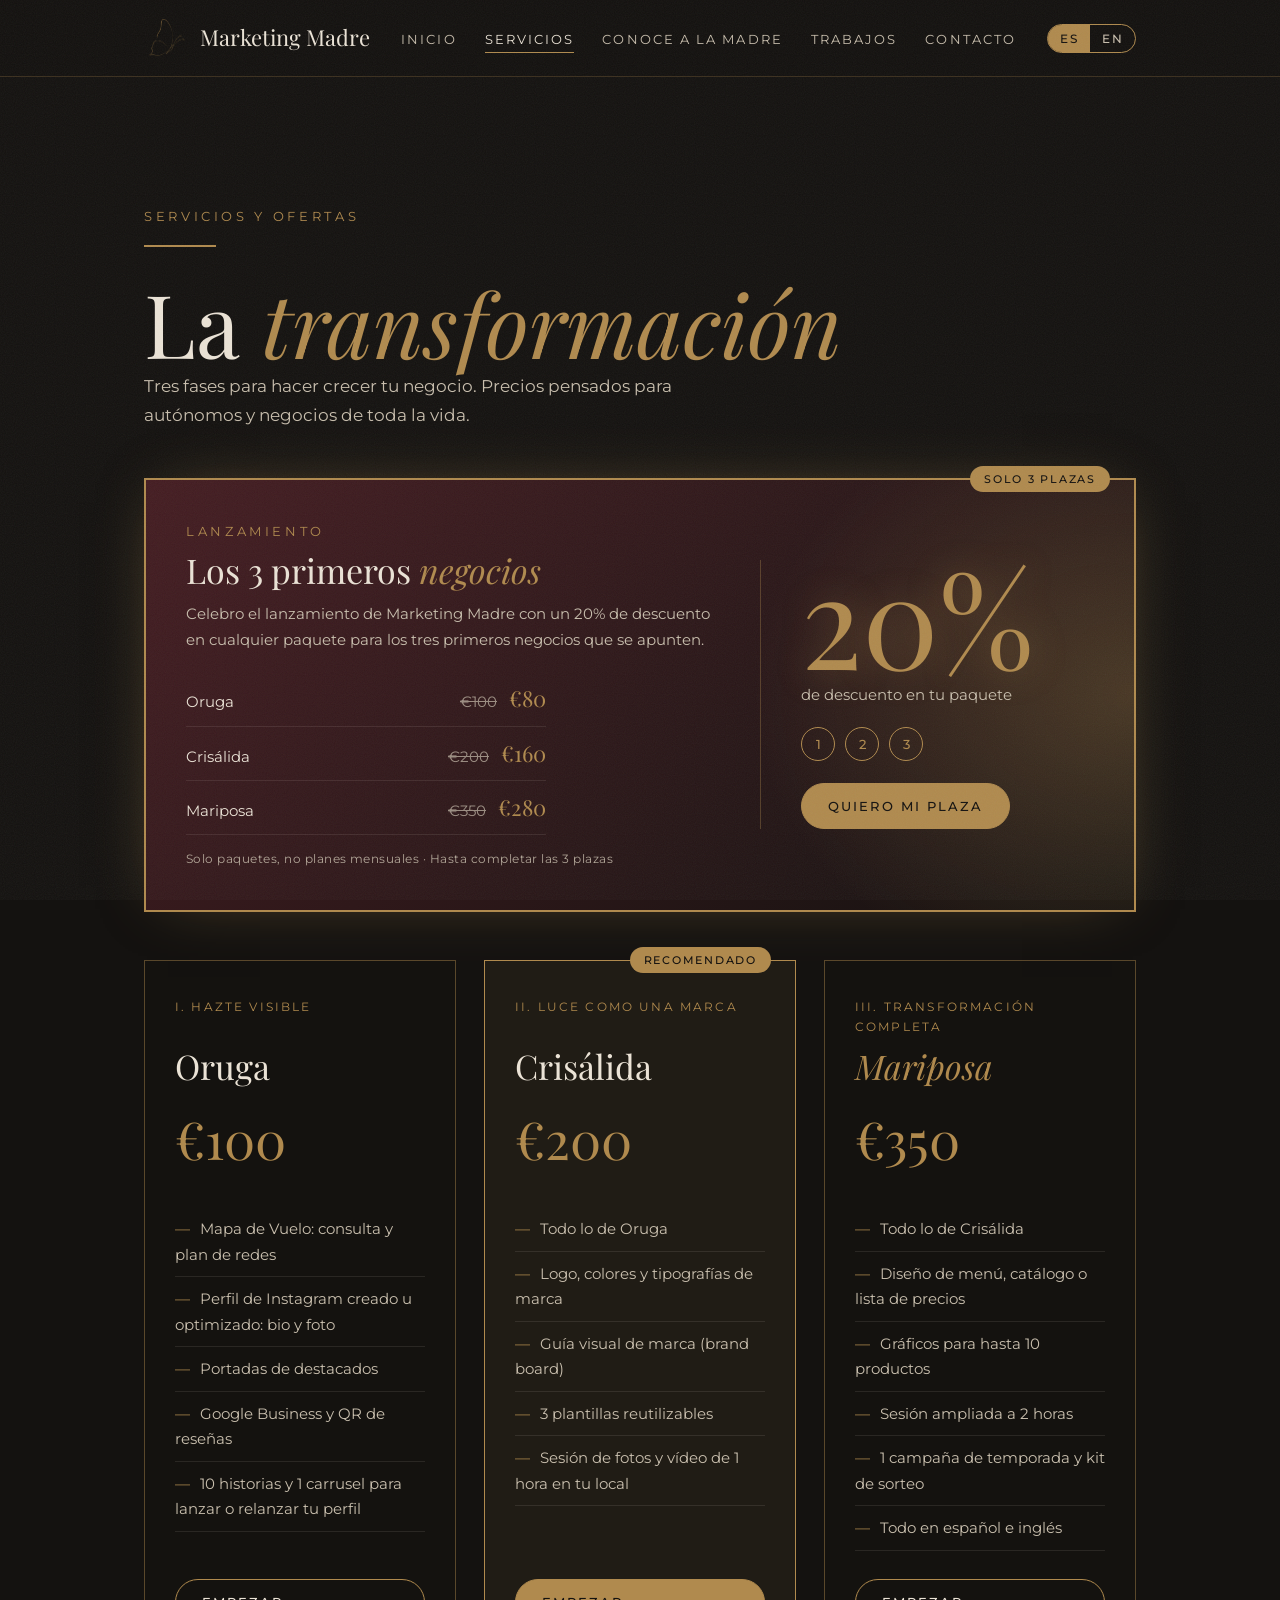
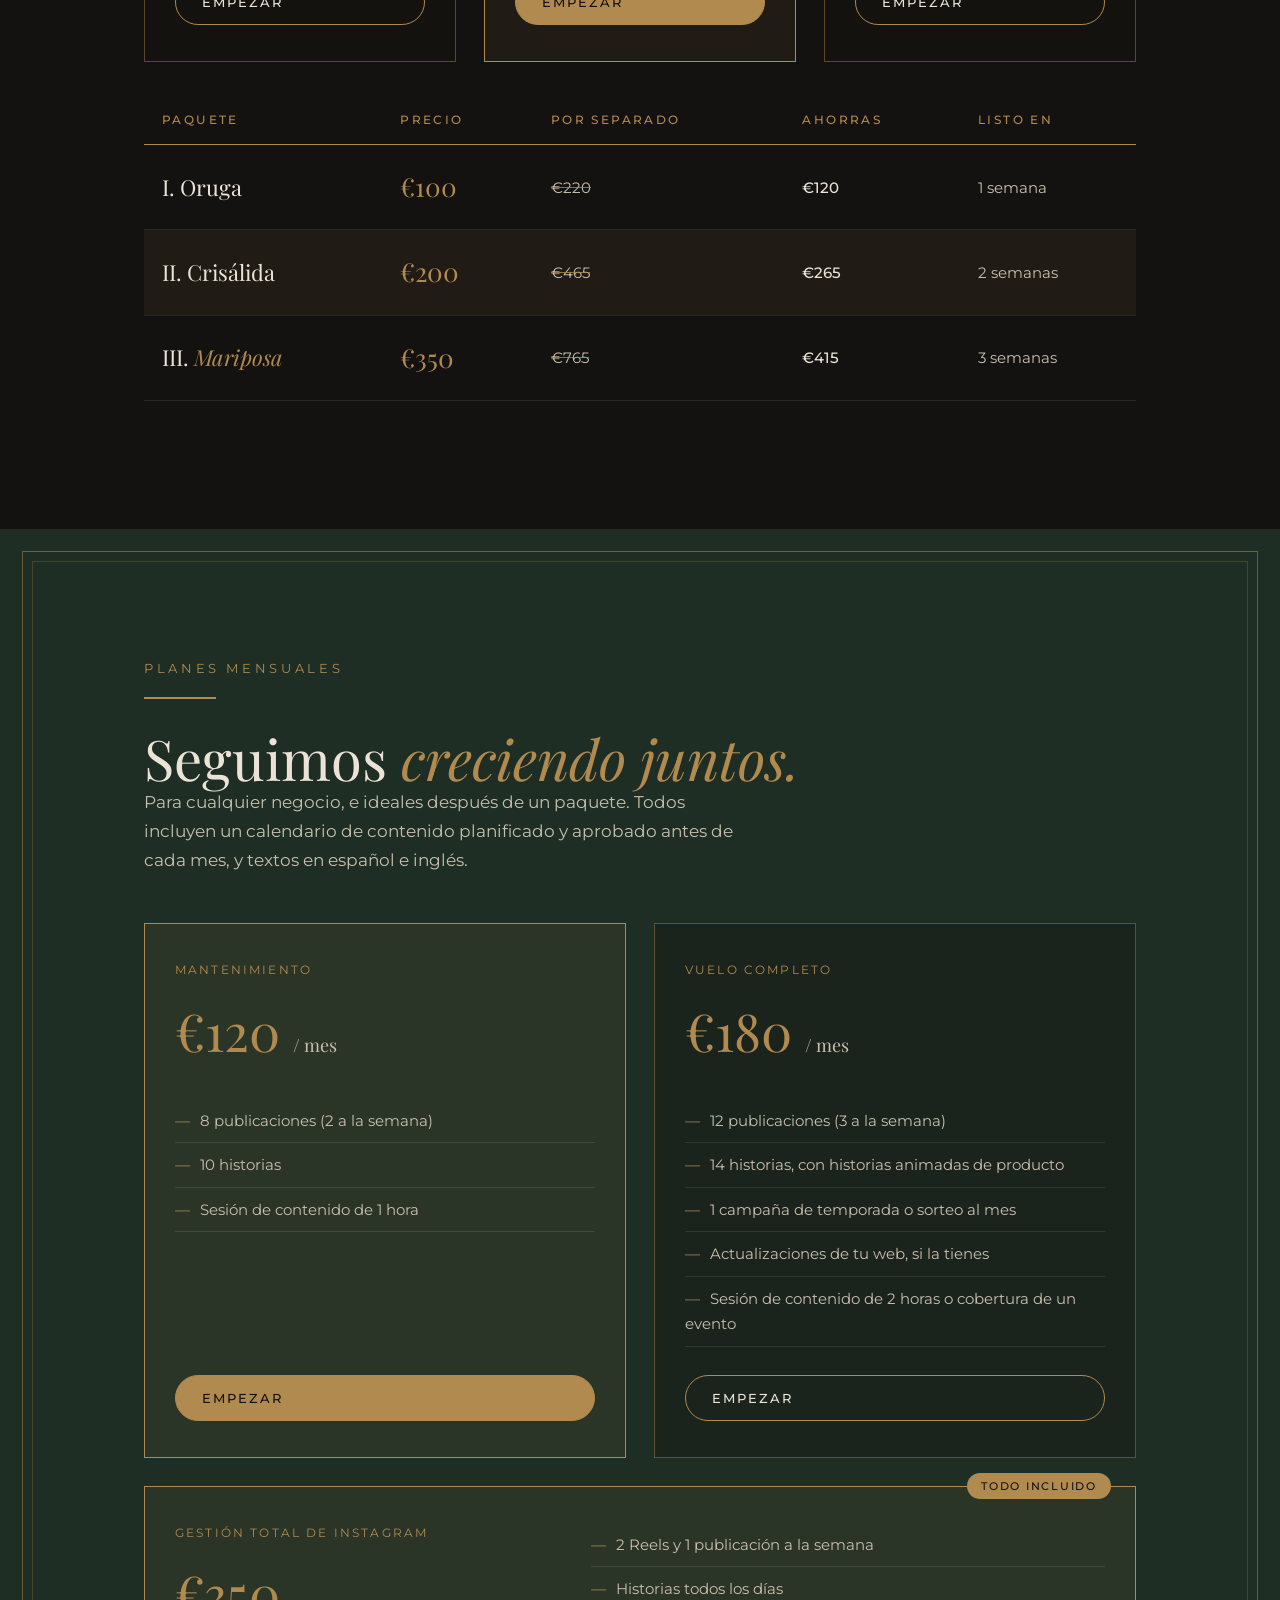
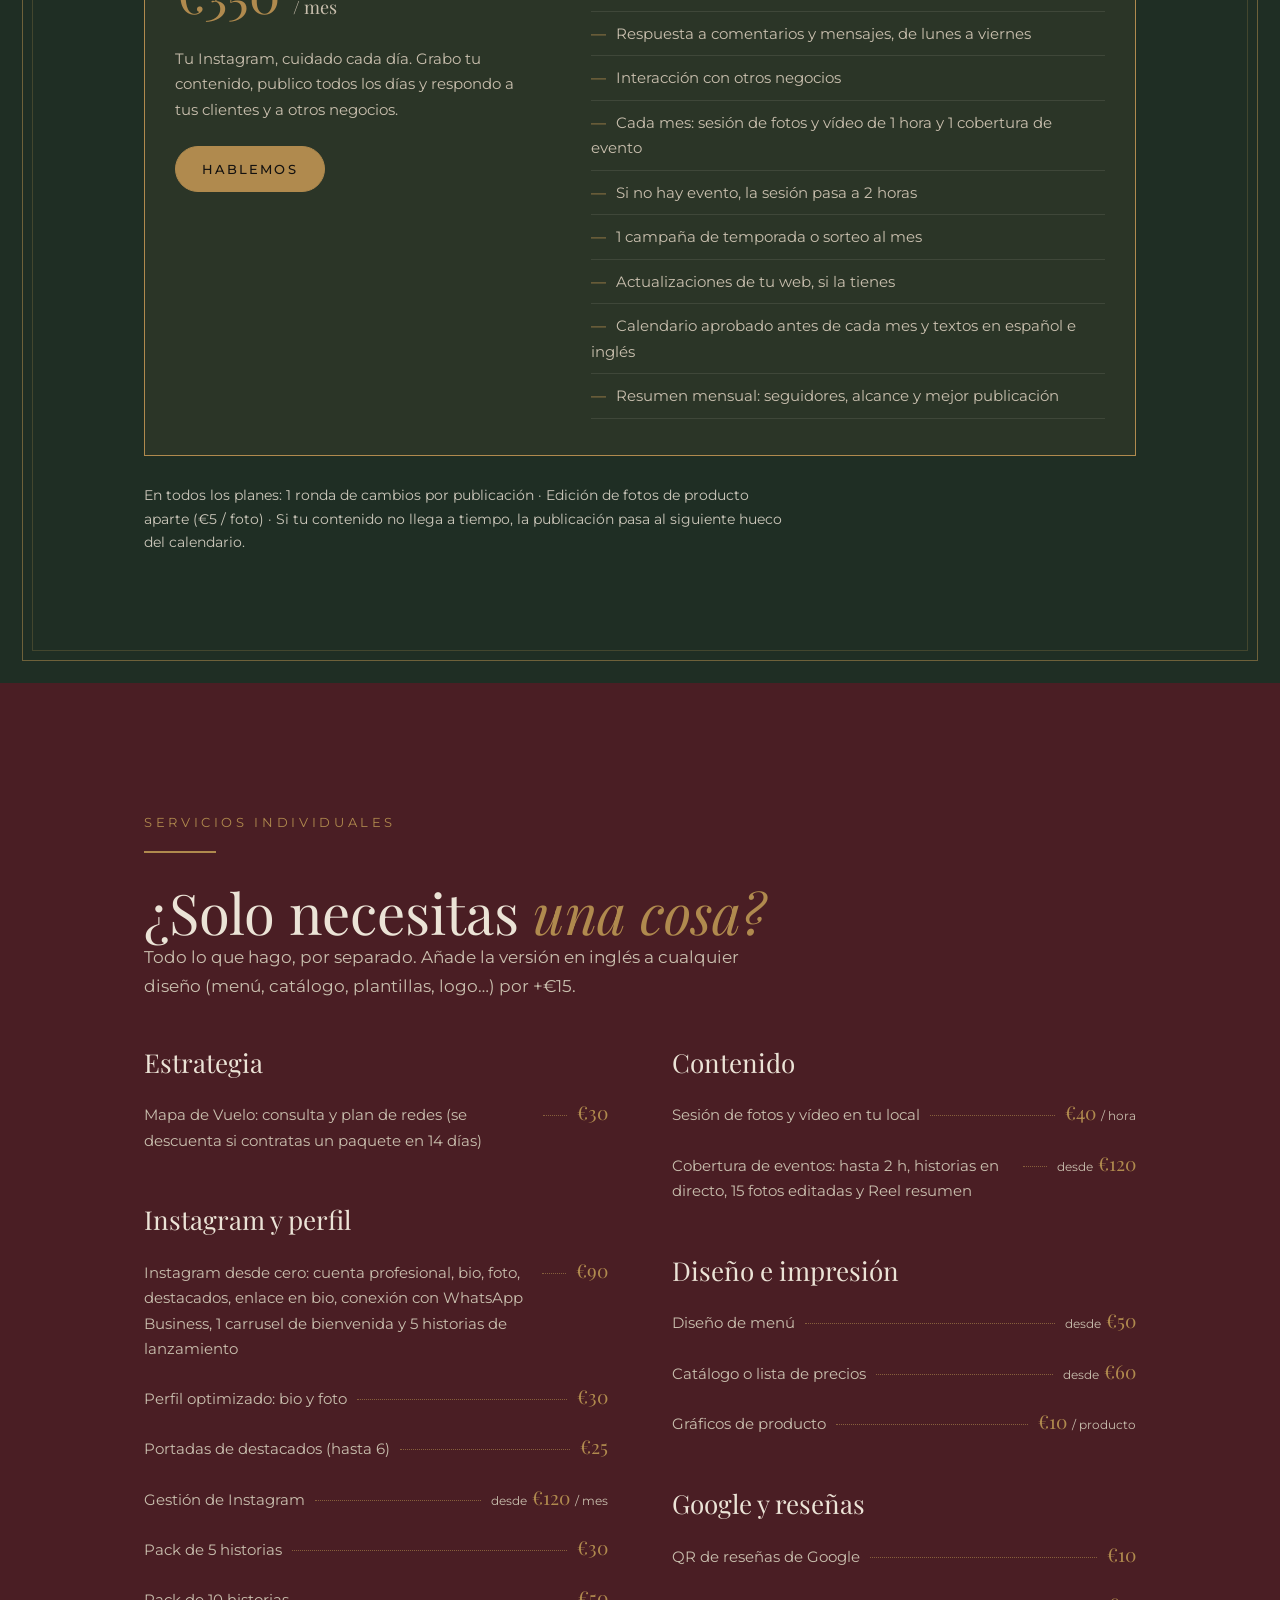
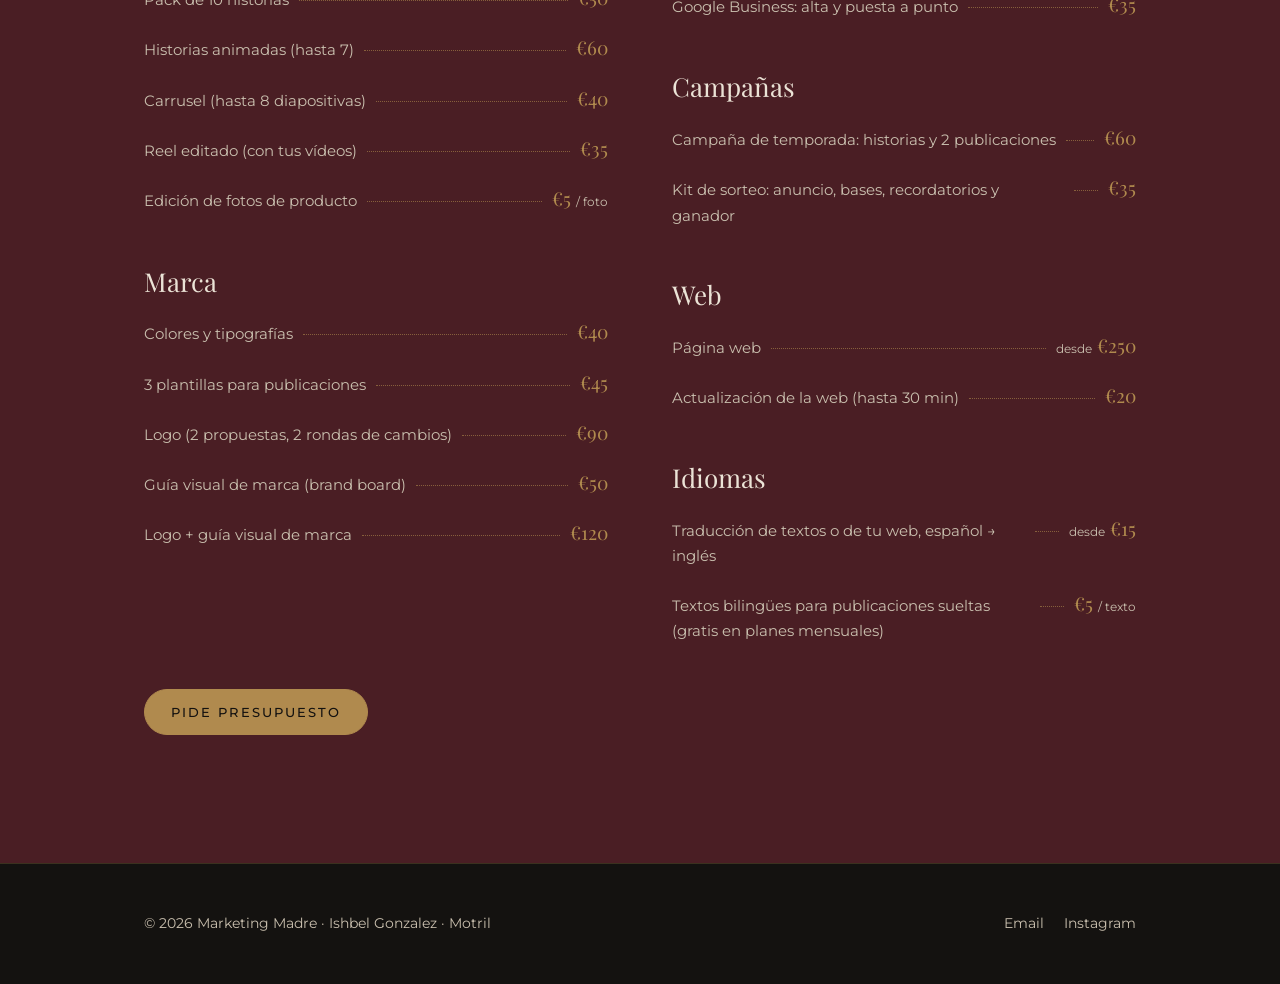
==== commit 2e61ed10: "Servicios: drop Básico plan, Mantenimiento to €120/month Básico (€60) removed from monthly plans; th" ====
--- a/servicios.html
+++ b/servicios.html
@@ -182,17 +182,10 @@
       <p class="lead" data-lang="es">Para cualquier negocio, e ideales después de un paquete. Todos incluyen un calendario de contenido planificado y aprobado antes de cada mes, y textos en español e inglés.</p>
       <p class="lead" data-lang="en">For any business, and ideal after a package. Every plan includes a content calendar planned and approved before each month, and captions in Spanish and English.</p>
 
-      <div class="grid-3 mt-48">
-        <article class="tier">
-          <p class="eyebrow"><span data-lang="es">Básico</span><span data-lang="en">Basic</span></p>
-          <p class="price">€60 <small data-lang="es">/ mes</small><small data-lang="en">/ month</small></p>
-          <ul data-lang="es"><li>4 publicaciones (1 a la semana)</li><li>8 historias (2 a la semana)</li><li>Con tus propias fotos y vídeos</li><li>Reels aparte: +€35 cada uno</li><li>¿Prefieres que vaya a tu local? Sesión de 1 hora por +€40</li></ul>
-          <ul data-lang="en"><li>4 posts (1 a week)</li><li>8 stories (2 a week)</li><li>Made from your own photos and videos</li><li>Reels are extra: +€35 each</li><li>Want me at your business? Add a 1-hour session for +€40</li></ul>
-          <a class="btn btn-ghost" href="contacto.html"><span data-lang="es">Empezar</span><span data-lang="en">Start</span></a>
-        </article>
+      <div class="grid-2 mt-48">
         <article class="tier featured">
           <p class="eyebrow"><span data-lang="es">Mantenimiento</span><span data-lang="en">Maintenance</span></p>
-          <p class="price">€100 <small data-lang="es">/ mes</small><small data-lang="en">/ month</small></p>
+          <p class="price">€120 <small data-lang="es">/ mes</small><small data-lang="en">/ month</small></p>
           <ul data-lang="es"><li>8 publicaciones (2 a la semana)</li><li>10 historias</li><li>Sesión de contenido de 1 hora</li></ul>
           <ul data-lang="en"><li>8 posts (2 a week)</li><li>10 stories</li><li>1-hour content session</li></ul>
           <a class="btn btn-solid" href="contacto.html"><span data-lang="es">Empezar</span><span data-lang="en">Start</span></a>
@@ -246,7 +239,7 @@
             <li><span data-lang="es">Instagram desde cero: cuenta profesional, bio, foto, destacados, enlace en bio, conexión con WhatsApp Business, 1 carrusel de bienvenida y 5 historias de lanzamiento</span><span data-lang="en">Instagram from scratch: professional account, bio, photo, highlights, link in bio, WhatsApp Business connection, 1 welcome carousel and 5 launch stories</span><i></i><b>€90</b></li>
             <li><span data-lang="es">Perfil optimizado: bio y foto</span><span data-lang="en">Profile optimisation: bio and photo</span><i></i><b>€30</b></li>
             <li><span data-lang="es">Portadas de destacados (hasta 6)</span><span data-lang="en">Highlight covers (up to 6)</span><i></i><b>€25</b></li>
-            <li><span data-lang="es">Gestión de Instagram</span><span data-lang="en">Instagram management</span><i></i><b><small data-lang="es">desde</small><small data-lang="en">from</small> €60 <small data-lang="es">/ mes</small><small data-lang="en">/ month</small></b></li>
+            <li><span data-lang="es">Gestión de Instagram</span><span data-lang="en">Instagram management</span><i></i><b><small data-lang="es">desde</small><small data-lang="en">from</small> €120 <small data-lang="es">/ mes</small><small data-lang="en">/ month</small></b></li>
             <li><span data-lang="es">Pack de 5 historias</span><span data-lang="en">5-story pack</span><i></i><b>€30</b></li>
             <li><span data-lang="es">Pack de 10 historias</span><span data-lang="en">10-story pack</span><i></i><b>€50</b></li>
             <li><span data-lang="es">Historias animadas (hasta 7)</span><span data-lang="en">Animated stories (up to 7)</span><i></i><b>€60</b></li>
